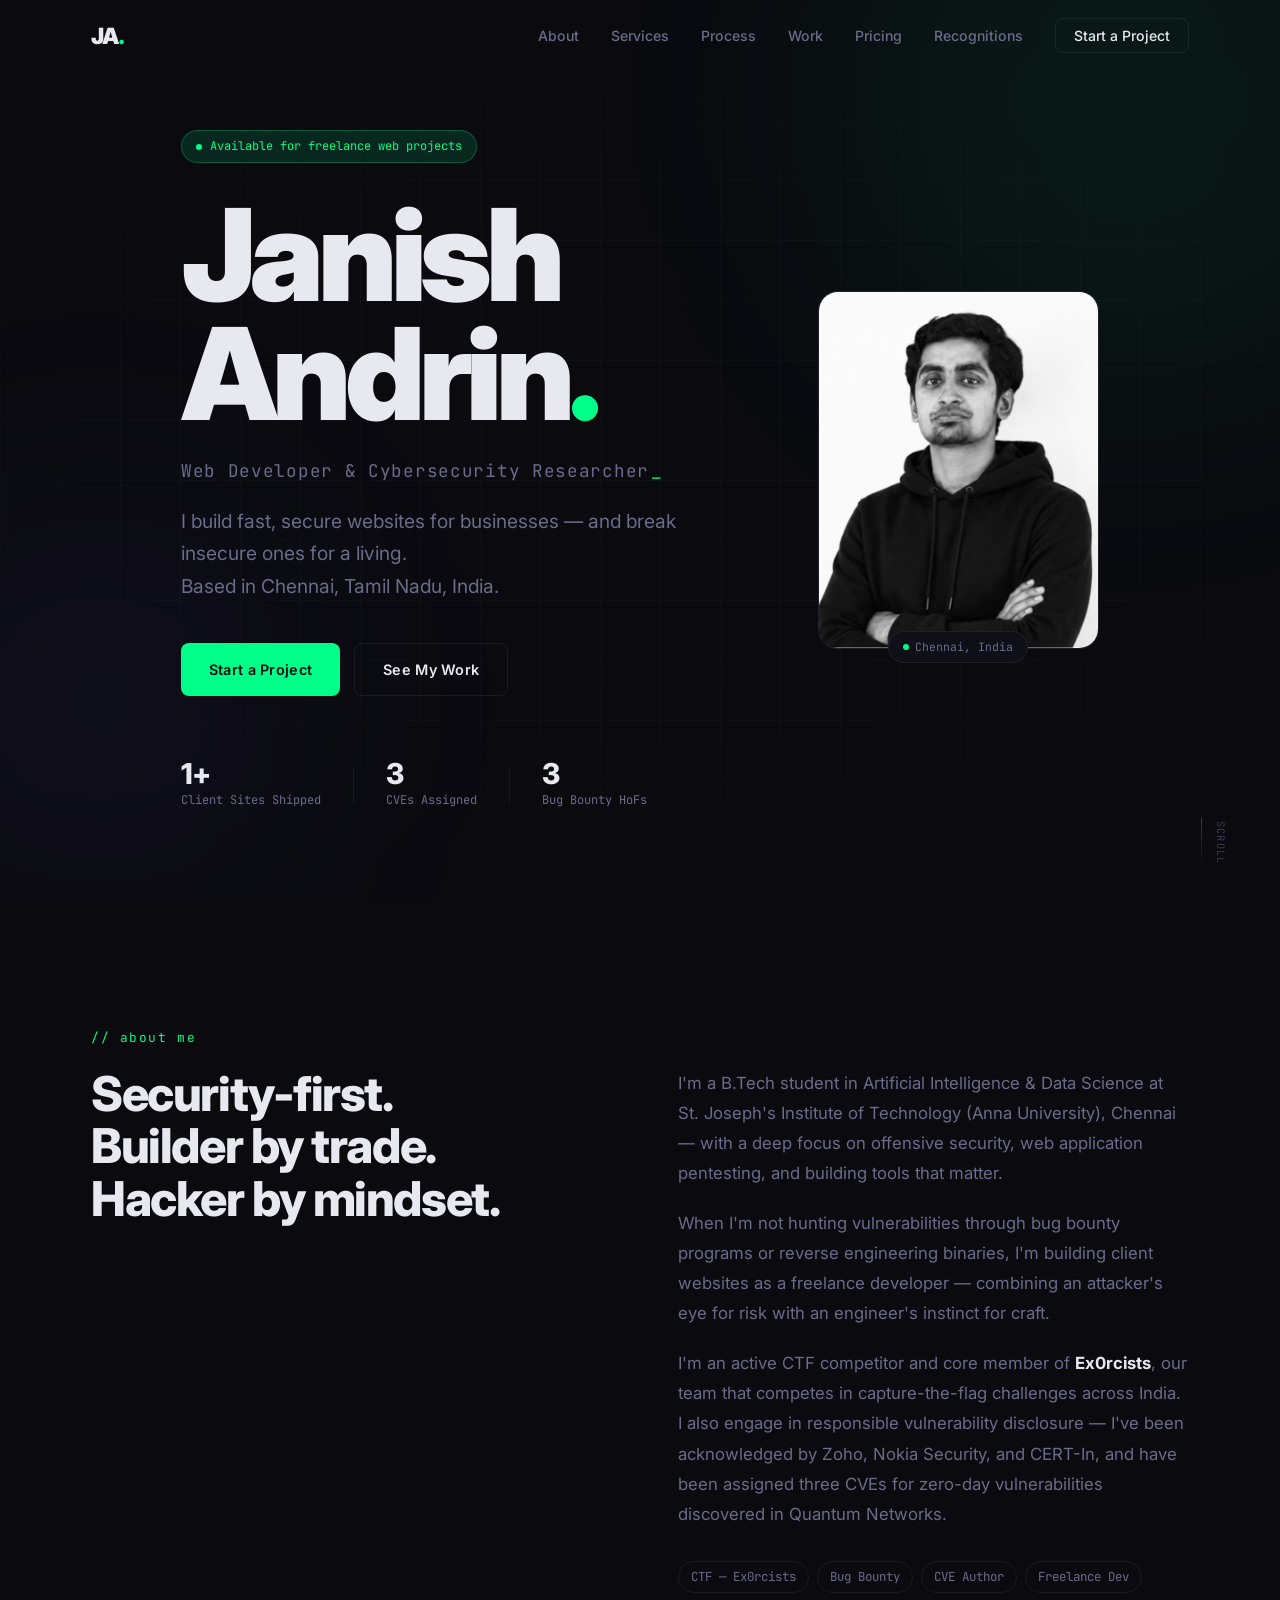
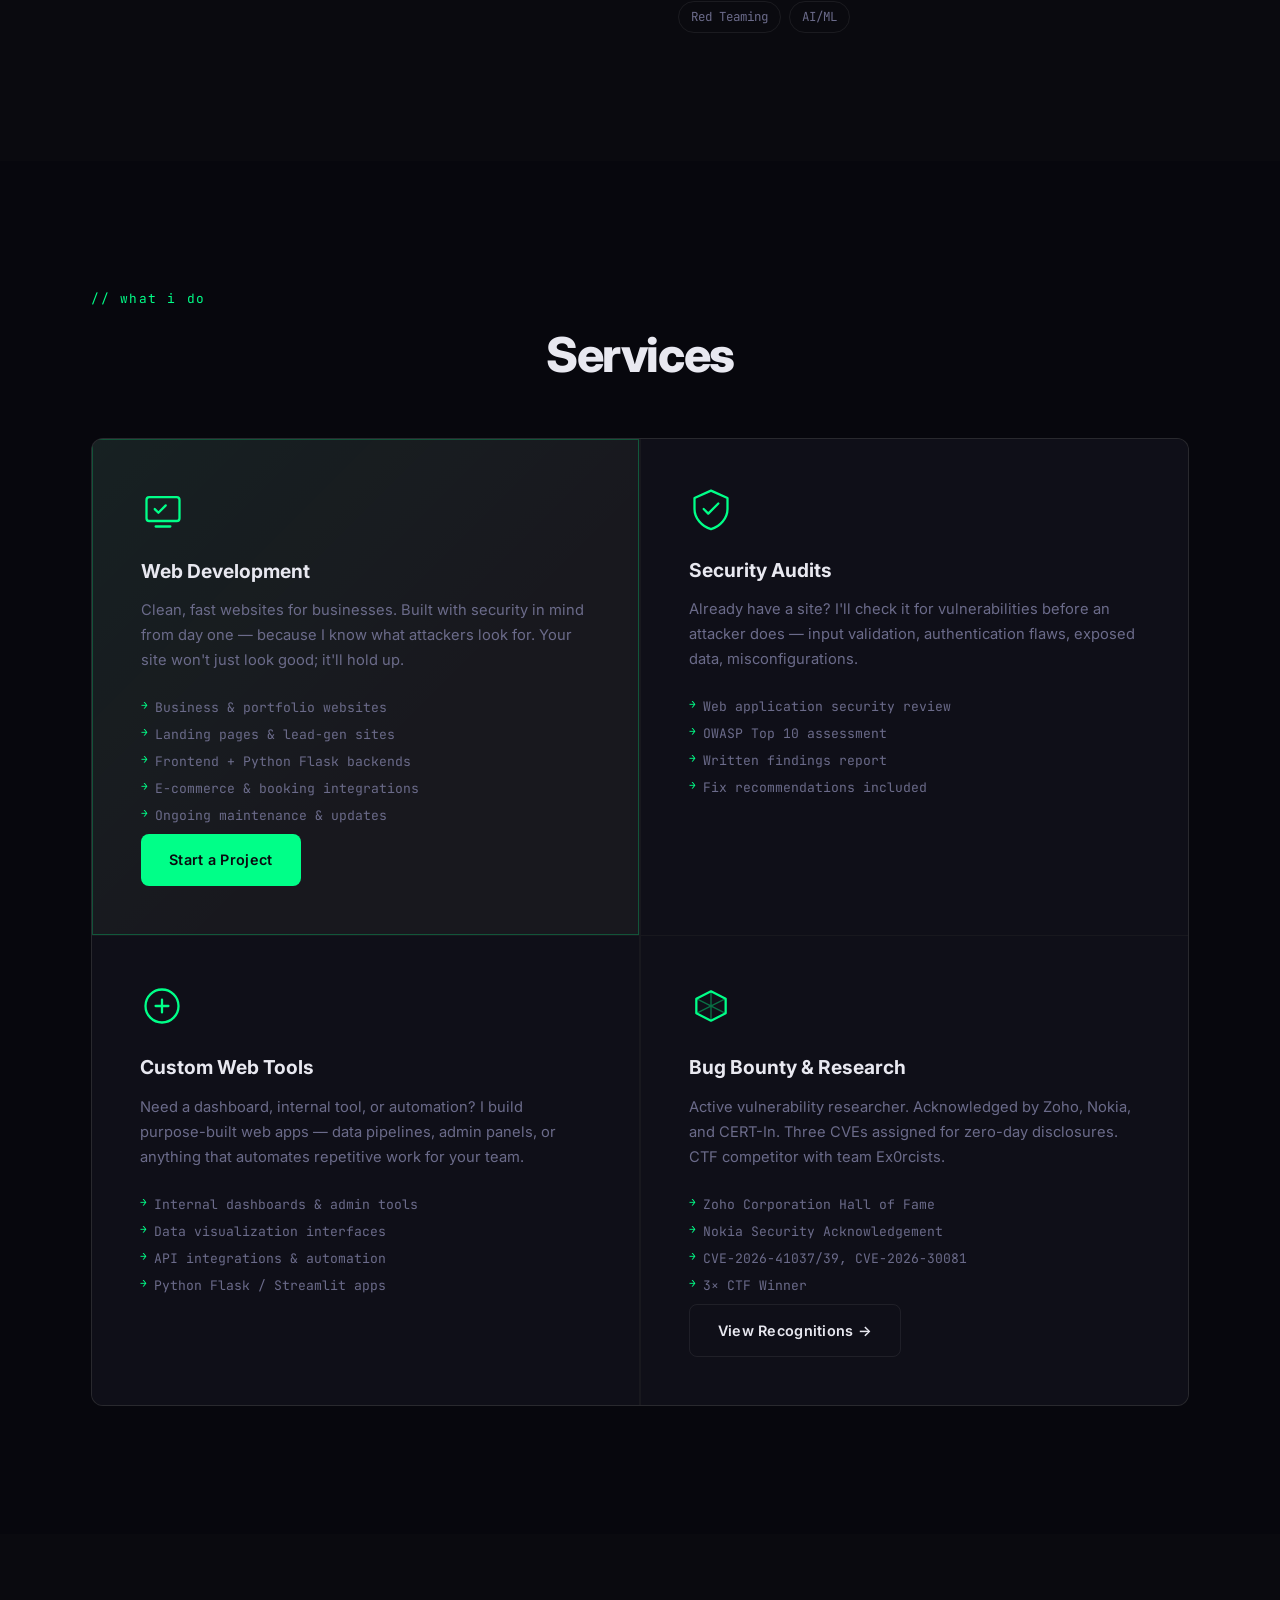
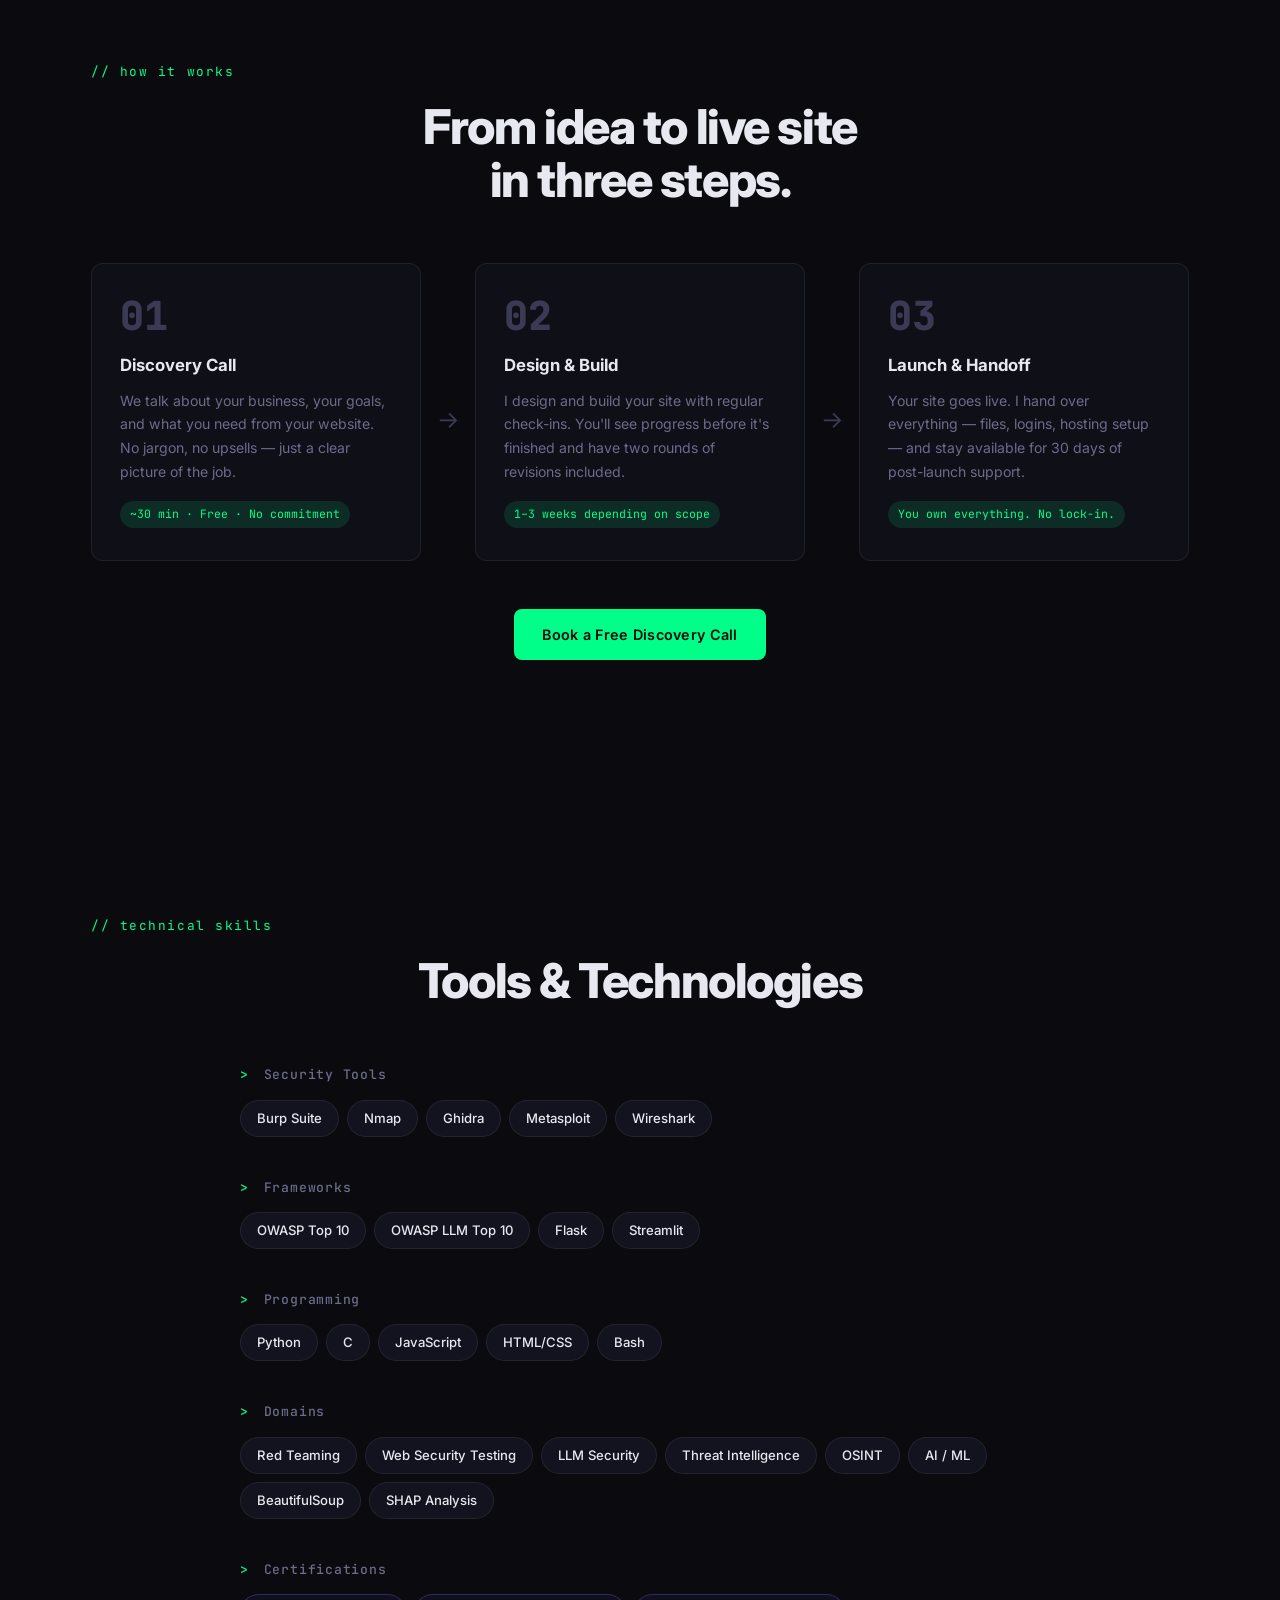
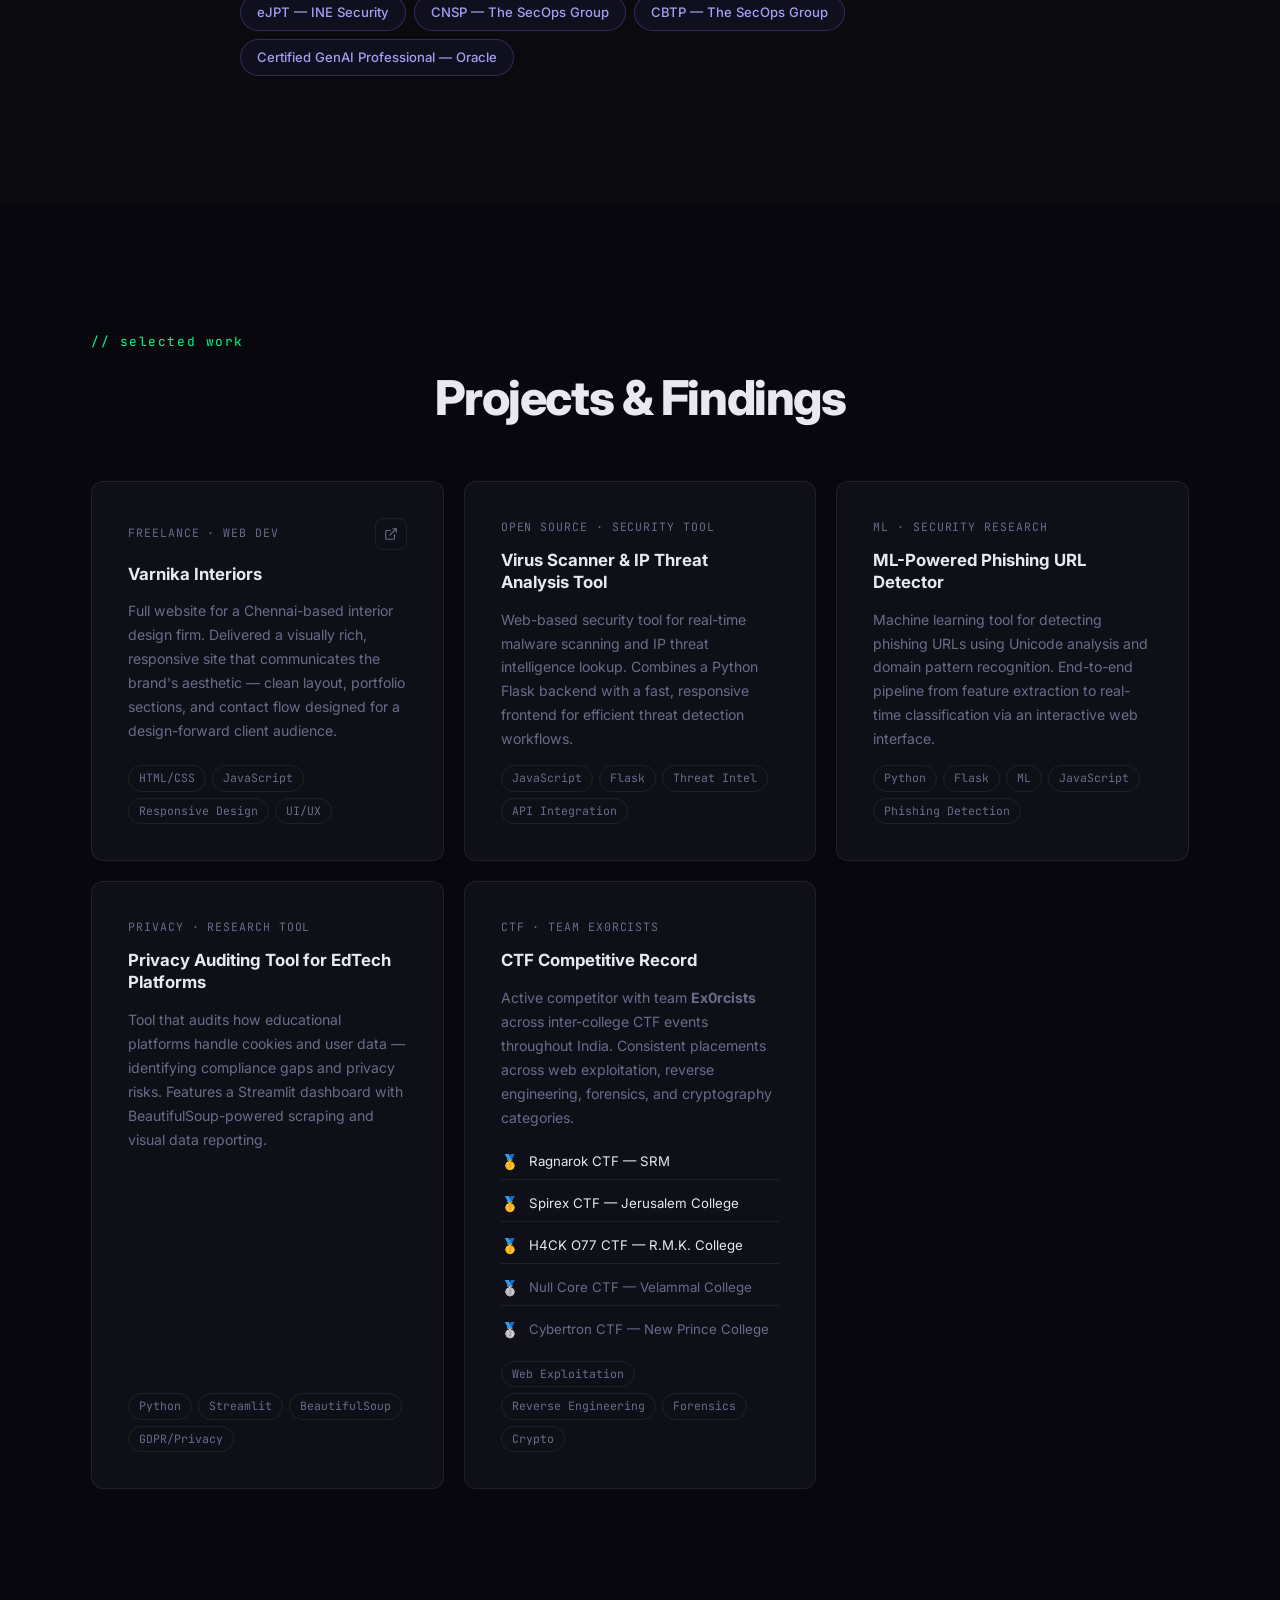
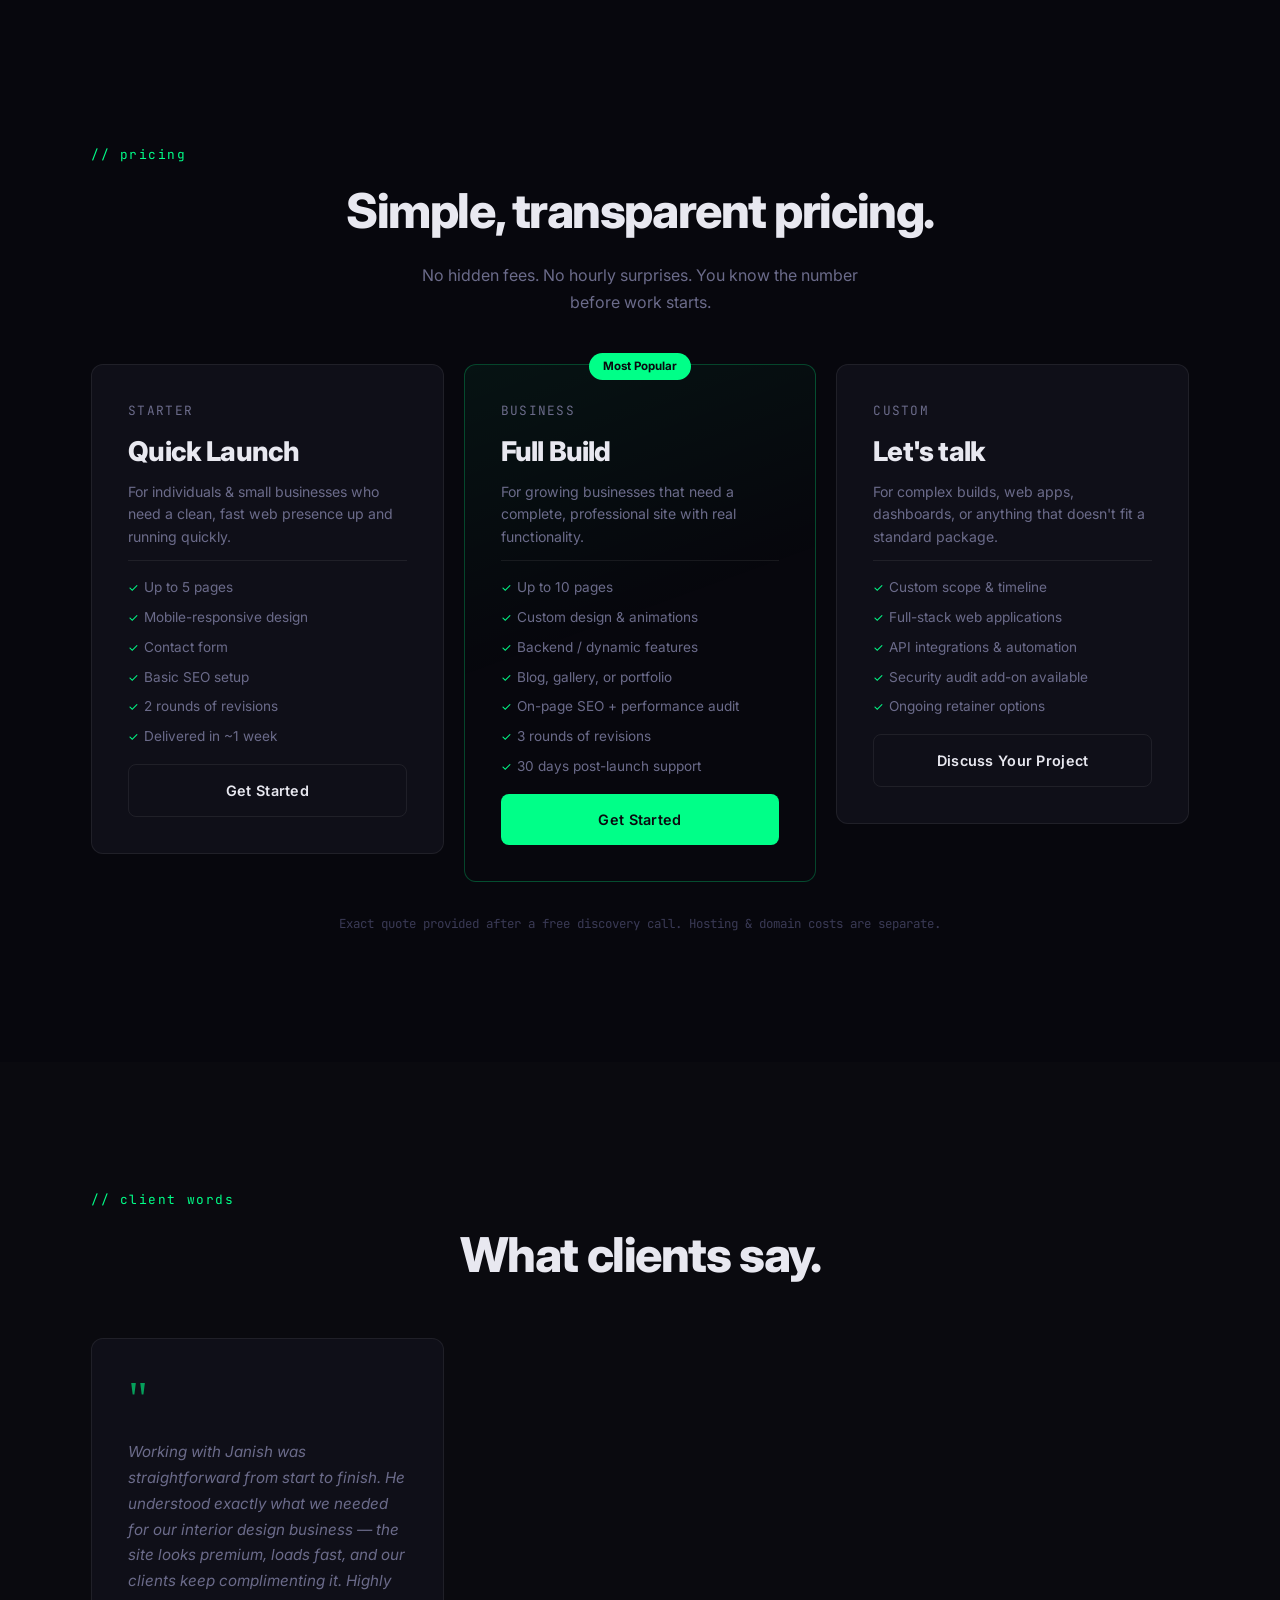
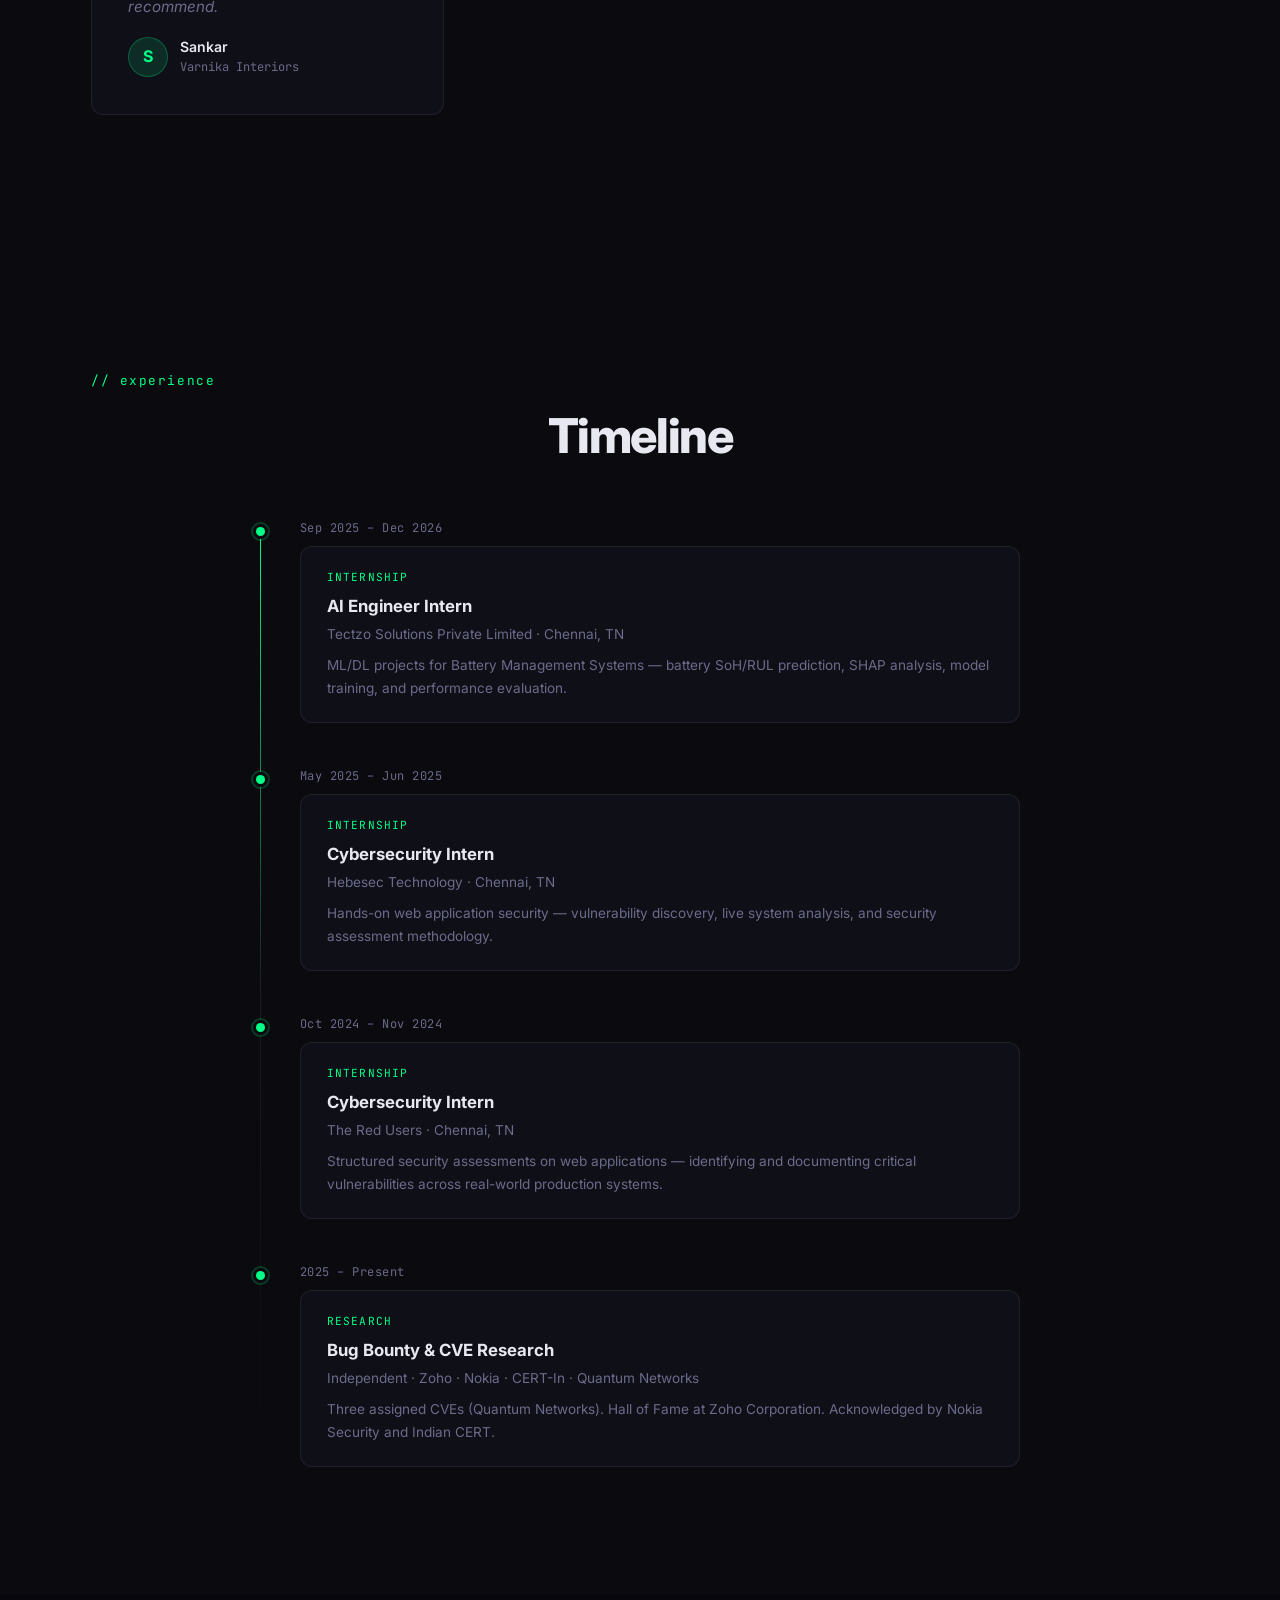
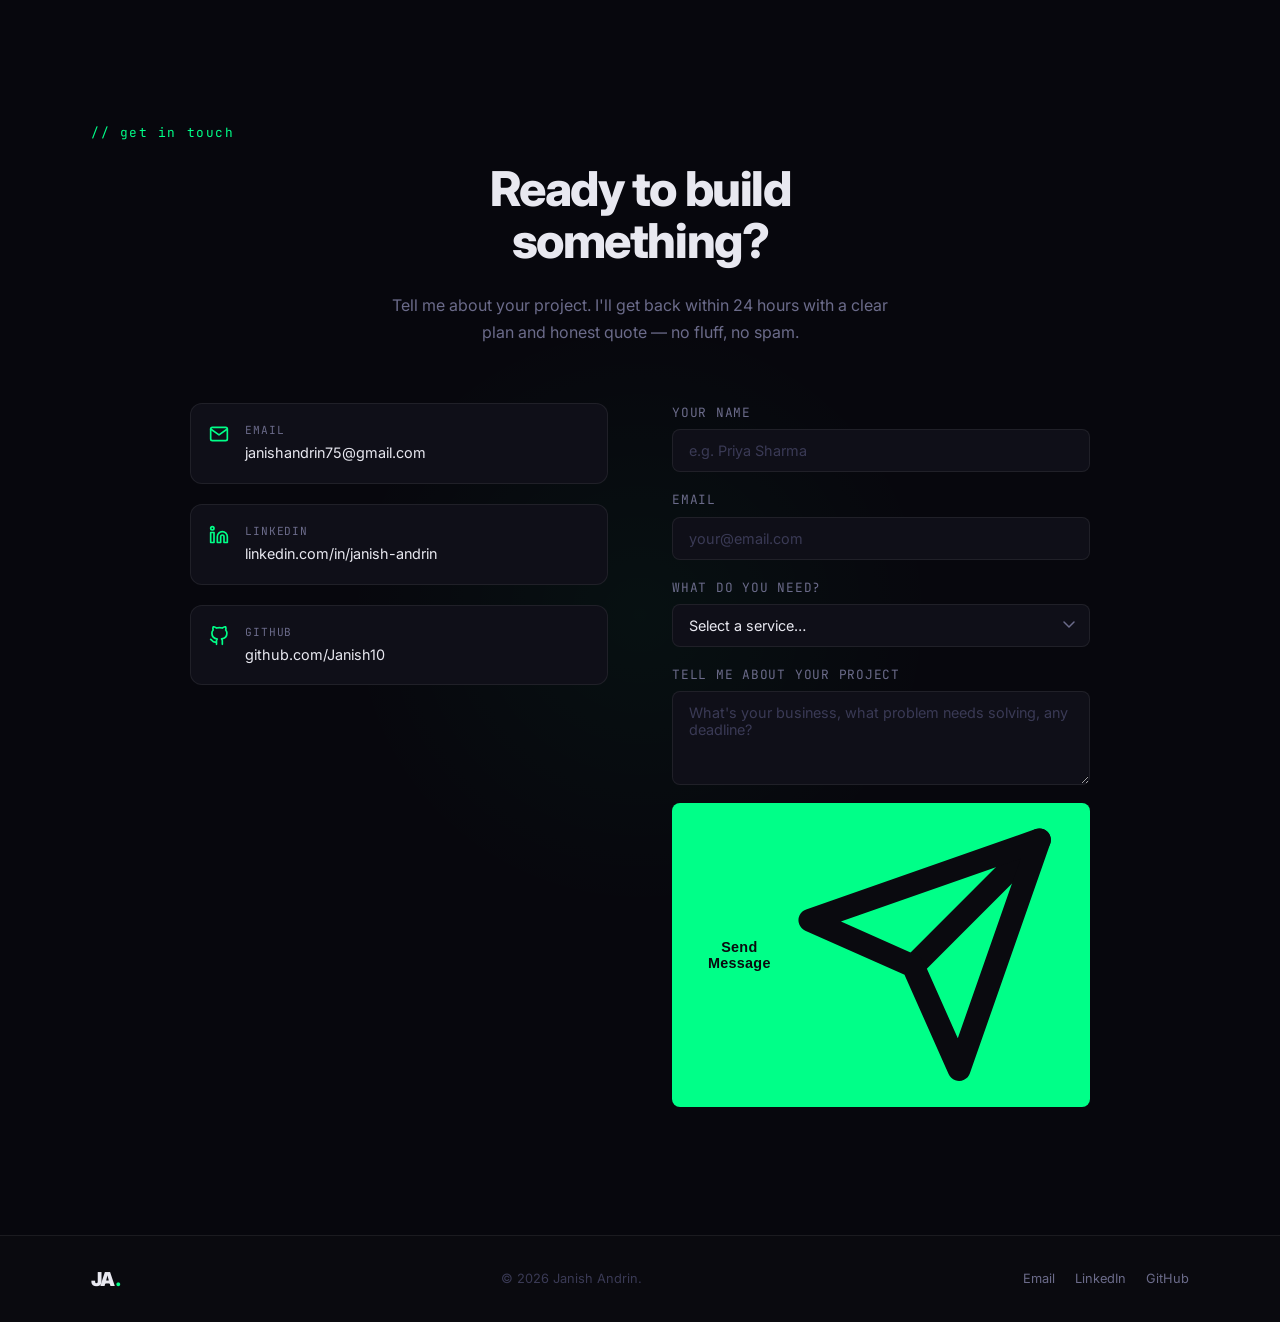
==== index.html @ f320b566 "Initial commit: portfolio website" ====
<!DOCTYPE html>
<html lang="en">
<head>
  <meta charset="UTF-8" />
  <meta name="viewport" content="width=device-width, initial-scale=1.0" />
  <title>Janish Andrin — Web Developer & Cybersecurity Researcher</title>
  <link rel="icon" href="data:image/svg+xml,<svg xmlns='http://www.w3.org/2000/svg' viewBox='0 0 100 100'><rect width='100' height='100' rx='12' fill='%230a0a0f'/><text y='72' x='50' text-anchor='middle' font-size='52' font-weight='900' font-family='system-ui,sans-serif' fill='%2300ff88'>JA</text></svg>" />
  <link rel="preconnect" href="https://fonts.googleapis.com" />
  <link rel="preconnect" href="https://fonts.gstatic.com" crossorigin />
  <link href="https://fonts.googleapis.com/css2?family=Inter:wght@300;400;500;600;700;800;900&family=JetBrains+Mono:wght@400;500;700&display=swap" rel="stylesheet" />
  <link rel="stylesheet" href="style.css" />
</head>
<body>

  <!-- NAV -->
  <nav id="navbar">
    <div class="nav-inner">
      <a href="#hero" class="nav-logo">JA<span class="logo-dot">.</span></a>
      <ul class="nav-links">
        <li><a href="#about">About</a></li>
        <li><a href="#services">Services</a></li>
        <li><a href="#process">Process</a></li>
        <li><a href="#projects">Work</a></li>
        <li><a href="#pricing">Pricing</a></li>
        <li><a href="recognitions.html">Recognitions</a></li>
        <li><a href="#contact" class="nav-cta">Start a Project</a></li>
      </ul>
      <button class="hamburger" id="hamburger" aria-label="Toggle menu">
        <span></span><span></span><span></span>
      </button>
    </div>
    <div class="mobile-menu" id="mobile-menu">
      <a href="#about">About</a>
      <a href="#services">Services</a>
      <a href="#process">Process</a>
      <a href="#projects">Work</a>
      <a href="#pricing">Pricing</a>
      <a href="recognitions.html">Recognitions</a>
      <a href="#contact">Start a Project</a>
    </div>
  </nav>

  <!-- HERO -->
  <section id="hero">
    <div class="hero-bg">
      <div class="grid-overlay"></div>
      <div class="glow glow-1"></div>
      <div class="glow glow-2"></div>
    </div>
    <div class="hero-content">
      <div class="hero-layout">
        <div class="hero-text">
          <div class="hero-badge reveal">
            <span class="badge-dot"></span>
            Available for freelance web projects
          </div>
          <h1 class="hero-name reveal">
            Janish<br />Andrin<span class="accent">.</span>
          </h1>
          <p class="hero-title reveal">
            <span class="typed-text">Web Developer &amp; Cybersecurity Researcher</span>
          </p>
          <p class="hero-sub reveal">
            I build fast, secure websites for businesses — and break insecure ones for a living.<br />
            Based in Chennai, Tamil Nadu, India.
          </p>
          <div class="hero-cta reveal">
            <a href="#contact" class="btn btn-primary">Start a Project</a>
            <a href="#projects" class="btn btn-ghost">See My Work</a>
          </div>
          <div class="hero-stats reveal">
            <div class="stat">
              <span class="stat-num">1+</span>
              <span class="stat-label">Client Sites Shipped</span>
            </div>
            <div class="stat-divider"></div>
            <div class="stat">
              <span class="stat-num">3</span>
              <span class="stat-label">CVEs Assigned</span>
            </div>
            <div class="stat-divider"></div>
            <div class="stat">
              <span class="stat-num">3</span>
              <span class="stat-label">Bug Bounty HoFs</span>
            </div>
          </div>
        </div>
        <div class="hero-photo reveal">
          <div class="photo-frame">
            <div class="photo-placeholder" id="photo-placeholder" style="display:none">
              <svg viewBox="0 0 80 80" fill="none" xmlns="http://www.w3.org/2000/svg">
                <circle cx="40" cy="30" r="16" stroke="currentColor" stroke-width="2"/>
                <path d="M10 72c0-16.569 13.431-30 30-30s30 13.431 30 30" stroke="currentColor" stroke-width="2" stroke-linecap="round"/>
              </svg>
              <span>Add your photo</span>
            </div>
            <img src="photo.jpg" alt="Janish Andrin" class="hero-img" id="hero-img" onerror="this.style.display='none';document.getElementById('photo-placeholder').style.display='flex'" />
          </div>
          <div class="photo-badge">
            <span class="badge-dot"></span>
            Chennai, India
          </div>
        </div>
      </div>
    </div>
    <div class="hero-scroll-hint">
      <span>scroll</span>
      <div class="scroll-line"></div>
    </div>
  </section>

  <!-- ABOUT -->
  <section id="about" class="section">
    <div class="container">
      <div class="section-label reveal">// about me</div>
      <div class="about-grid">
        <div class="about-left reveal">
          <h2 class="section-heading">Security-first.<br />Builder by trade.<br />Hacker by mindset.</h2>
        </div>
        <div class="about-right reveal">
          <p>
            I'm a B.Tech student in Artificial Intelligence &amp; Data Science at St. Joseph's Institute of Technology (Anna University), Chennai — with a deep focus on offensive security, web application pentesting, and building tools that matter.
          </p>
          <p>
            When I'm not hunting vulnerabilities through bug bounty programs or reverse engineering binaries, I'm building client websites as a freelance developer — combining an attacker's eye for risk with an engineer's instinct for craft.
          </p>
          <p>
            I'm an active CTF competitor and core member of <strong class="accent-text">Ex0rcists</strong>, our team that competes in capture-the-flag challenges across India. I also engage in responsible vulnerability disclosure — I've been acknowledged by Zoho, Nokia Security, and CERT-In, and have been assigned three CVEs for zero-day vulnerabilities discovered in Quantum Networks.
          </p>
          <div class="about-tags">
            <span class="tag">CTF — Ex0rcists</span>
            <span class="tag">Bug Bounty</span>
            <span class="tag">CVE Author</span>
            <span class="tag">Freelance Dev</span>
            <span class="tag">Red Teaming</span>
            <span class="tag">AI/ML</span>
          </div>
        </div>
      </div>
    </div>
  </section>

  <!-- SERVICES -->
  <section id="services" class="section section-dark">
    <div class="container">
      <div class="section-label reveal">// what i do</div>
      <h2 class="section-heading centered reveal">Services</h2>
      <div class="services-grid">

        <div class="service-card service-card--featured reveal">
          <div class="service-icon">
            <svg viewBox="0 0 48 48" fill="none" xmlns="http://www.w3.org/2000/svg">
              <rect x="6" y="10" width="36" height="26" rx="3" stroke="currentColor" stroke-width="2.5"/>
              <path d="M16 42H32" stroke="currentColor" stroke-width="2.5" stroke-linecap="round"/>
              <path d="M15 23l4 4 8-8" stroke="currentColor" stroke-width="2.5" stroke-linecap="round" stroke-linejoin="round"/>
            </svg>
          </div>
          <h3>Web Development</h3>
          <p>Clean, fast websites for businesses. Built with security in mind from day one — because I know what attackers look for. Your site won't just look good; it'll hold up.</p>
          <ul class="service-list">
            <li>Business &amp; portfolio websites</li>
            <li>Landing pages &amp; lead-gen sites</li>
            <li>Frontend + Python Flask backends</li>
            <li>E-commerce &amp; booking integrations</li>
            <li>Ongoing maintenance &amp; updates</li>
          </ul>
          <a href="#contact" class="btn btn-primary service-btn">Start a Project</a>
        </div>

        <div class="service-card reveal">
          <div class="service-icon">
            <svg viewBox="0 0 48 48" fill="none" xmlns="http://www.w3.org/2000/svg">
              <path d="M24 4L6 12V24C6 33.94 13.96 43.26 24 46C34.04 43.26 42 33.94 42 24V12L24 4Z" stroke="currentColor" stroke-width="2.5" stroke-linejoin="round"/>
              <path d="M16 24L21 29L32 18" stroke="currentColor" stroke-width="2.5" stroke-linecap="round" stroke-linejoin="round"/>
            </svg>
          </div>
          <h3>Security Audits</h3>
          <p>Already have a site? I'll check it for vulnerabilities before an attacker does — input validation, authentication flaws, exposed data, misconfigurations.</p>
          <ul class="service-list">
            <li>Web application security review</li>
            <li>OWASP Top 10 assessment</li>
            <li>Written findings report</li>
            <li>Fix recommendations included</li>
          </ul>
        </div>

        <div class="service-card reveal">
          <div class="service-icon">
            <svg viewBox="0 0 48 48" fill="none" xmlns="http://www.w3.org/2000/svg">
              <circle cx="24" cy="24" r="18" stroke="currentColor" stroke-width="2.5"/>
              <path d="M17 24h14M24 17v14" stroke="currentColor" stroke-width="2.5" stroke-linecap="round"/>
            </svg>
          </div>
          <h3>Custom Web Tools</h3>
          <p>Need a dashboard, internal tool, or automation? I build purpose-built web apps — data pipelines, admin panels, or anything that automates repetitive work for your team.</p>
          <ul class="service-list">
            <li>Internal dashboards &amp; admin tools</li>
            <li>Data visualization interfaces</li>
            <li>API integrations &amp; automation</li>
            <li>Python Flask / Streamlit apps</li>
          </ul>
        </div>

        <div class="service-card reveal">
          <div class="service-icon">
            <svg viewBox="0 0 48 48" fill="none" xmlns="http://www.w3.org/2000/svg">
              <path d="M8 16L24 8L40 16V32L24 40L8 32V16Z" stroke="currentColor" stroke-width="2.5" stroke-linejoin="round"/>
              <path d="M24 8V40M8 16L40 32M40 16L8 32" stroke="currentColor" stroke-width="1.5" stroke-opacity="0.4"/>
            </svg>
          </div>
          <h3>Bug Bounty &amp; Research</h3>
          <p>Active vulnerability researcher. Acknowledged by Zoho, Nokia, and CERT-In. Three CVEs assigned for zero-day disclosures. CTF competitor with team Ex0rcists.</p>
          <ul class="service-list">
            <li>Zoho Corporation Hall of Fame</li>
            <li>Nokia Security Acknowledgement</li>
            <li>CVE-2026-41037/39, CVE-2026-30081</li>
            <li>3× CTF Winner</li>
          </ul>
          <a href="recognitions.html" class="btn btn-ghost service-btn" style="margin-top:0.5rem">View Recognitions →</a>
        </div>

      </div>
    </div>
  </section>

  <!-- HOW I WORK -->
  <section id="process" class="section">
    <div class="container">
      <div class="section-label reveal">// how it works</div>
      <h2 class="section-heading centered reveal">From idea to live site<br />in three steps.</h2>
      <div class="process-grid">

        <div class="process-card reveal">
          <div class="process-num">01</div>
          <h3>Discovery Call</h3>
          <p>We talk about your business, your goals, and what you need from your website. No jargon, no upsells — just a clear picture of the job.</p>
          <div class="process-detail">~30 min · Free · No commitment</div>
        </div>

        <div class="process-arrow reveal">→</div>

        <div class="process-card reveal">
          <div class="process-num">02</div>
          <h3>Design &amp; Build</h3>
          <p>I design and build your site with regular check-ins. You'll see progress before it's finished and have two rounds of revisions included.</p>
          <div class="process-detail">1–3 weeks depending on scope</div>
        </div>

        <div class="process-arrow reveal">→</div>

        <div class="process-card reveal">
          <div class="process-num">03</div>
          <h3>Launch &amp; Handoff</h3>
          <p>Your site goes live. I hand over everything — files, logins, hosting setup — and stay available for 30 days of post-launch support.</p>
          <div class="process-detail">You own everything. No lock-in.</div>
        </div>

      </div>
      <div class="process-cta reveal">
        <a href="#contact" class="btn btn-primary">Book a Free Discovery Call</a>
      </div>
    </div>
  </section>

  <!-- SKILLS -->
  <section id="skills" class="section">
    <div class="container">
      <div class="section-label reveal">// technical skills</div>
      <h2 class="section-heading centered reveal">Tools &amp; Technologies</h2>
      <div class="skills-wrapper">

        <div class="skill-group reveal">
          <h4 class="skill-group-title"><span class="mono">&gt;</span> Security Tools</h4>
          <div class="skill-pills">
            <span class="pill">Burp Suite</span>
            <span class="pill">Nmap</span>
            <span class="pill">Ghidra</span>
            <span class="pill">Metasploit</span>
            <span class="pill">Wireshark</span>
          </div>
        </div>

        <div class="skill-group reveal">
          <h4 class="skill-group-title"><span class="mono">&gt;</span> Frameworks</h4>
          <div class="skill-pills">
            <span class="pill">OWASP Top 10</span>
            <span class="pill">OWASP LLM Top 10</span>
            <span class="pill">Flask</span>
            <span class="pill">Streamlit</span>
          </div>
        </div>

        <div class="skill-group reveal">
          <h4 class="skill-group-title"><span class="mono">&gt;</span> Programming</h4>
          <div class="skill-pills">
            <span class="pill">Python</span>
            <span class="pill">C</span>
            <span class="pill">JavaScript</span>
            <span class="pill">HTML/CSS</span>
            <span class="pill">Bash</span>
          </div>
        </div>

        <div class="skill-group reveal">
          <h4 class="skill-group-title"><span class="mono">&gt;</span> Domains</h4>
          <div class="skill-pills">
            <span class="pill">Red Teaming</span>
            <span class="pill">Web Security Testing</span>
            <span class="pill">LLM Security</span>
            <span class="pill">Threat Intelligence</span>
            <span class="pill">OSINT</span>
            <span class="pill">AI / ML</span>
            <span class="pill">BeautifulSoup</span>
            <span class="pill">SHAP Analysis</span>
          </div>
        </div>

        <div class="skill-group reveal">
          <h4 class="skill-group-title"><span class="mono">&gt;</span> Certifications</h4>
          <div class="skill-pills">
            <span class="pill pill-cert">eJPT — INE Security</span>
            <span class="pill pill-cert">CNSP — The SecOps Group</span>
            <span class="pill pill-cert">CBTP — The SecOps Group</span>
            <span class="pill pill-cert">Certified GenAI Professional — Oracle</span>
          </div>
        </div>

      </div>
    </div>
  </section>

  <!-- PROJECTS -->
  <section id="projects" class="section section-dark">
    <div class="container">
      <div class="section-label reveal">// selected work</div>
      <h2 class="section-heading centered reveal">Projects &amp; Findings</h2>
      <div class="projects-grid">

        <!-- Varnika Interiors -->
        <div class="project-card reveal">
          <div class="project-meta">
            <span class="project-type">Freelance · Web Dev</span>
            <a href="https://varnikainteriors.in" target="_blank" rel="noopener" class="project-link" aria-label="Visit Varnika Interiors">
              <svg viewBox="0 0 24 24" fill="none" stroke="currentColor" stroke-width="2" stroke-linecap="round" stroke-linejoin="round"><path d="M18 13v6a2 2 0 0 1-2 2H5a2 2 0 0 1-2-2V8a2 2 0 0 1 2-2h6"/><polyline points="15 3 21 3 21 9"/><line x1="10" y1="14" x2="21" y2="3"/></svg>
            </a>
          </div>
          <h3 class="project-title">Varnika Interiors</h3>
          <p class="project-desc">
            Full website for a Chennai-based interior design firm. Delivered a visually rich, responsive site that communicates the brand's aesthetic — clean layout, portfolio sections, and contact flow designed for a design-forward client audience.
          </p>
          <div class="project-tags">
            <span>HTML/CSS</span><span>JavaScript</span><span>Responsive Design</span><span>UI/UX</span>
          </div>
        </div>


        <!-- Security Tool Project -->
        <div class="project-card reveal">
          <div class="project-meta">
            <span class="project-type">Open Source · Security Tool</span>
          </div>
          <h3 class="project-title">Virus Scanner &amp; IP Threat Analysis Tool</h3>
          <p class="project-desc">
            Web-based security tool for real-time malware scanning and IP threat intelligence lookup. Combines a Python Flask backend with a fast, responsive frontend for efficient threat detection workflows.
          </p>
          <div class="project-tags">
            <span>JavaScript</span><span>Flask</span><span>Threat Intel</span><span>API Integration</span>
          </div>
        </div>

        <!-- Phishing Detection -->
        <div class="project-card reveal">
          <div class="project-meta">
            <span class="project-type">ML · Security Research</span>
          </div>
          <h3 class="project-title">ML-Powered Phishing URL Detector</h3>
          <p class="project-desc">
            Machine learning tool for detecting phishing URLs using Unicode analysis and domain pattern recognition. End-to-end pipeline from feature extraction to real-time classification via an interactive web interface.
          </p>
          <div class="project-tags">
            <span>Python</span><span>Flask</span><span>ML</span><span>JavaScript</span><span>Phishing Detection</span>
          </div>
        </div>

        <!-- Privacy Audit Tool -->
        <div class="project-card reveal">
          <div class="project-meta">
            <span class="project-type">Privacy · Research Tool</span>
          </div>
          <h3 class="project-title">Privacy Auditing Tool for EdTech Platforms</h3>
          <p class="project-desc">
            Tool that audits how educational platforms handle cookies and user data — identifying compliance gaps and privacy risks. Features a Streamlit dashboard with BeautifulSoup-powered scraping and visual data reporting.
          </p>
          <div class="project-tags">
            <span>Python</span><span>Streamlit</span><span>BeautifulSoup</span><span>GDPR/Privacy</span>
          </div>
        </div>

        <!-- CTF Highlights -->
        <div class="project-card reveal">
          <div class="project-meta">
            <span class="project-type">CTF · Team Ex0rcists</span>
          </div>
          <h3 class="project-title">CTF Competitive Record</h3>
          <p class="project-desc">
            Active competitor with team <strong>Ex0rcists</strong> across inter-college CTF events throughout India. Consistent placements across web exploitation, reverse engineering, forensics, and cryptography categories.
          </p>
          <div class="ctf-results">
            <div class="ctf-row win"><span class="ctf-place">🥇</span><span>Ragnarok CTF — SRM</span></div>
            <div class="ctf-row win"><span class="ctf-place">🥇</span><span>Spirex CTF — Jerusalem College</span></div>
            <div class="ctf-row win"><span class="ctf-place">🥇</span><span>H4CK O77 CTF — R.M.K. College</span></div>
            <div class="ctf-row runner"><span class="ctf-place">🥈</span><span>Null Core CTF — Velammal College</span></div>
            <div class="ctf-row runner"><span class="ctf-place">🥈</span><span>Cybertron CTF — New Prince College</span></div>
          </div>
          <div class="project-tags">
            <span>Web Exploitation</span><span>Reverse Engineering</span><span>Forensics</span><span>Crypto</span>
          </div>
        </div>

      </div>
    </div>
  </section>

  <!-- PRICING -->
  <section id="pricing" class="section section-dark">
    <div class="container">
      <div class="section-label reveal">// pricing</div>
      <h2 class="section-heading centered reveal">Simple, transparent pricing.</h2>
      <p class="pricing-sub reveal">No hidden fees. No hourly surprises. You know the number before work starts.</p>
      <div class="pricing-grid">

        <div class="pricing-card reveal">
          <div class="pricing-tier">Starter</div>
          <div class="pricing-price">Quick Launch</div>
          <div class="pricing-desc">For individuals &amp; small businesses who need a clean, fast web presence up and running quickly.</div>
          <ul class="pricing-list">
            <li>Up to 5 pages</li>
            <li>Mobile-responsive design</li>
            <li>Contact form</li>
            <li>Basic SEO setup</li>
            <li>2 rounds of revisions</li>
            <li>Delivered in ~1 week</li>
          </ul>
          <a href="#contact" class="btn btn-ghost pricing-btn">Get Started</a>
        </div>

        <div class="pricing-card pricing-card--featured reveal">
          <div class="pricing-badge">Most Popular</div>
          <div class="pricing-tier">Business</div>
          <div class="pricing-price">Full Build</div>
          <div class="pricing-desc">For growing businesses that need a complete, professional site with real functionality.</div>
          <ul class="pricing-list">
            <li>Up to 10 pages</li>
            <li>Custom design &amp; animations</li>
            <li>Backend / dynamic features</li>
            <li>Blog, gallery, or portfolio</li>
            <li>On-page SEO + performance audit</li>
            <li>3 rounds of revisions</li>
            <li>30 days post-launch support</li>
          </ul>
          <a href="#contact" class="btn btn-primary pricing-btn">Get Started</a>
        </div>

        <div class="pricing-card reveal">
          <div class="pricing-tier">Custom</div>
          <div class="pricing-price">Let's talk</div>
          <div class="pricing-desc">For complex builds, web apps, dashboards, or anything that doesn't fit a standard package.</div>
          <ul class="pricing-list">
            <li>Custom scope &amp; timeline</li>
            <li>Full-stack web applications</li>
            <li>API integrations &amp; automation</li>
            <li>Security audit add-on available</li>
            <li>Ongoing retainer options</li>
          </ul>
          <a href="#contact" class="btn btn-ghost pricing-btn">Discuss Your Project</a>
        </div>

      </div>
      <p class="pricing-note reveal">Exact quote provided after a free discovery call. Hosting &amp; domain costs are separate.</p>
    </div>
  </section>

  <!-- TESTIMONIAL -->
  <section id="testimonial" class="section">
    <div class="container">
      <div class="section-label reveal">// client words</div>
      <h2 class="section-heading centered reveal">What clients say.</h2>
      <div class="testimonials-grid">

        <div class="testimonial-card reveal">
          <div class="testimonial-quote">"</div>
          <p class="testimonial-text">
            Working with Janish was straightforward from start to finish. He understood exactly what we needed for our interior design business — the site looks premium, loads fast, and our clients keep complimenting it. Highly recommend.
          </p>
          <div class="testimonial-author">
            <div class="testimonial-avatar testimonial-avatar--initial">S</div>
            <div>
              <span class="testimonial-name">Sankar</span>
              <span class="testimonial-role">Varnika Interiors</span>
            </div>
          </div>
        </div>


      </div>
    </div>
  </section>

  <!-- TIMELINE -->
  <section id="timeline" class="section">
    <div class="container">
      <div class="section-label reveal">// experience</div>
      <h2 class="section-heading centered reveal">Timeline</h2>
      <div class="timeline">


        <div class="timeline-item reveal">
          <div class="timeline-dot"></div>
          <div class="timeline-date">Sep 2025 – Dec 2026</div>
          <div class="timeline-card">
            <span class="tl-type">Internship</span>
            <h3>AI Engineer Intern</h3>
            <p class="tl-org">Tectzo Solutions Private Limited · Chennai, TN</p>
            <p class="tl-detail">ML/DL projects for Battery Management Systems — battery SoH/RUL prediction, SHAP analysis, model training, and performance evaluation.</p>
          </div>
        </div>

        <div class="timeline-item reveal">
          <div class="timeline-dot"></div>
          <div class="timeline-date">May 2025 – Jun 2025</div>
          <div class="timeline-card">
            <span class="tl-type">Internship</span>
            <h3>Cybersecurity Intern</h3>
            <p class="tl-org">Hebesec Technology · Chennai, TN</p>
            <p class="tl-detail">Hands-on web application security — vulnerability discovery, live system analysis, and security assessment methodology.</p>
          </div>
        </div>

        <div class="timeline-item reveal">
          <div class="timeline-dot"></div>
          <div class="timeline-date">Oct 2024 – Nov 2024</div>
          <div class="timeline-card">
            <span class="tl-type">Internship</span>
            <h3>Cybersecurity Intern</h3>
            <p class="tl-org">The Red Users · Chennai, TN</p>
            <p class="tl-detail">Structured security assessments on web applications — identifying and documenting critical vulnerabilities across real-world production systems.</p>
          </div>
        </div>


        <div class="timeline-item reveal">
          <div class="timeline-dot"></div>
          <div class="timeline-date">2025 – Present</div>
          <div class="timeline-card">
            <span class="tl-type">Research</span>
            <h3>Bug Bounty &amp; CVE Research</h3>
            <p class="tl-org">Independent · Zoho · Nokia · CERT-In · Quantum Networks</p>
            <p class="tl-detail">Three assigned CVEs (Quantum Networks). Hall of Fame at Zoho Corporation. Acknowledged by Nokia Security and Indian CERT.</p>
          </div>
        </div>

      </div>
    </div>
  </section>

  <!-- CONTACT -->
  <section id="contact" class="section section-dark section-contact">
    <div class="container">
      <div class="section-label reveal">// get in touch</div>
      <h2 class="section-heading centered reveal">Ready to build<br />something?</h2>
      <p class="contact-sub reveal">Tell me about your project. I'll get back within 24 hours with a clear plan and honest quote — no fluff, no spam.</p>

      <div class="contact-grid">
        <div class="contact-info reveal">
          <a href="mailto:janishandrin75@gmail.com" class="contact-item">
            <div class="contact-icon">
              <svg viewBox="0 0 24 24" fill="none" stroke="currentColor" stroke-width="2" stroke-linecap="round" stroke-linejoin="round"><path d="M4 4h16c1.1 0 2 .9 2 2v12c0 1.1-.9 2-2 2H4c-1.1 0-2-.9-2-2V6c0-1.1.9-2 2-2z"/><polyline points="22,6 12,13 2,6"/></svg>
            </div>
            <div>
              <span class="contact-label">Email</span>
              <span class="contact-value">janishandrin75@gmail.com</span>
            </div>
          </a>

          <a href="https://www.linkedin.com/in/janish-andrin/" target="_blank" rel="noopener" class="contact-item">
            <div class="contact-icon">
              <svg viewBox="0 0 24 24" fill="none" stroke="currentColor" stroke-width="2" stroke-linecap="round" stroke-linejoin="round"><path d="M16 8a6 6 0 0 1 6 6v7h-4v-7a2 2 0 0 0-2-2 2 2 0 0 0-2 2v7h-4v-7a6 6 0 0 1 6-6z"/><rect x="2" y="9" width="4" height="12"/><circle cx="4" cy="4" r="2"/></svg>
            </div>
            <div>
              <span class="contact-label">LinkedIn</span>
              <span class="contact-value">linkedin.com/in/janish-andrin</span>
            </div>
          </a>
          <a href="https://github.com/Janish10" target="_blank" rel="noopener" class="contact-item">
            <div class="contact-icon">
              <svg viewBox="0 0 24 24" fill="none" stroke="currentColor" stroke-width="2" stroke-linecap="round" stroke-linejoin="round"><path d="M9 19c-5 1.5-5-2.5-7-3m14 6v-3.87a3.37 3.37 0 0 0-.94-2.61c3.14-.35 6.44-1.54 6.44-7A5.44 5.44 0 0 0 20 4.77 5.07 5.07 0 0 0 19.91 1S18.73.65 16 2.48a13.38 13.38 0 0 0-7 0C6.27.65 5.09 1 5.09 1A5.07 5.07 0 0 0 5 4.77a5.44 5.44 0 0 0-1.5 3.78c0 5.42 3.3 6.61 6.44 7A3.37 3.37 0 0 0 9 18.13V22"/></svg>
            </div>
            <div>
              <span class="contact-label">GitHub</span>
              <span class="contact-value">github.com/Janish10</span>
            </div>
          </a>
        </div>

        <form class="contact-form reveal" id="contact-form">
          <input type="hidden" name="access_key" value="c2e647f1-0492-4370-8fb4-1e1ebce3faf1" />
          <div class="form-group">
            <label for="name">Your Name</label>
            <input type="text" id="name" name="name" placeholder="e.g. Priya Sharma" required />
          </div>
          <div class="form-group">
            <label for="email">Email</label>
            <input type="email" id="email" name="email" placeholder="your@email.com" required />
          </div>
          <div class="form-group">
            <label for="project-type">What do you need?</label>
            <select id="project-type" name="project-type">
              <option value="" disabled selected>Select a service…</option>
              <option value="Business Website">Business Website</option>
              <option value="Landing Page">Landing Page</option>
              <option value="Custom Web App / Tool">Custom Web App / Tool</option>
              <option value="Security Audit">Security Audit for Existing Site</option>
              <option value="Other">Other / Not Sure Yet</option>
            </select>
          </div>
          <div class="form-group">
            <label for="message">Tell me about your project</label>
            <textarea id="message" name="message" rows="4" placeholder="What's your business, what problem needs solving, any deadline?" required></textarea>
          </div>
          <button type="submit" class="btn btn-primary btn-full">
            Send Message
            <svg viewBox="0 0 24 24" fill="none" stroke="currentColor" stroke-width="2" stroke-linecap="round" stroke-linejoin="round"><line x1="22" y1="2" x2="11" y2="13"/><polygon points="22 2 15 22 11 13 2 9 22 2"/></svg>
          </button>
        </form>
      </div>
    </div>
  </section>

  <!-- FOOTER -->
  <footer class="footer">
    <div class="container footer-inner">
      <span class="footer-logo">JA<span class="accent">.</span></span>
      <span class="footer-copy">© 2026 Janish Andrin.</span>
      <div class="footer-links">
        <a href="mailto:janishandrin75@gmail.com">Email</a>
        <a href="https://www.linkedin.com/in/janish-andrin/" target="_blank" rel="noopener">LinkedIn</a>
        <a href="https://github.com/Janish10" target="_blank" rel="noopener">GitHub</a>
      </div>
    </div>
  </footer>

  <script src="script.js"></script>
</body>
</html>
---- style.css ----
/* ============================================================
   JANISH ANDRIN — Portfolio CSS
   Dark, hacker-adjacent, clean. Inspired by Webflow creative
   template rhythm but fully original.
   ============================================================ */

/* ── Reset & Base ── */
*, *::before, *::after { box-sizing: border-box; margin: 0; padding: 0; }

:root {
  --bg:         #0a0a0f;
  --bg-card:    #0f0f18;
  --bg-dark:    #07070d;
  --surface:    #13131f;
  --border:     rgba(255,255,255,0.07);
  --border-hi:  rgba(0,255,136,0.25);

  --accent:     #00ff88;
  --accent-dim: rgba(0,255,136,0.12);
  --accent-2:   #7c6af5;

  --text:       #e8e8f0;
  --text-muted: #6b6b8a;
  --text-dim:   #3a3a55;

  --font-sans:  'Inter', system-ui, sans-serif;
  --font-mono:  'JetBrains Mono', 'Fira Code', monospace;

  --radius:     12px;
  --radius-sm:  8px;
  --transition: 0.3s cubic-bezier(0.4, 0, 0.2, 1);

  --section-pad: clamp(80px, 10vw, 140px);
  --container:   1200px;
}

html { scroll-behavior: smooth; font-size: 16px; }

body {
  background: var(--bg);
  color: var(--text);
  font-family: var(--font-sans);
  line-height: 1.6;
  -webkit-font-smoothing: antialiased;
  overflow-x: hidden;
}

::selection { background: var(--accent); color: var(--bg); }

a { color: inherit; text-decoration: none; }

img { max-width: 100%; display: block; }

/* ── Scrollbar ── */
::-webkit-scrollbar { width: 5px; }
::-webkit-scrollbar-track { background: var(--bg); }
::-webkit-scrollbar-thumb { background: var(--text-dim); border-radius: 3px; }

/* ── Container ── */
.container {
  width: 100%;
  max-width: var(--container);
  margin: 0 auto;
  padding: 0 clamp(20px, 4vw, 60px);
}

/* ── Sections ── */
.section { padding: var(--section-pad) 0; }
.section-dark { background: var(--bg-dark); }
.section-label {
  font-family: var(--font-mono);
  font-size: 0.8rem;
  color: var(--accent);
  letter-spacing: 0.12em;
  text-transform: lowercase;
  margin-bottom: 1.2rem;
}
.section-heading {
  font-size: clamp(2rem, 4vw, 3rem);
  font-weight: 800;
  line-height: 1.1;
  letter-spacing: -0.03em;
  color: var(--text);
  margin-bottom: 3.5rem;
}
.section-heading.centered { text-align: center; }

/* ── Scroll Reveal ── */
.reveal {
  opacity: 0;
  transform: translateY(32px);
  transition: opacity 0.65s ease, transform 0.65s ease;
}
.reveal.in-view {
  opacity: 1;
  transform: translateY(0);
}

/* ── Buttons ── */
.btn {
  display: inline-flex;
  align-items: center;
  gap: 8px;
  padding: 14px 28px;
  border-radius: var(--radius-sm);
  font-size: 0.9rem;
  font-weight: 600;
  cursor: pointer;
  transition: var(--transition);
  border: none;
  letter-spacing: 0.02em;
}
.btn-primary {
  background: var(--accent);
  color: var(--bg);
}
.btn-primary:hover {
  background: #fff;
  transform: translateY(-2px);
  box-shadow: 0 12px 40px rgba(0,255,136,0.25);
}
.btn-ghost {
  background: transparent;
  color: var(--text);
  border: 1px solid var(--border);
}
.btn-ghost:hover {
  border-color: var(--accent);
  color: var(--accent);
  background: var(--accent-dim);
}
.btn-full { width: 100%; justify-content: center; }

/* ── Accent ── */
.accent { color: var(--accent); }
.accent-text { color: var(--accent); }
.mono { font-family: var(--font-mono); }

/* ============================================================
   NAVBAR
   ============================================================ */
#navbar {
  position: fixed;
  top: 0;
  left: 0;
  right: 0;
  z-index: 1000;
  transition: background 0.4s, backdrop-filter 0.4s, box-shadow 0.4s;
}
#navbar.scrolled {
  background: rgba(10, 10, 15, 0.9);
  backdrop-filter: blur(16px);
  -webkit-backdrop-filter: blur(16px);
  box-shadow: 0 1px 0 var(--border);
}
.nav-inner {
  display: flex;
  align-items: center;
  justify-content: space-between;
  max-width: var(--container);
  margin: 0 auto;
  padding: 18px clamp(20px, 4vw, 60px);
}
.nav-logo {
  font-size: 1.4rem;
  font-weight: 900;
  color: var(--text);
  letter-spacing: -0.04em;
}
.logo-dot { color: var(--accent); }
.nav-links {
  display: flex;
  align-items: center;
  gap: 32px;
  list-style: none;
}
.nav-links a {
  font-size: 0.88rem;
  font-weight: 500;
  color: var(--text-muted);
  transition: color var(--transition);
}
.nav-links a:hover { color: var(--text); }
.nav-cta {
  padding: 8px 18px;
  border: 1px solid var(--border);
  border-radius: var(--radius-sm);
  color: var(--text) !important;
  transition: border-color var(--transition), color var(--transition), background var(--transition) !important;
}
.nav-cta:hover {
  border-color: var(--accent) !important;
  color: var(--accent) !important;
  background: var(--accent-dim);
}
.hamburger {
  display: none;
  flex-direction: column;
  gap: 5px;
  background: none;
  border: none;
  cursor: pointer;
  padding: 4px;
}
.hamburger span {
  display: block;
  width: 24px;
  height: 2px;
  background: var(--text);
  border-radius: 2px;
  transition: var(--transition);
}
.mobile-menu {
  display: none;
  flex-direction: column;
  background: rgba(10, 10, 15, 0.97);
  backdrop-filter: blur(16px);
  padding: 12px clamp(20px, 4vw, 60px) 24px;
  gap: 4px;
  border-bottom: 1px solid var(--border);
}
.mobile-menu.open { display: flex; }
.mobile-menu a {
  padding: 12px 0;
  font-size: 1rem;
  font-weight: 500;
  color: var(--text-muted);
  border-bottom: 1px solid var(--border);
  transition: color var(--transition);
}
.mobile-menu a:hover { color: var(--accent); }

/* ============================================================
   HERO
   ============================================================ */
#hero {
  position: relative;
  min-height: 100vh;
  display: flex;
  align-items: center;
  overflow: hidden;
  padding: 120px 0 80px;
}
.hero-bg {
  position: absolute;
  inset: 0;
  pointer-events: none;
}
.grid-overlay {
  position: absolute;
  inset: 0;
  background-image:
    linear-gradient(rgba(255,255,255,0.025) 1px, transparent 1px),
    linear-gradient(90deg, rgba(255,255,255,0.025) 1px, transparent 1px);
  background-size: 60px 60px;
  mask-image: radial-gradient(ellipse 80% 60% at 50% 50%, black 40%, transparent 100%);
}
.glow {
  position: absolute;
  border-radius: 50%;
  filter: blur(120px);
  pointer-events: none;
}
.glow-1 {
  width: 600px;
  height: 600px;
  background: rgba(0, 255, 136, 0.06);
  top: -200px;
  right: -150px;
}
.glow-2 {
  width: 400px;
  height: 400px;
  background: rgba(124, 106, 245, 0.06);
  bottom: 0;
  left: -100px;
}
.hero-content {
  position: relative;
  z-index: 1;
  max-width: var(--container);
  margin: 0 auto;
  padding: 0 clamp(20px, 4vw, 60px);
}
.hero-badge {
  display: inline-flex;
  align-items: center;
  gap: 8px;
  padding: 6px 14px;
  border: 1px solid var(--border-hi);
  border-radius: 100px;
  font-family: var(--font-mono);
  font-size: 0.75rem;
  color: var(--accent);
  background: var(--accent-dim);
  margin-bottom: 2rem;
}
.badge-dot {
  width: 6px;
  height: 6px;
  background: var(--accent);
  border-radius: 50%;
  animation: pulse 2s infinite;
}
@keyframes pulse {
  0%, 100% { opacity: 1; transform: scale(1); }
  50% { opacity: 0.5; transform: scale(0.8); }
}
.hero-name {
  font-size: clamp(4rem, 10vw, 9rem);
  font-weight: 900;
  line-height: 0.93;
  letter-spacing: -0.05em;
  color: var(--text);
  margin-bottom: 1.5rem;
}
.hero-title {
  font-family: var(--font-mono);
  font-size: clamp(0.9rem, 1.8vw, 1.1rem);
  color: var(--text-muted);
  margin-bottom: 1.2rem;
  letter-spacing: 0.04em;
}
.hero-sub {
  font-size: clamp(1rem, 1.6vw, 1.2rem);
  color: var(--text-muted);
  max-width: 560px;
  line-height: 1.7;
  margin-bottom: 2.5rem;
}
.hero-cta {
  display: flex;
  gap: 14px;
  flex-wrap: wrap;
  margin-bottom: 4rem;
}
.hero-stats {
  display: flex;
  align-items: center;
  gap: 32px;
  flex-wrap: wrap;
}
.stat { display: flex; flex-direction: column; gap: 2px; }
.stat-num {
  font-size: 1.8rem;
  font-weight: 800;
  color: var(--text);
  letter-spacing: -0.04em;
  line-height: 1;
}
.stat-label {
  font-size: 0.75rem;
  color: var(--text-muted);
  font-family: var(--font-mono);
}
.stat-divider {
  width: 1px;
  height: 36px;
  background: var(--border);
}
.hero-scroll-hint {
  position: absolute;
  bottom: 32px;
  right: clamp(20px, 4vw, 60px);
  display: flex;
  flex-direction: column;
  align-items: center;
  gap: 10px;
  font-family: var(--font-mono);
  font-size: 0.65rem;
  color: var(--text-dim);
  letter-spacing: 0.12em;
  text-transform: uppercase;
  writing-mode: vertical-rl;
}
.scroll-line {
  width: 1px;
  height: 50px;
  background: linear-gradient(to bottom, var(--text-dim), transparent);
}

/* ============================================================
   ABOUT
   ============================================================ */
.about-grid {
  display: grid;
  grid-template-columns: 1fr 1fr;
  gap: clamp(40px, 6vw, 100px);
  align-items: start;
}
.about-left .section-heading { margin-bottom: 0; }
.about-right p {
  color: var(--text-muted);
  font-size: 1.05rem;
  line-height: 1.8;
  margin-bottom: 1.2rem;
}
.about-right strong { color: var(--text); }
.about-tags {
  display: flex;
  flex-wrap: wrap;
  gap: 8px;
  margin-top: 2rem;
}
.tag {
  padding: 5px 12px;
  border: 1px solid var(--border);
  border-radius: 100px;
  font-size: 0.78rem;
  font-family: var(--font-mono);
  color: var(--text-muted);
  transition: border-color var(--transition), color var(--transition);
}
.tag:hover { border-color: var(--accent); color: var(--accent); }

/* ============================================================
   SERVICES
   ============================================================ */
.services-grid {
  display: grid;
  grid-template-columns: repeat(2, 1fr);
  gap: 1.5px;
  border: 1.5px solid var(--border);
  border-radius: var(--radius);
  overflow: hidden;
  background: var(--border);
}
.service-card {
  background: var(--bg-card);
  padding: clamp(28px, 4vw, 48px);
  transition: background var(--transition);
}
.service-card:hover { background: var(--surface); }
.service-icon {
  width: 44px;
  height: 44px;
  color: var(--accent);
  margin-bottom: 1.5rem;
}
.service-icon svg { width: 100%; height: 100%; }
.service-card h3 {
  font-size: 1.2rem;
  font-weight: 700;
  margin-bottom: 0.75rem;
  color: var(--text);
}
.service-card p {
  font-size: 0.92rem;
  color: var(--text-muted);
  line-height: 1.7;
  margin-bottom: 1.5rem;
}
.service-list {
  list-style: none;
  display: flex;
  flex-direction: column;
  gap: 6px;
}
.service-list li {
  font-size: 0.82rem;
  font-family: var(--font-mono);
  color: var(--text-muted);
  padding-left: 14px;
  position: relative;
}
.service-list li::before {
  content: '→';
  position: absolute;
  left: 0;
  color: var(--accent);
  font-size: 0.7rem;
}

/* ============================================================
   SKILLS
   ============================================================ */
.skills-wrapper {
  display: flex;
  flex-direction: column;
  gap: 2.5rem;
  max-width: 800px;
  margin: 0 auto;
}
.skill-group-title {
  font-family: var(--font-mono);
  font-size: 0.82rem;
  color: var(--text-muted);
  font-weight: 500;
  margin-bottom: 0.9rem;
  letter-spacing: 0.06em;
}
.skill-group-title .mono { color: var(--accent); margin-right: 6px; }
.skill-pills {
  display: flex;
  flex-wrap: wrap;
  gap: 8px;
}
.pill {
  padding: 7px 16px;
  border-radius: 100px;
  border: 1px solid var(--border);
  font-size: 0.82rem;
  font-weight: 500;
  color: var(--text);
  background: var(--surface);
  transition: border-color var(--transition), color var(--transition), background var(--transition), transform var(--transition);
  cursor: default;
}
.pill:hover {
  border-color: var(--accent);
  color: var(--accent);
  background: var(--accent-dim);
  transform: translateY(-2px);
}
.pill-cert {
  border-color: rgba(124, 106, 245, 0.3);
  background: rgba(124, 106, 245, 0.06);
  color: #a89df5;
}
.pill-cert:hover {
  border-color: var(--accent-2);
  color: var(--accent-2);
  background: rgba(124, 106, 245, 0.12);
}

/* ============================================================
   PROJECTS
   ============================================================ */
.projects-grid {
  display: grid;
  grid-template-columns: repeat(3, 1fr);
  gap: 20px;
}
.project-card {
  background: var(--bg-card);
  border: 1px solid var(--border);
  border-radius: var(--radius);
  padding: clamp(24px, 3vw, 36px);
  display: flex;
  flex-direction: column;
  gap: 14px;
  transition: border-color var(--transition), transform var(--transition), background var(--transition);
}
.project-card:hover {
  border-color: var(--border-hi);
  transform: translateY(-4px);
  background: var(--surface);
}
.project-card--security {
  border-color: rgba(255, 80, 80, 0.2);
}
.project-card--security:hover {
  border-color: rgba(255, 80, 80, 0.5);
}
.project-card--cve {
  border-color: rgba(124, 106, 245, 0.2);
}
.project-card--cve:hover {
  border-color: rgba(124, 106, 245, 0.5);
}
.project-meta {
  display: flex;
  align-items: center;
  justify-content: space-between;
}
.project-type {
  font-family: var(--font-mono);
  font-size: 0.72rem;
  color: var(--text-muted);
  text-transform: uppercase;
  letter-spacing: 0.08em;
}
.project-type--vuln {
  color: #ff6b6b;
}
.cvss-badge {
  padding: 3px 10px;
  background: rgba(255, 80, 80, 0.12);
  border: 1px solid rgba(255, 80, 80, 0.3);
  border-radius: 100px;
  font-family: var(--font-mono);
  font-size: 0.72rem;
  font-weight: 700;
  color: #ff6b6b;
}
.project-link {
  width: 32px;
  height: 32px;
  display: flex;
  align-items: center;
  justify-content: center;
  border: 1px solid var(--border);
  border-radius: var(--radius-sm);
  color: var(--text-muted);
  transition: var(--transition);
}
.project-link svg { width: 14px; height: 14px; }
.project-link:hover { border-color: var(--accent); color: var(--accent); background: var(--accent-dim); }
.project-title {
  font-size: 1.05rem;
  font-weight: 700;
  color: var(--text);
  line-height: 1.3;
}
.project-desc {
  font-size: 0.88rem;
  color: var(--text-muted);
  line-height: 1.7;
  flex-grow: 1;
}
.project-tags {
  display: flex;
  flex-wrap: wrap;
  gap: 6px;
  margin-top: auto;
}
.project-tags span {
  padding: 3px 10px;
  border: 1px solid var(--border);
  border-radius: 100px;
  font-size: 0.72rem;
  font-family: var(--font-mono);
  color: var(--text-muted);
}
/* Finding details */
.finding-detail {
  background: rgba(255, 80, 80, 0.04);
  border: 1px solid rgba(255, 80, 80, 0.1);
  border-radius: var(--radius-sm);
  padding: 14px;
  display: flex;
  flex-direction: column;
  gap: 8px;
}
.finding-row { display: flex; flex-direction: column; gap: 2px; }
.finding-label {
  font-family: var(--font-mono);
  font-size: 0.7rem;
  color: #ff6b6b;
  text-transform: uppercase;
  letter-spacing: 0.08em;
}
.finding-value {
  font-size: 0.82rem;
  color: var(--text-muted);
}
/* CVE list */
.cve-list {
  display: flex;
  flex-wrap: wrap;
  gap: 8px;
}
.cve-tag {
  padding: 5px 12px;
  background: rgba(124, 106, 245, 0.1);
  border: 1px solid rgba(124, 106, 245, 0.3);
  border-radius: 100px;
  font-family: var(--font-mono);
  font-size: 0.75rem;
  font-weight: 600;
  color: #a89df5;
}
/* CTF results */
.ctf-results {
  display: flex;
  flex-direction: column;
  gap: 6px;
}
.ctf-row {
  display: flex;
  align-items: center;
  gap: 10px;
  font-size: 0.83rem;
  color: var(--text-muted);
  padding: 6px 0;
  border-bottom: 1px solid var(--border);
}
.ctf-row:last-child { border-bottom: none; }
.ctf-place { font-size: 0.9rem; }
.ctf-row.win { color: var(--text); }
/* Placeholder cards */
.project-card--placeholder {
  border-style: dashed;
  border-color: var(--text-dim);
  background: transparent;
}
.project-card--placeholder:hover { border-color: var(--accent); }
.placeholder-inner {
  display: flex;
  flex-direction: column;
  align-items: center;
  justify-content: center;
  gap: 8px;
  min-height: 160px;
  text-align: center;
}
.placeholder-icon {
  width: 40px;
  height: 40px;
  border: 1.5px dashed var(--text-dim);
  border-radius: 50%;
  display: flex;
  align-items: center;
  justify-content: center;
  font-size: 1.3rem;
  color: var(--text-dim);
}
.placeholder-inner p {
  font-family: var(--font-mono);
  font-size: 0.85rem;
  color: var(--text-dim);
  font-weight: 600;
}
.placeholder-inner span {
  font-size: 0.75rem;
  color: var(--text-dim);
}

/* ============================================================
   TIMELINE
   ============================================================ */
.timeline {
  position: relative;
  max-width: 760px;
  margin: 0 auto;
}
.timeline::before {
  content: '';
  position: absolute;
  left: 0;
  top: 8px;
  bottom: 8px;
  width: 1px;
  background: linear-gradient(to bottom, var(--accent), var(--border), transparent);
}
.timeline-item {
  position: relative;
  padding-left: 40px;
  padding-bottom: 44px;
}
.timeline-item:last-child { padding-bottom: 0; }
.timeline-dot {
  position: absolute;
  left: -4px;
  top: 8px;
  width: 9px;
  height: 9px;
  background: var(--accent);
  border-radius: 50%;
  box-shadow: 0 0 0 3px var(--bg), 0 0 0 5px rgba(0,255,136,0.2);
}
.timeline-date {
  font-family: var(--font-mono);
  font-size: 0.75rem;
  color: var(--text-muted);
  margin-bottom: 8px;
  letter-spacing: 0.04em;
}
.timeline-card {
  background: var(--bg-card);
  border: 1px solid var(--border);
  border-radius: var(--radius);
  padding: 22px 26px;
  transition: border-color var(--transition);
}
.timeline-card:hover { border-color: var(--border-hi); }
.tl-type {
  font-family: var(--font-mono);
  font-size: 0.7rem;
  color: var(--accent);
  text-transform: uppercase;
  letter-spacing: 0.1em;
  display: block;
  margin-bottom: 6px;
}
.timeline-card h3 {
  font-size: 1.05rem;
  font-weight: 700;
  color: var(--text);
  margin-bottom: 4px;
}
.tl-org {
  font-size: 0.85rem;
  color: var(--text-muted);
  margin-bottom: 8px;
}
.tl-detail {
  font-size: 0.85rem;
  color: var(--text-muted);
  line-height: 1.7;
}

/* ============================================================
   CONTACT
   ============================================================ */
.section-contact { position: relative; overflow: hidden; }
.section-contact::before {
  content: '';
  position: absolute;
  top: 50%;
  left: 50%;
  transform: translate(-50%, -50%);
  width: 600px;
  height: 600px;
  background: radial-gradient(circle, rgba(0,255,136,0.04) 0%, transparent 70%);
  pointer-events: none;
}
.contact-sub {
  text-align: center;
  color: var(--text-muted);
  font-size: 1rem;
  max-width: 520px;
  margin: -2rem auto 3.5rem;
  line-height: 1.7;
}
.contact-grid {
  display: grid;
  grid-template-columns: 1fr 1fr;
  gap: clamp(32px, 5vw, 80px);
  align-items: start;
  max-width: 900px;
  margin: 0 auto;
}
.contact-info {
  display: flex;
  flex-direction: column;
  gap: 20px;
}
.contact-item {
  display: flex;
  align-items: flex-start;
  gap: 16px;
  padding: 18px;
  border: 1px solid var(--border);
  border-radius: var(--radius);
  transition: var(--transition);
  background: var(--bg-card);
}
.contact-item:hover {
  border-color: var(--border-hi);
  background: var(--surface);
}
.contact-icon {
  width: 20px;
  height: 20px;
  color: var(--accent);
  flex-shrink: 0;
  margin-top: 2px;
}
.contact-icon svg { width: 100%; height: 100%; }
.contact-label {
  display: block;
  font-family: var(--font-mono);
  font-size: 0.7rem;
  color: var(--text-muted);
  text-transform: uppercase;
  letter-spacing: 0.08em;
  margin-bottom: 2px;
}
.contact-value {
  display: block;
  font-size: 0.9rem;
  color: var(--text);
  word-break: break-all;
}
/* Form */
.contact-form {
  display: flex;
  flex-direction: column;
  gap: 18px;
}
.form-group {
  display: flex;
  flex-direction: column;
  gap: 6px;
}
.form-group label {
  font-size: 0.8rem;
  font-family: var(--font-mono);
  color: var(--text-muted);
  text-transform: uppercase;
  letter-spacing: 0.06em;
}
.form-group input,
.form-group textarea {
  background: var(--bg-card);
  border: 1px solid var(--border);
  border-radius: var(--radius-sm);
  padding: 12px 16px;
  color: var(--text);
  font-family: var(--font-sans);
  font-size: 0.9rem;
  outline: none;
  transition: border-color var(--transition), background var(--transition);
  resize: vertical;
  width: 100%;
}
.form-group input::placeholder,
.form-group textarea::placeholder { color: var(--text-dim); }
.form-group input:focus,
.form-group textarea:focus {
  border-color: var(--accent);
  background: var(--surface);
}
.form-note {
  font-size: 0.72rem;
  color: var(--text-dim);
  line-height: 1.6;
  margin-top: -6px;
}
.form-note code {
  font-family: var(--font-mono);
  background: var(--surface);
  padding: 1px 5px;
  border-radius: 3px;
  color: var(--accent);
}

/* ============================================================
   FOOTER
   ============================================================ */
.footer {
  border-top: 1px solid var(--border);
  padding: 28px 0;
}
.footer-inner {
  display: flex;
  align-items: center;
  justify-content: space-between;
  flex-wrap: wrap;
  gap: 12px;
}
.footer-logo {
  font-size: 1.2rem;
  font-weight: 900;
  letter-spacing: -0.04em;
  color: var(--text);
}
.footer-copy {
  font-size: 0.8rem;
  color: var(--text-dim);
}
.footer-links {
  display: flex;
  gap: 20px;
}
.footer-links a {
  font-size: 0.8rem;
  color: var(--text-muted);
  transition: color var(--transition);
}
.footer-links a:hover { color: var(--accent); }

/* ============================================================
   HERO LAYOUT (photo + text)
   ============================================================ */
.hero-layout {
  display: grid;
  grid-template-columns: 1fr auto;
  gap: clamp(40px, 6vw, 100px);
  align-items: center;
}
.hero-text { min-width: 0; }
.hero-photo {
  position: relative;
  flex-shrink: 0;
}
.photo-frame {
  width: clamp(220px, 22vw, 320px);
  height: clamp(280px, 28vw, 400px);
  border-radius: 20px;
  overflow: hidden;
  border: 1px solid var(--border);
  background: var(--bg-card);
  position: relative;
}
.photo-placeholder {
  display: flex;
  flex-direction: column;
  align-items: center;
  justify-content: center;
  gap: 10px;
  width: 100%;
  height: 100%;
  color: var(--text-dim);
  font-size: 0.78rem;
  text-align: center;
  padding: 20px;
}
.photo-placeholder svg { width: 56px; height: 56px; }
.photo-placeholder span { font-family: var(--font-mono); }
.photo-placeholder code {
  font-family: var(--font-mono);
  font-size: 0.7rem;
  color: var(--accent);
  background: var(--accent-dim);
  padding: 3px 8px;
  border-radius: 4px;
}
.hero-img {
  width: 100%;
  height: 100%;
  object-fit: cover;
  object-position: center top;
}
.photo-badge {
  position: absolute;
  bottom: -14px;
  left: 50%;
  transform: translateX(-50%);
  display: inline-flex;
  align-items: center;
  gap: 6px;
  padding: 6px 14px;
  background: var(--bg-card);
  border: 1px solid var(--border);
  border-radius: 100px;
  font-family: var(--font-mono);
  font-size: 0.72rem;
  color: var(--text-muted);
  white-space: nowrap;
}

/* ============================================================
   SERVICES — featured card
   ============================================================ */
.service-card--featured {
  border: 1px solid var(--border-hi);
  background: linear-gradient(135deg, rgba(0,255,136,0.04) 0%, transparent 60%);
  position: relative;
}
.service-featured-label {
  display: inline-block;
  font-family: var(--font-mono);
  font-size: 0.68rem;
  font-weight: 600;
  text-transform: uppercase;
  letter-spacing: 0.1em;
  color: var(--accent);
  background: var(--accent-dim);
  border: 1px solid var(--border-hi);
  padding: 3px 10px;
  border-radius: 100px;
  margin-bottom: 0.5rem;
}
.service-btn {
  margin-top: 0.5rem;
  align-self: flex-start;
}

/* ============================================================
   PROCESS / HOW I WORK
   ============================================================ */
.process-grid {
  display: grid;
  grid-template-columns: 1fr auto 1fr auto 1fr;
  gap: 16px;
  align-items: start;
  margin-bottom: 3rem;
}
.process-card {
  background: var(--bg-card);
  border: 1px solid var(--border);
  border-radius: var(--radius);
  padding: 32px 28px;
  transition: border-color var(--transition), transform var(--transition);
}
.process-card:hover {
  border-color: var(--border-hi);
  transform: translateY(-4px);
}
.process-num {
  font-family: var(--font-mono);
  font-size: 2.5rem;
  font-weight: 900;
  color: var(--text-dim);
  line-height: 1;
  margin-bottom: 1rem;
}
.process-card h3 {
  font-size: 1.05rem;
  font-weight: 700;
  color: var(--text);
  margin-bottom: 0.6rem;
}
.process-card p {
  font-size: 0.88rem;
  color: var(--text-muted);
  line-height: 1.7;
  margin-bottom: 1rem;
}
.process-detail {
  font-family: var(--font-mono);
  font-size: 0.72rem;
  color: var(--accent);
  padding: 4px 10px;
  background: var(--accent-dim);
  border-radius: 100px;
  display: inline-block;
}
.process-arrow {
  font-size: 1.5rem;
  color: var(--text-dim);
  align-self: center;
  padding-top: 16px;
  text-align: center;
}
.process-cta { text-align: center; }

/* ============================================================
   PRICING
   ============================================================ */
.pricing-sub {
  text-align: center;
  color: var(--text-muted);
  font-size: 1rem;
  max-width: 480px;
  margin: -2rem auto 3rem;
  line-height: 1.7;
}
.pricing-grid {
  display: grid;
  grid-template-columns: repeat(3, 1fr);
  gap: 20px;
  align-items: start;
}
.pricing-card {
  background: var(--bg-card);
  border: 1px solid var(--border);
  border-radius: var(--radius);
  padding: clamp(24px, 3vw, 36px);
  display: flex;
  flex-direction: column;
  gap: 16px;
  transition: border-color var(--transition), transform var(--transition);
  position: relative;
}
.pricing-card:hover {
  border-color: var(--border-hi);
  transform: translateY(-4px);
}
.pricing-card--featured {
  border-color: var(--border-hi);
  background: linear-gradient(160deg, rgba(0,255,136,0.05) 0%, transparent 50%);
  transform: scale(1.03);
}
.pricing-card--featured:hover { transform: scale(1.03) translateY(-4px); }
.pricing-badge {
  position: absolute;
  top: -12px;
  left: 50%;
  transform: translateX(-50%);
  background: var(--accent);
  color: var(--bg);
  font-size: 0.72rem;
  font-weight: 700;
  padding: 4px 14px;
  border-radius: 100px;
  white-space: nowrap;
}
.pricing-tier {
  font-family: var(--font-mono);
  font-size: 0.8rem;
  color: var(--text-muted);
  text-transform: uppercase;
  letter-spacing: 0.1em;
}
.pricing-price {
  font-size: 1.7rem;
  font-weight: 800;
  color: var(--text);
  letter-spacing: -0.03em;
  line-height: 1;
}
.pricing-price span {
  font-size: 1rem;
  font-weight: 500;
  color: var(--text-muted);
}
.pricing-desc {
  font-size: 0.88rem;
  color: var(--text-muted);
  line-height: 1.6;
  padding-bottom: 12px;
  border-bottom: 1px solid var(--border);
}
.pricing-list {
  list-style: none;
  display: flex;
  flex-direction: column;
  gap: 8px;
  flex-grow: 1;
}
.pricing-list li {
  font-size: 0.85rem;
  color: var(--text-muted);
  padding-left: 16px;
  position: relative;
}
.pricing-list li::before {
  content: '✓';
  position: absolute;
  left: 0;
  color: var(--accent);
  font-size: 0.75rem;
  top: 1px;
}
.pricing-btn { width: 100%; justify-content: center; }
.pricing-note {
  text-align: center;
  font-size: 0.78rem;
  color: var(--text-dim);
  margin-top: 2rem;
  font-family: var(--font-mono);
}

/* ============================================================
   TESTIMONIALS
   ============================================================ */
.testimonials-grid {
  display: grid;
  grid-template-columns: repeat(3, 1fr);
  gap: 20px;
}
.testimonial-card {
  background: var(--bg-card);
  border: 1px solid var(--border);
  border-radius: var(--radius);
  padding: clamp(24px, 3vw, 36px);
  display: flex;
  flex-direction: column;
  gap: 16px;
  transition: border-color var(--transition);
}
.testimonial-card:hover { border-color: var(--border-hi); }
.testimonial-card--placeholder {
  border-style: dashed;
  border-color: var(--text-dim);
  background: transparent;
}
.testimonial-quote {
  font-size: 3rem;
  line-height: 1;
  color: var(--accent);
  font-family: Georgia, serif;
  opacity: 0.6;
}
.testimonial-text {
  font-size: 0.95rem;
  color: var(--text-muted);
  line-height: 1.7;
  flex-grow: 1;
  font-style: italic;
}
.testimonial-author {
  display: flex;
  align-items: center;
  gap: 12px;
}
.testimonial-avatar {
  width: 40px;
  height: 40px;
  border-radius: 50%;
  background: var(--surface);
  border: 1px solid var(--border);
  display: flex;
  align-items: center;
  justify-content: center;
  font-size: 0.65rem;
  color: var(--text-dim);
  flex-shrink: 0;
  overflow: hidden;
}
.testimonial-avatar--initial {
  background: var(--accent-dim);
  border-color: var(--border-hi);
  color: var(--accent);
  font-size: 1rem;
  font-weight: 700;
  font-family: var(--font-sans);
}
.testimonial-name {
  display: block;
  font-size: 0.88rem;
  font-weight: 600;
  color: var(--text);
}
.testimonial-role {
  display: block;
  font-size: 0.75rem;
  color: var(--text-muted);
  font-family: var(--font-mono);
}

/* ── Form select ── */
.form-group select {
  background: var(--bg-card);
  border: 1px solid var(--border);
  border-radius: var(--radius-sm);
  padding: 12px 16px;
  color: var(--text);
  font-family: var(--font-sans);
  font-size: 0.9rem;
  outline: none;
  transition: border-color var(--transition), background var(--transition);
  width: 100%;
  cursor: pointer;
  appearance: none;
  background-image: url("data:image/svg+xml,%3Csvg xmlns='http://www.w3.org/2000/svg' width='12' height='8' viewBox='0 0 12 8' fill='none'%3E%3Cpath d='M1 1l5 5 5-5' stroke='%236b6b8a' stroke-width='1.5' stroke-linecap='round'/%3E%3C/svg%3E");
  background-repeat: no-repeat;
  background-position: right 14px center;
}
.form-group select:focus {
  border-color: var(--accent);
  background-color: var(--surface);
}
.form-group select option { background: var(--bg-card); }

/* ============================================================
   RESPONSIVE
   ============================================================ */
@media (max-width: 1100px) {
  .hero-layout { grid-template-columns: 1fr; }
  .hero-photo { display: none; }
  .pricing-card--featured { transform: none; }
  .pricing-card--featured:hover { transform: translateY(-4px); }
}

@media (max-width: 1024px) {
  .projects-grid { grid-template-columns: repeat(2, 1fr); }
  .about-grid { grid-template-columns: 1fr; gap: 40px; }
  .pricing-grid { grid-template-columns: 1fr; max-width: 480px; margin: 0 auto; }
  .testimonials-grid { grid-template-columns: 1fr; max-width: 520px; margin: 0 auto; }
  .process-grid {
    grid-template-columns: 1fr;
  }
  .process-arrow { display: none; }
}

@media (max-width: 768px) {
  .nav-links { display: none; }
  .hamburger { display: flex; }

  .hero-name { font-size: clamp(3.5rem, 14vw, 5.5rem); }

  .services-grid { grid-template-columns: 1fr; }

  .projects-grid { grid-template-columns: 1fr; }

  .contact-grid { grid-template-columns: 1fr; }

  .timeline::before { display: none; }
  .timeline-item { padding-left: 0; }
  .timeline-dot { display: none; }

  .footer-inner { flex-direction: column; align-items: flex-start; gap: 8px; }

  .hero-scroll-hint { display: none; }
  .hero-stats { gap: 20px; }
  .stat-divider { height: 28px; }
}

@media (max-width: 480px) {
  .hero-cta { flex-direction: column; }
  .btn { width: 100%; justify-content: center; }
}
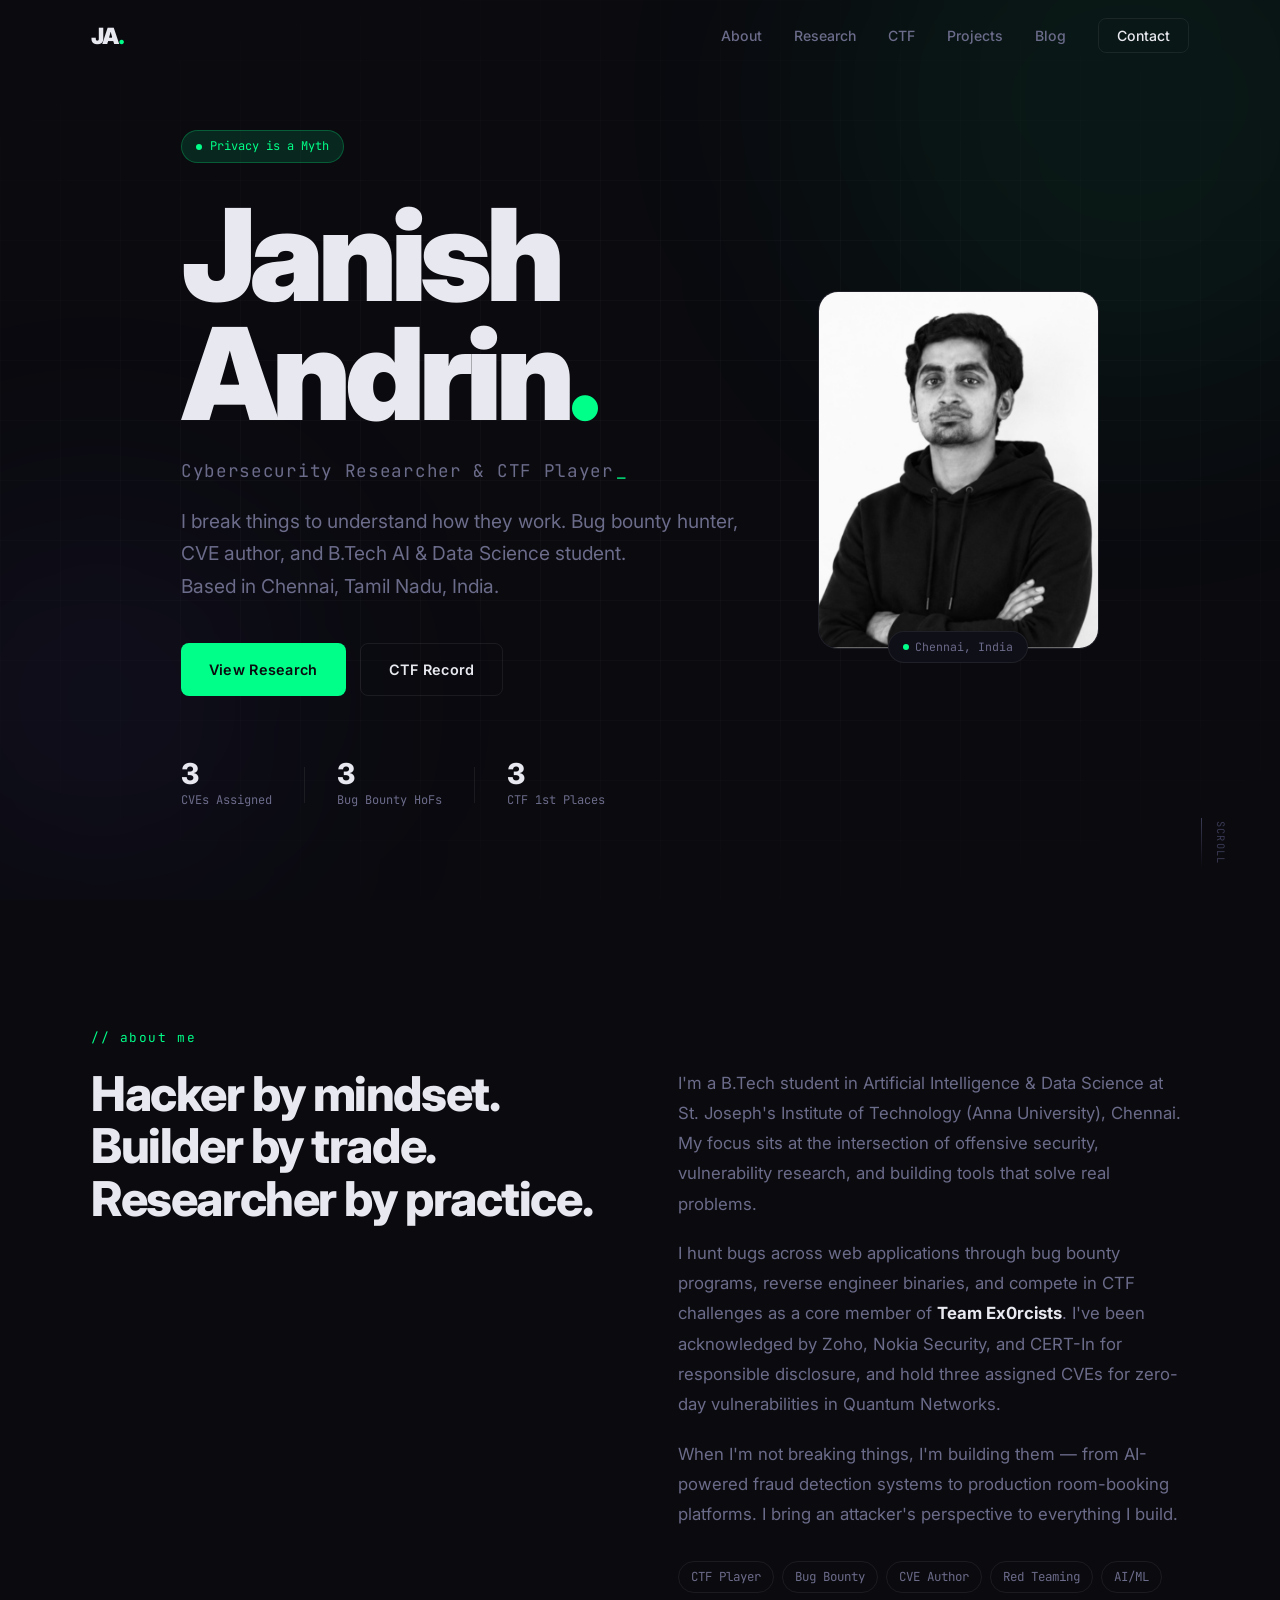
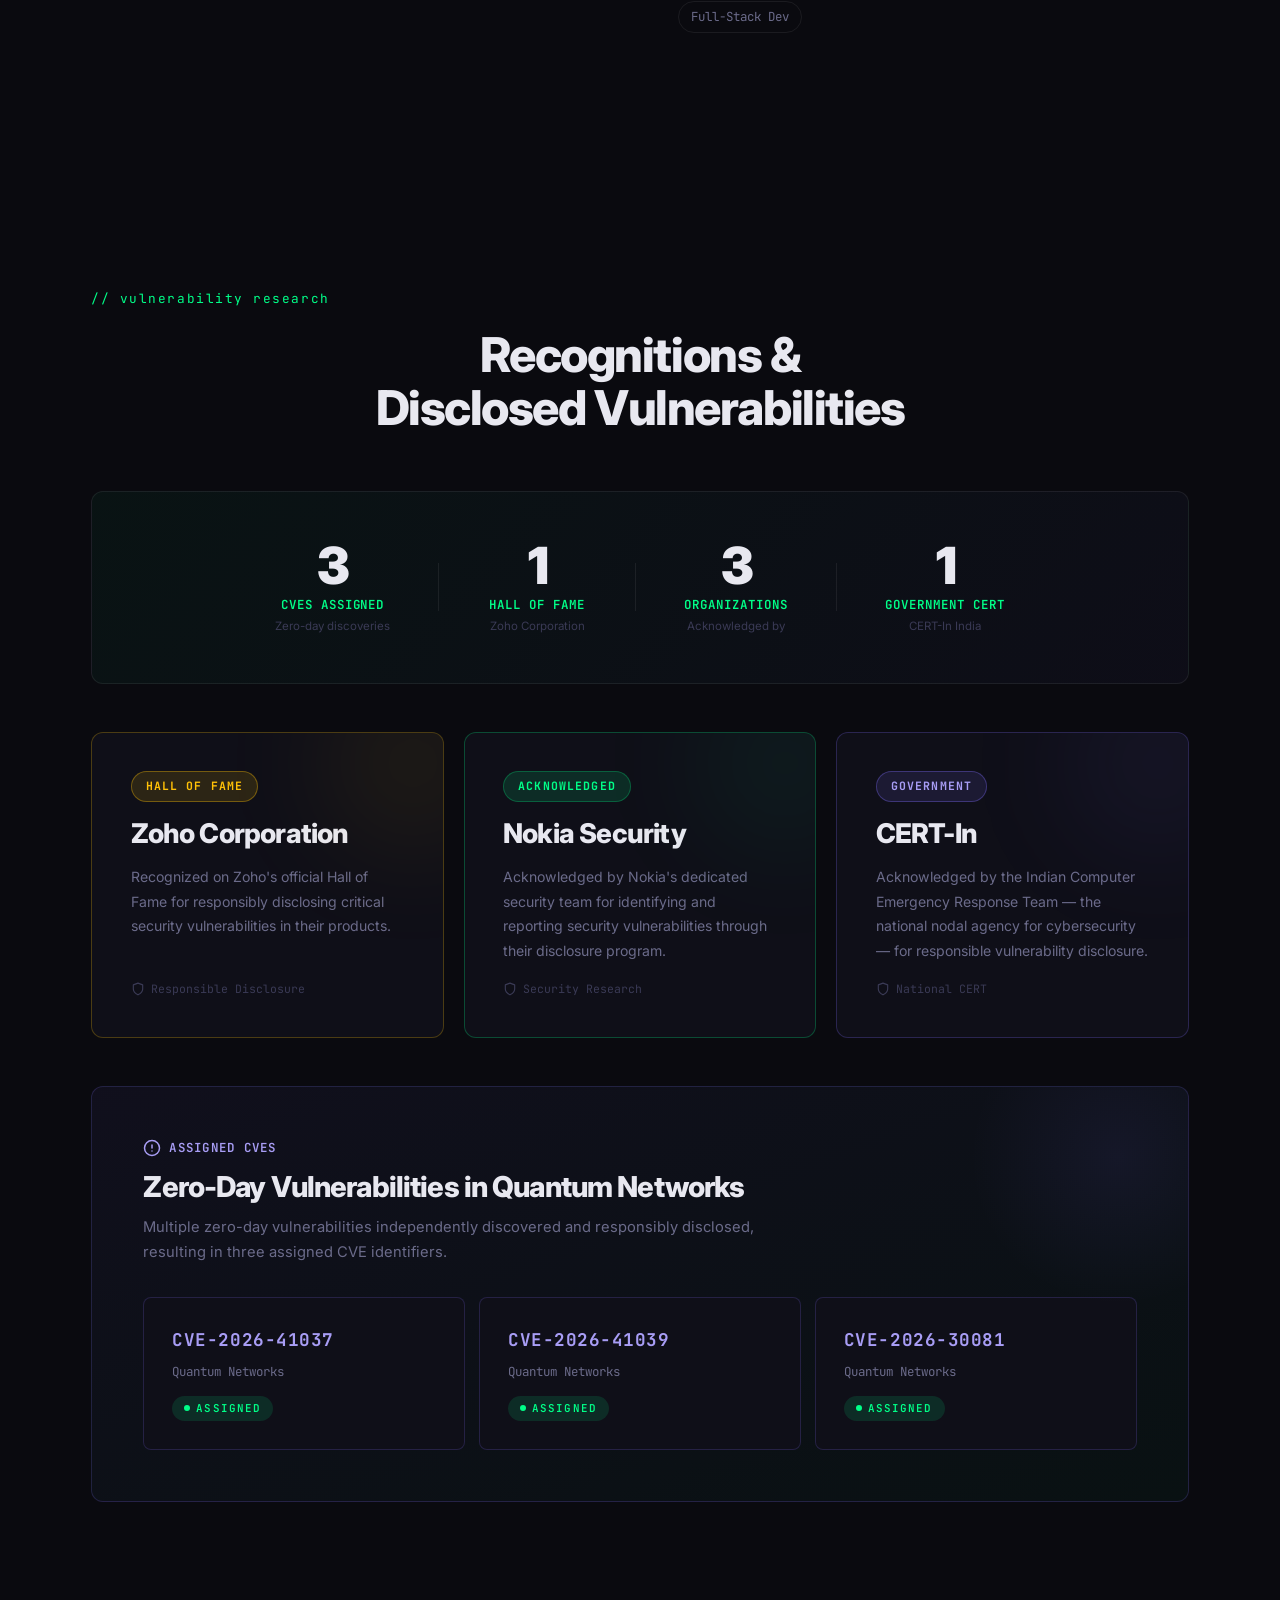
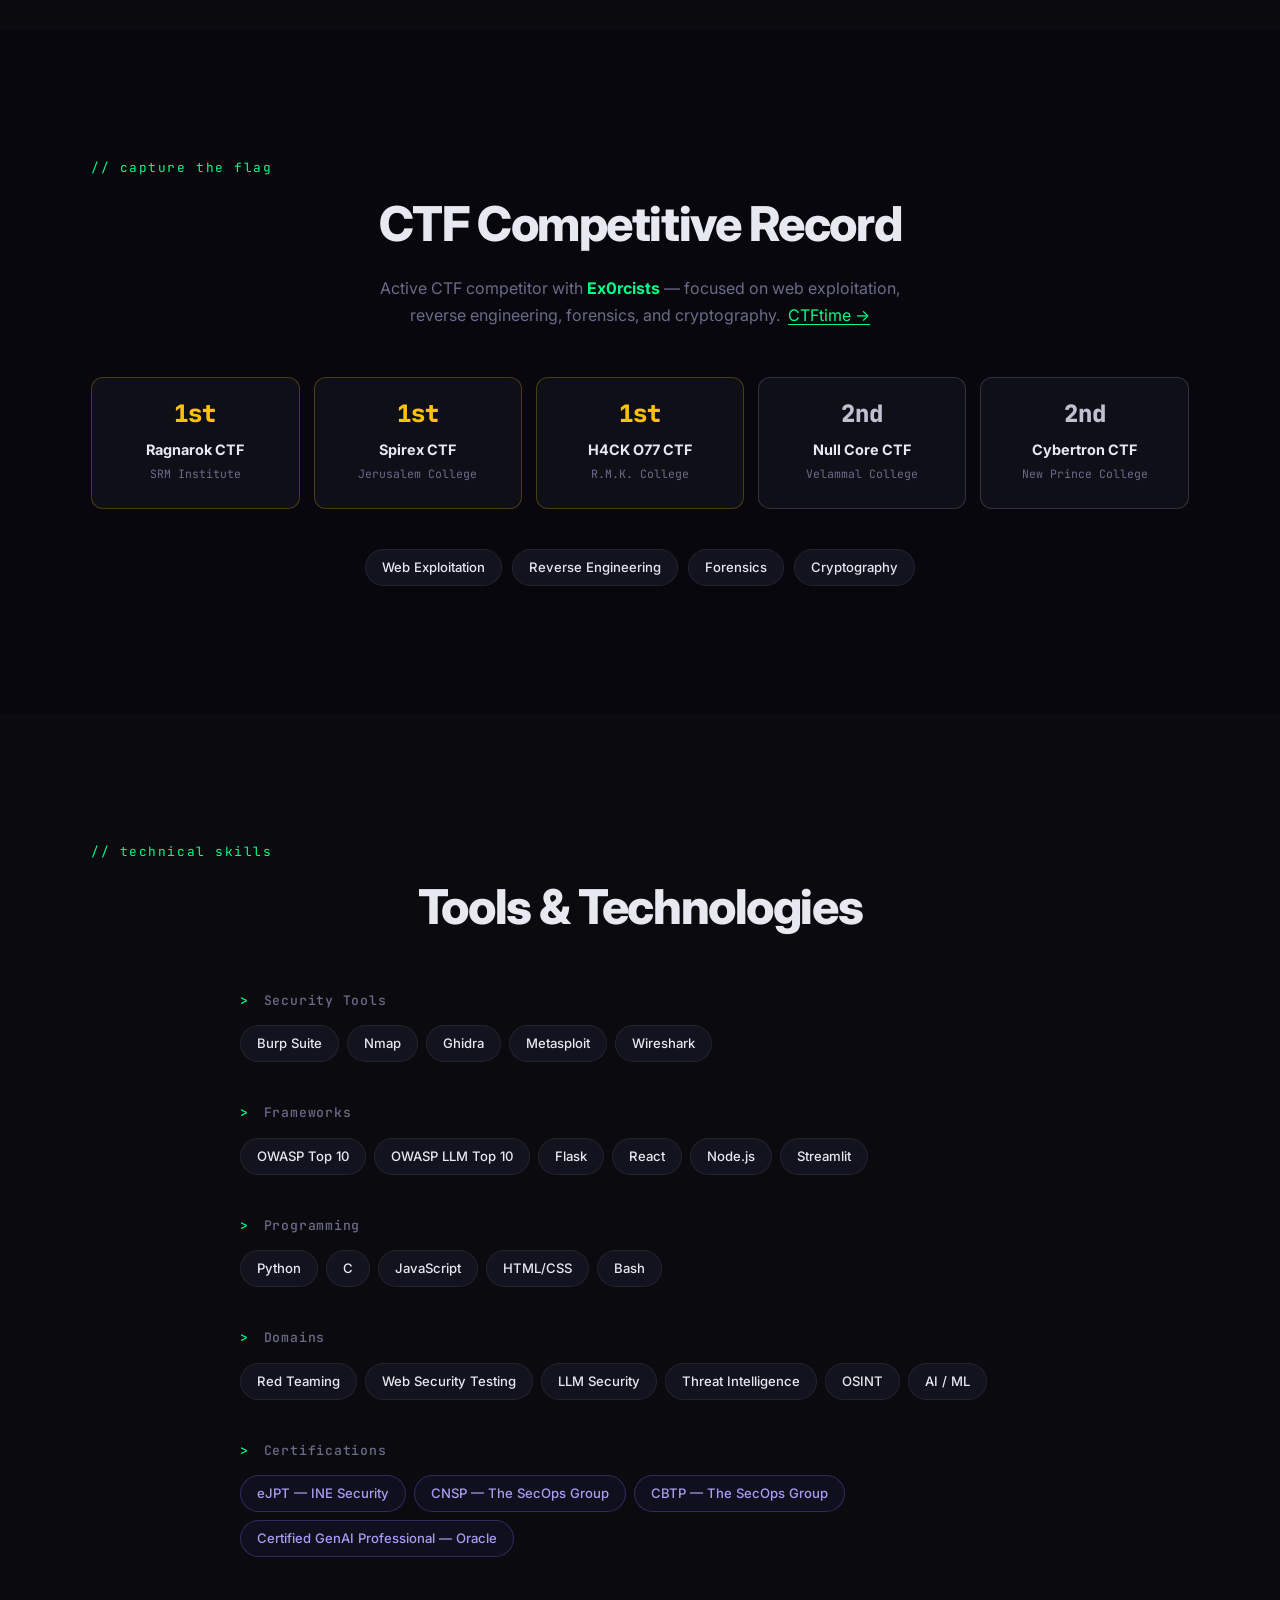
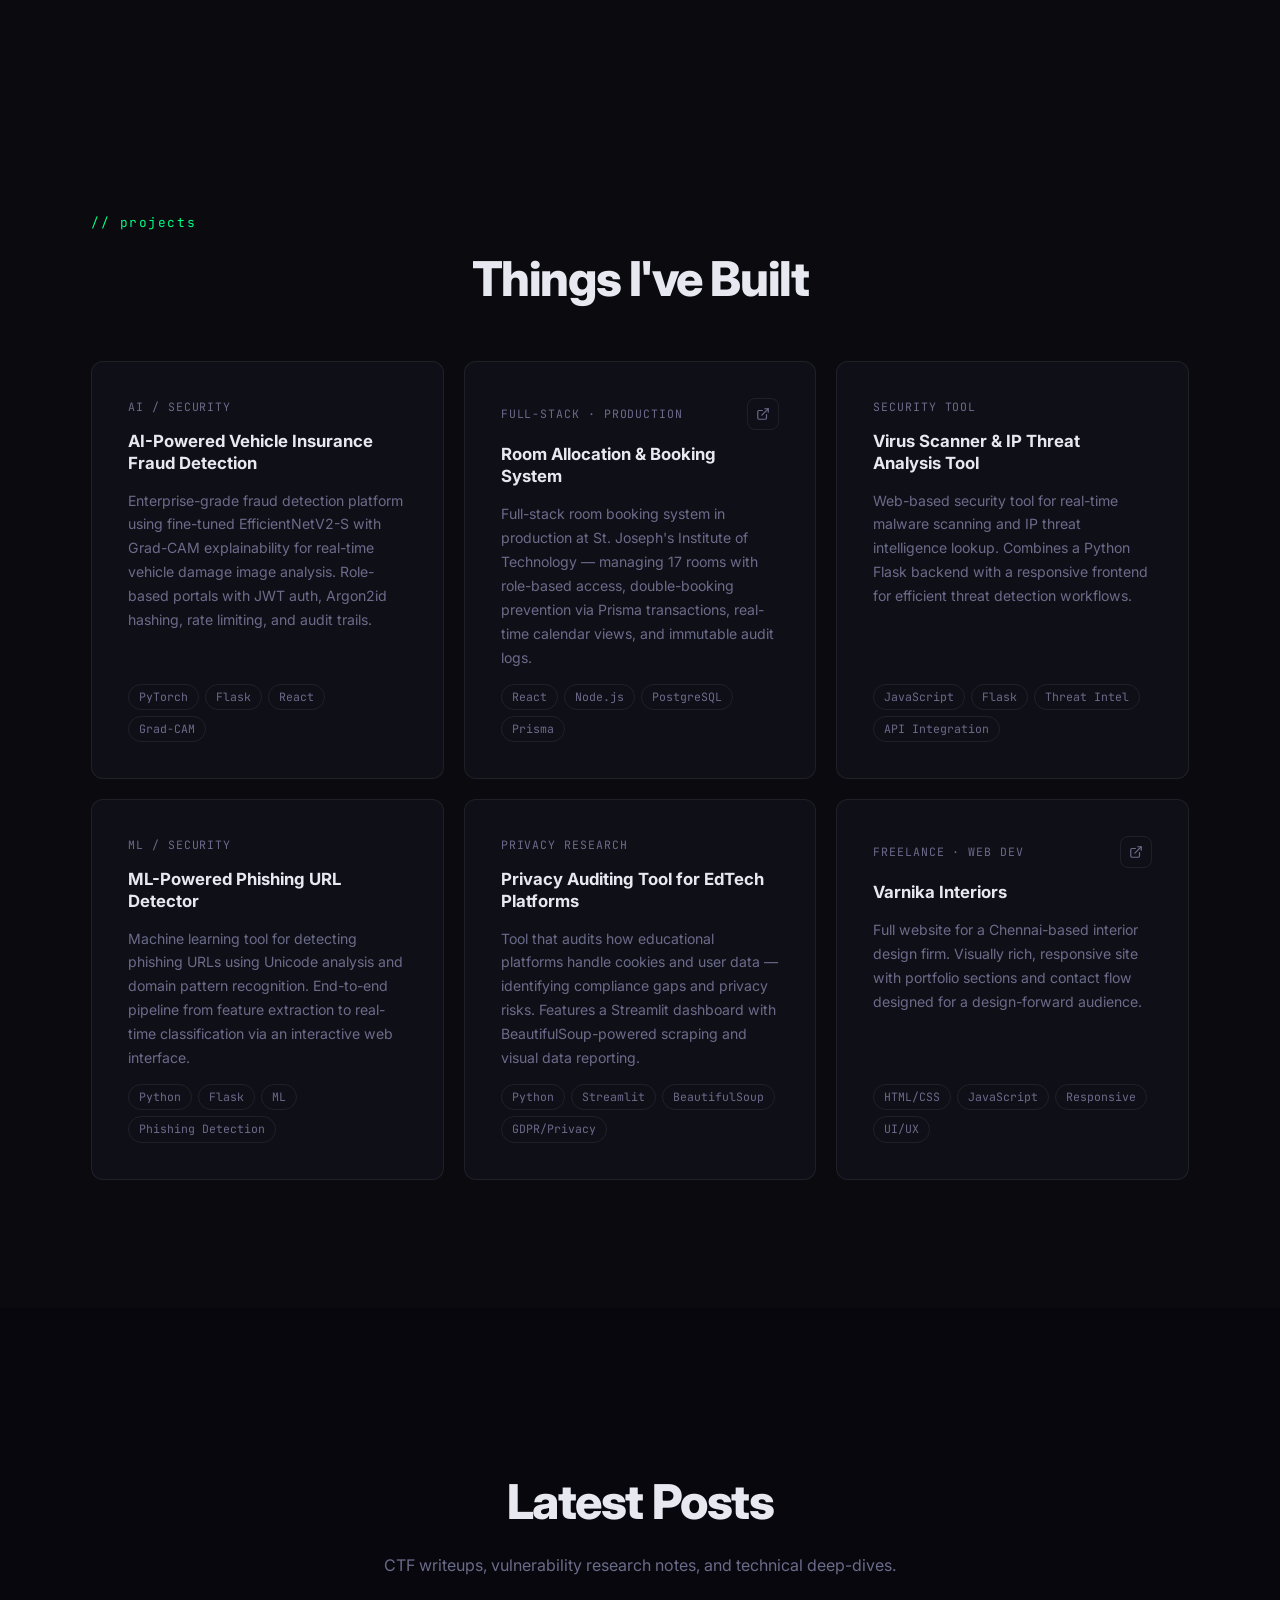
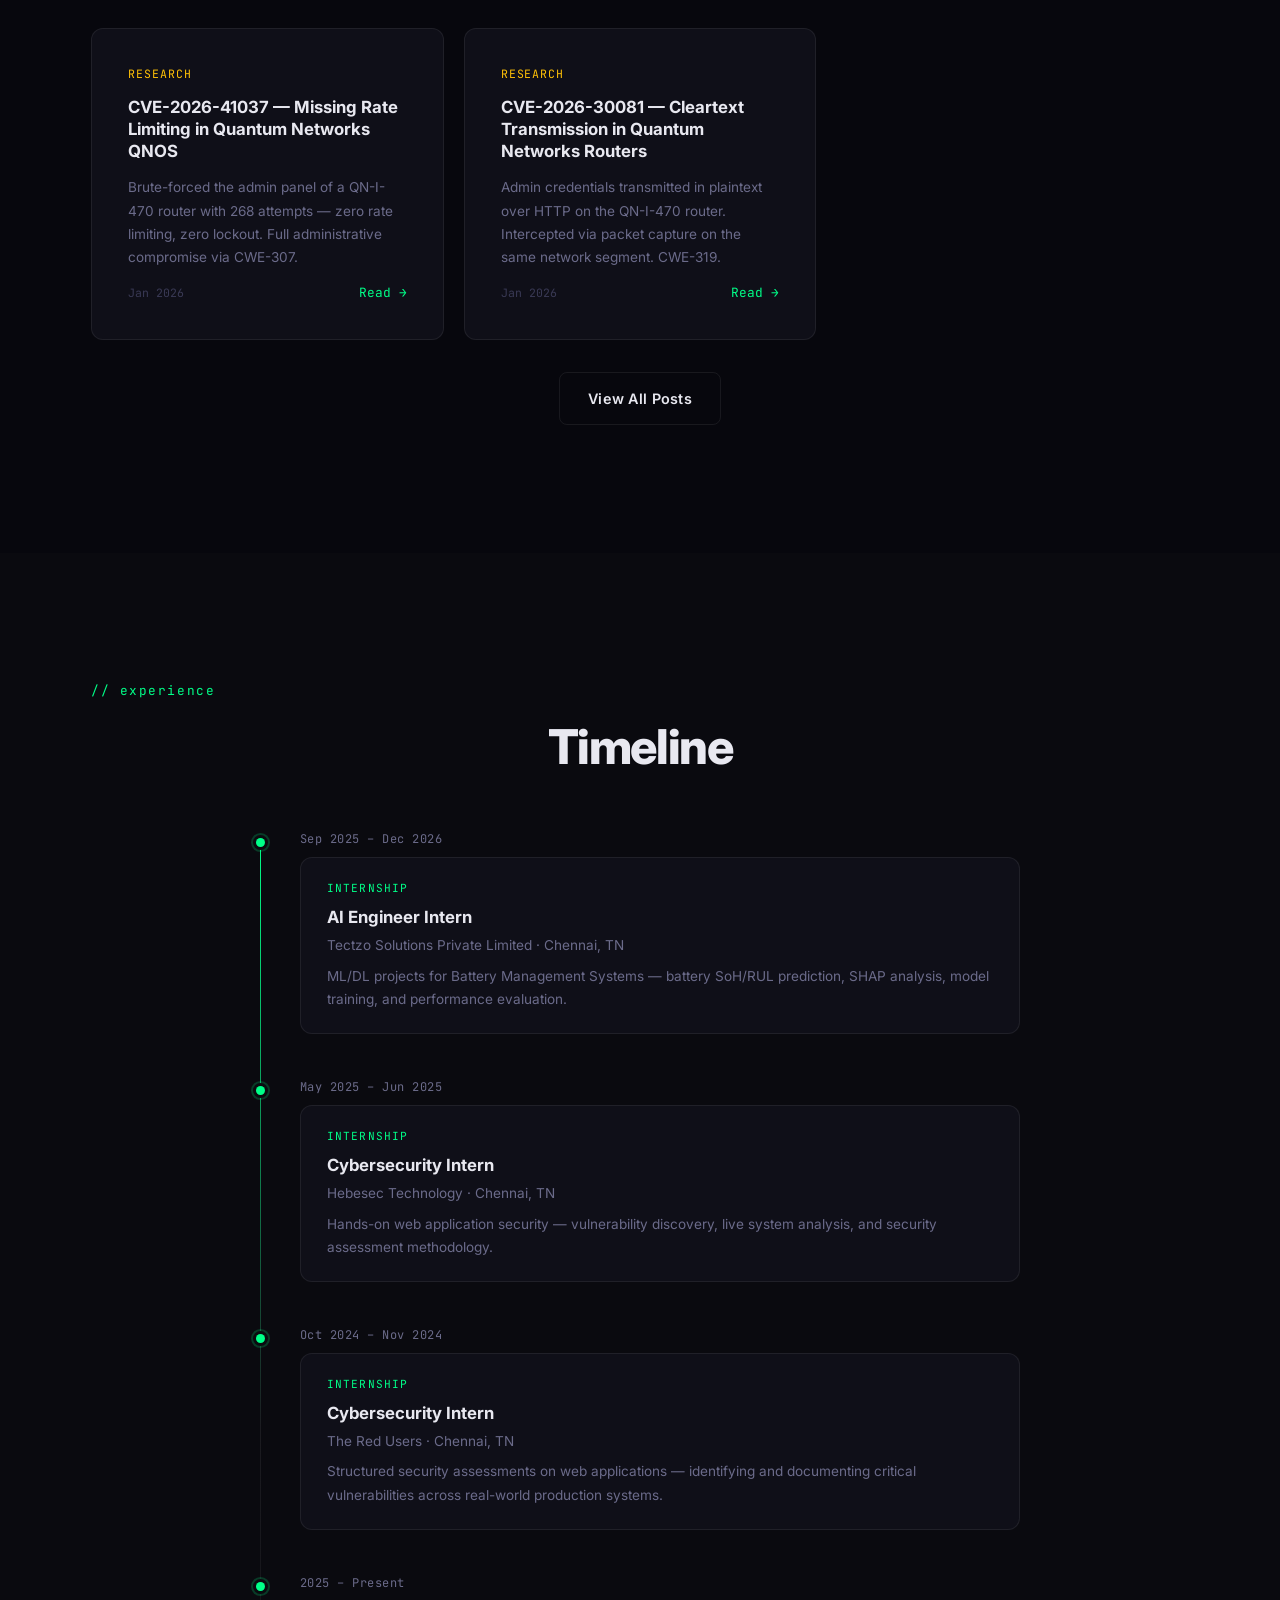
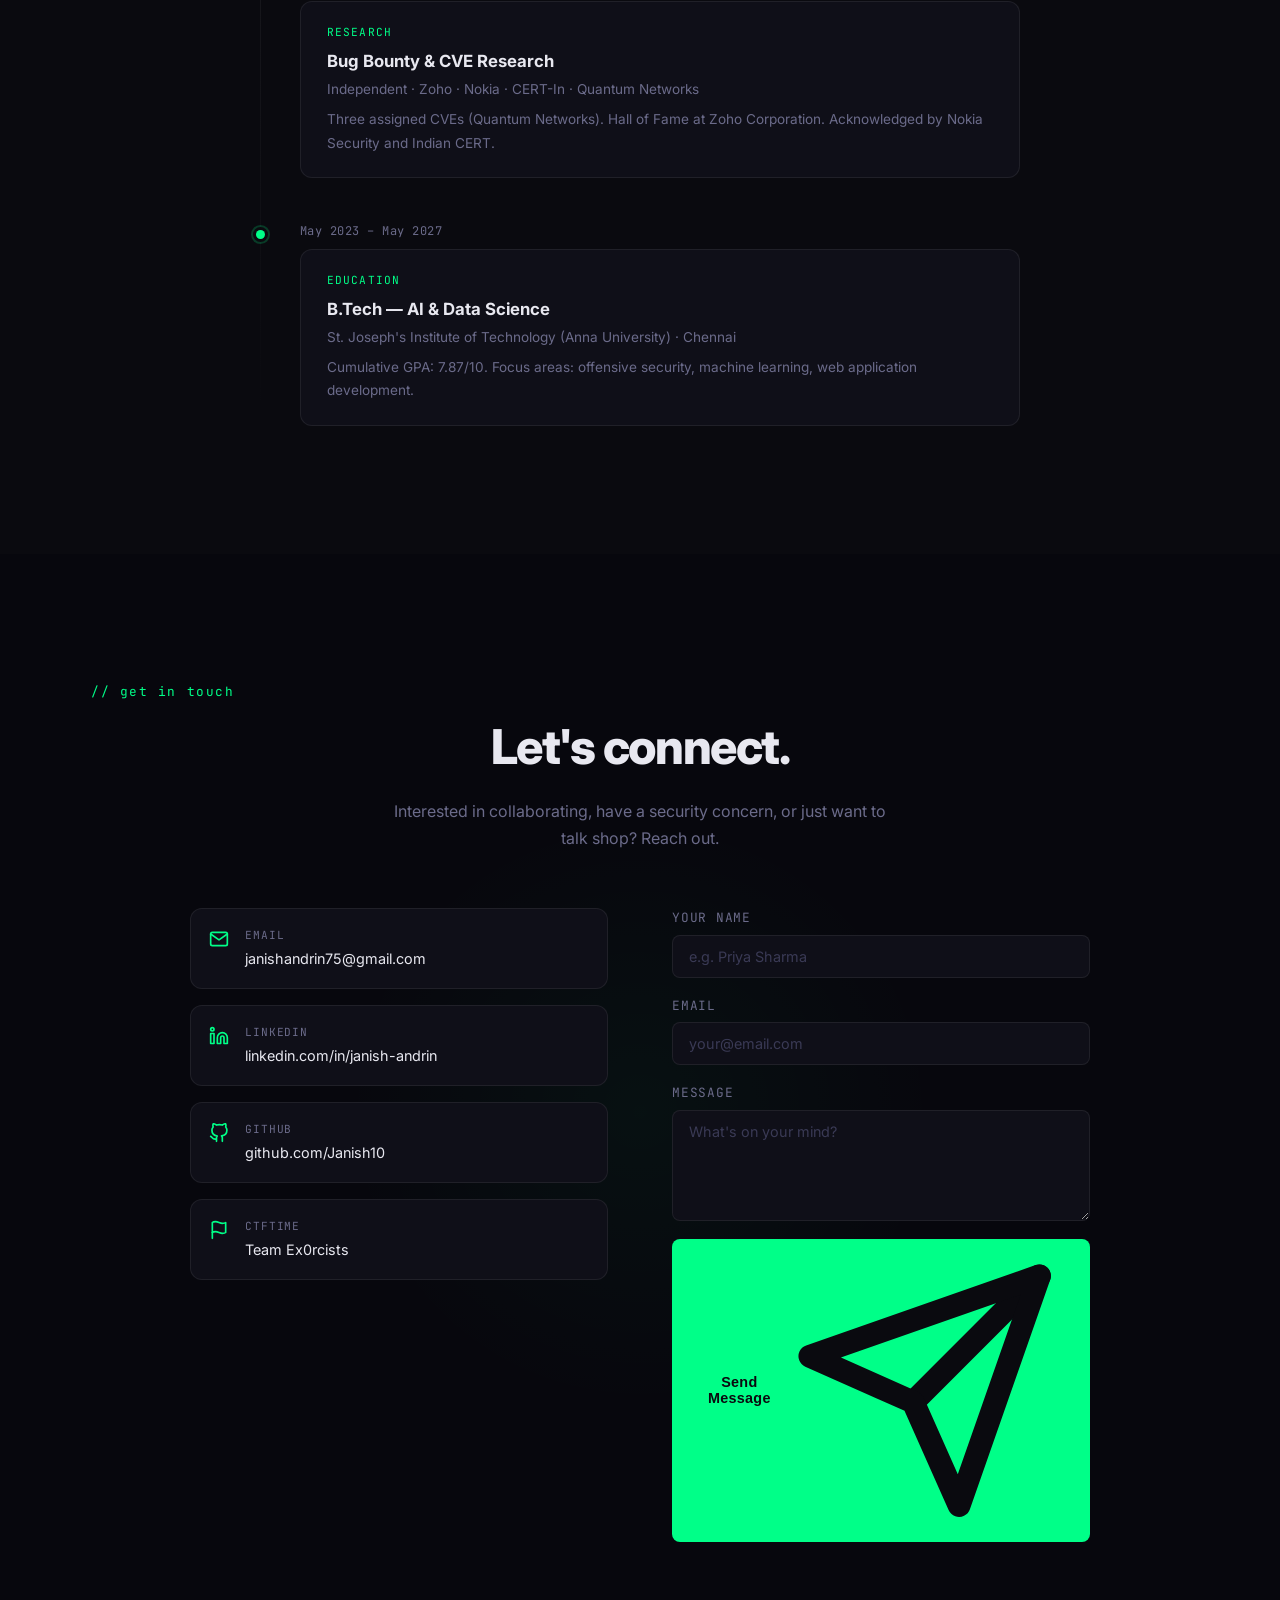
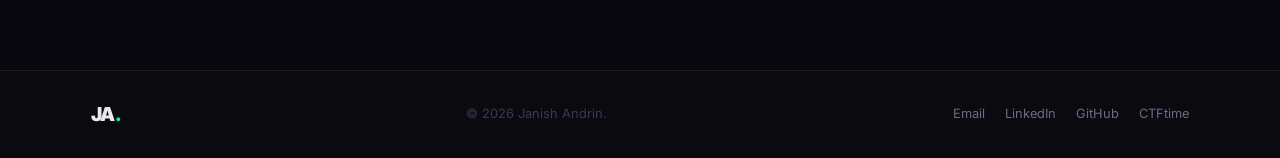
==== commit 19c50b74: "Rebuild portfolio: security researcher & CTF focused Removed client-focused sections (services, pric" ====
--- a/index.html
+++ b/index.html
@@ -3,7 +3,8 @@
 <head>
   <meta charset="UTF-8" />
   <meta name="viewport" content="width=device-width, initial-scale=1.0" />
-  <title>Janish Andrin — Web Developer & Cybersecurity Researcher</title>
+  <title>Janish Andrin — Security Researcher & CTF Player</title>
+  <meta name="description" content="Security researcher, CTF player (Team Ex0rcists), CVE author, and AI/DS student. Bug bounty hunter recognized by Zoho, Nokia, and CERT-In." />
   <link rel="icon" href="data:image/svg+xml,<svg xmlns='http://www.w3.org/2000/svg' viewBox='0 0 100 100'><rect width='100' height='100' rx='12' fill='%230a0a0f'/><text y='72' x='50' text-anchor='middle' font-size='52' font-weight='900' font-family='system-ui,sans-serif' fill='%2300ff88'>JA</text></svg>" />
   <link rel="preconnect" href="https://fonts.googleapis.com" />
   <link rel="preconnect" href="https://fonts.gstatic.com" crossorigin />
@@ -18,12 +19,11 @@
       <a href="#hero" class="nav-logo">JA<span class="logo-dot">.</span></a>
       <ul class="nav-links">
         <li><a href="#about">About</a></li>
-        <li><a href="#services">Services</a></li>
-        <li><a href="#process">Process</a></li>
-        <li><a href="#projects">Work</a></li>
-        <li><a href="#pricing">Pricing</a></li>
-        <li><a href="recognitions.html">Recognitions</a></li>
-        <li><a href="#contact" class="nav-cta">Start a Project</a></li>
+        <li><a href="#research">Research</a></li>
+        <li><a href="#ctf">CTF</a></li>
+        <li><a href="#projects">Projects</a></li>
+        <li><a href="#blog">Blog</a></li>
+        <li><a href="#contact" class="nav-cta">Contact</a></li>
       </ul>
       <button class="hamburger" id="hamburger" aria-label="Toggle menu">
         <span></span><span></span><span></span>
@@ -31,12 +31,11 @@
     </div>
     <div class="mobile-menu" id="mobile-menu">
       <a href="#about">About</a>
-      <a href="#services">Services</a>
-      <a href="#process">Process</a>
-      <a href="#projects">Work</a>
-      <a href="#pricing">Pricing</a>
-      <a href="recognitions.html">Recognitions</a>
-      <a href="#contact">Start a Project</a>
+      <a href="#research">Research</a>
+      <a href="#ctf">CTF</a>
+      <a href="#projects">Projects</a>
+      <a href="#blog">Blog</a>
+      <a href="#contact">Contact</a>
     </div>
   </nav>
 
@@ -52,28 +51,23 @@
         <div class="hero-text">
           <div class="hero-badge reveal">
             <span class="badge-dot"></span>
-            Available for freelance web projects
+            Privacy is a Myth
           </div>
           <h1 class="hero-name reveal">
             Janish<br />Andrin<span class="accent">.</span>
           </h1>
           <p class="hero-title reveal">
-            <span class="typed-text">Web Developer &amp; Cybersecurity Researcher</span>
+            <span class="typed-text">Cybersecurity Researcher &amp; CTF Player</span>
           </p>
           <p class="hero-sub reveal">
-            I build fast, secure websites for businesses — and break insecure ones for a living.<br />
+            I break things to understand how they work. Bug bounty hunter, CVE author, and B.Tech AI &amp; Data Science student.<br />
             Based in Chennai, Tamil Nadu, India.
           </p>
           <div class="hero-cta reveal">
-            <a href="#contact" class="btn btn-primary">Start a Project</a>
-            <a href="#projects" class="btn btn-ghost">See My Work</a>
+            <a href="#research" class="btn btn-primary">View Research</a>
+            <a href="#ctf" class="btn btn-ghost">CTF Record</a>
           </div>
           <div class="hero-stats reveal">
-            <div class="stat">
-              <span class="stat-num">1+</span>
-              <span class="stat-label">Client Sites Shipped</span>
-            </div>
-            <div class="stat-divider"></div>
             <div class="stat">
               <span class="stat-num">3</span>
               <span class="stat-label">CVEs Assigned</span>
@@ -82,6 +76,11 @@
             <div class="stat">
               <span class="stat-num">3</span>
               <span class="stat-label">Bug Bounty HoFs</span>
+            </div>
+            <div class="stat-divider"></div>
+            <div class="stat">
+              <span class="stat-num">3</span>
+              <span class="stat-label">CTF 1st Places</span>
             </div>
           </div>
         </div>
@@ -115,149 +114,184 @@
       <div class="section-label reveal">// about me</div>
       <div class="about-grid">
         <div class="about-left reveal">
-          <h2 class="section-heading">Security-first.<br />Builder by trade.<br />Hacker by mindset.</h2>
+          <h2 class="section-heading">Hacker by mindset.<br />Builder by trade.<br />Researcher by practice.</h2>
         </div>
         <div class="about-right reveal">
           <p>
-            I'm a B.Tech student in Artificial Intelligence &amp; Data Science at St. Joseph's Institute of Technology (Anna University), Chennai — with a deep focus on offensive security, web application pentesting, and building tools that matter.
+            I'm a B.Tech student in Artificial Intelligence &amp; Data Science at St. Joseph's Institute of Technology (Anna University), Chennai. My focus sits at the intersection of offensive security, vulnerability research, and building tools that solve real problems.
           </p>
           <p>
-            When I'm not hunting vulnerabilities through bug bounty programs or reverse engineering binaries, I'm building client websites as a freelance developer — combining an attacker's eye for risk with an engineer's instinct for craft.
+            I hunt bugs across web applications through bug bounty programs, reverse engineer binaries, and compete in CTF challenges as a core member of <strong class="accent-text">Team Ex0rcists</strong>. I've been acknowledged by Zoho, Nokia Security, and CERT-In for responsible disclosure, and hold three assigned CVEs for zero-day vulnerabilities in Quantum Networks.
           </p>
           <p>
-            I'm an active CTF competitor and core member of <strong class="accent-text">Ex0rcists</strong>, our team that competes in capture-the-flag challenges across India. I also engage in responsible vulnerability disclosure — I've been acknowledged by Zoho, Nokia Security, and CERT-In, and have been assigned three CVEs for zero-day vulnerabilities discovered in Quantum Networks.
+            When I'm not breaking things, I'm building them — from AI-powered fraud detection systems to production room-booking platforms. I bring an attacker's perspective to everything I build.
           </p>
           <div class="about-tags">
-            <span class="tag">CTF — Ex0rcists</span>
+            <span class="tag">CTF Player</span>
             <span class="tag">Bug Bounty</span>
             <span class="tag">CVE Author</span>
-            <span class="tag">Freelance Dev</span>
             <span class="tag">Red Teaming</span>
             <span class="tag">AI/ML</span>
-          </div>
-        </div>
-      </div>
-    </div>
-  </section>
-
-  <!-- SERVICES -->
-  <section id="services" class="section section-dark">
-    <div class="container">
-      <div class="section-label reveal">// what i do</div>
-      <h2 class="section-heading centered reveal">Services</h2>
-      <div class="services-grid">
-
-        <div class="service-card service-card--featured reveal">
-          <div class="service-icon">
-            <svg viewBox="0 0 48 48" fill="none" xmlns="http://www.w3.org/2000/svg">
-              <rect x="6" y="10" width="36" height="26" rx="3" stroke="currentColor" stroke-width="2.5"/>
-              <path d="M16 42H32" stroke="currentColor" stroke-width="2.5" stroke-linecap="round"/>
-              <path d="M15 23l4 4 8-8" stroke="currentColor" stroke-width="2.5" stroke-linecap="round" stroke-linejoin="round"/>
-            </svg>
-          </div>
-          <h3>Web Development</h3>
-          <p>Clean, fast websites for businesses. Built with security in mind from day one — because I know what attackers look for. Your site won't just look good; it'll hold up.</p>
-          <ul class="service-list">
-            <li>Business &amp; portfolio websites</li>
-            <li>Landing pages &amp; lead-gen sites</li>
-            <li>Frontend + Python Flask backends</li>
-            <li>E-commerce &amp; booking integrations</li>
-            <li>Ongoing maintenance &amp; updates</li>
-          </ul>
-          <a href="#contact" class="btn btn-primary service-btn">Start a Project</a>
-        </div>
-
-        <div class="service-card reveal">
-          <div class="service-icon">
-            <svg viewBox="0 0 48 48" fill="none" xmlns="http://www.w3.org/2000/svg">
-              <path d="M24 4L6 12V24C6 33.94 13.96 43.26 24 46C34.04 43.26 42 33.94 42 24V12L24 4Z" stroke="currentColor" stroke-width="2.5" stroke-linejoin="round"/>
-              <path d="M16 24L21 29L32 18" stroke="currentColor" stroke-width="2.5" stroke-linecap="round" stroke-linejoin="round"/>
-            </svg>
-          </div>
-          <h3>Security Audits</h3>
-          <p>Already have a site? I'll check it for vulnerabilities before an attacker does — input validation, authentication flaws, exposed data, misconfigurations.</p>
-          <ul class="service-list">
-            <li>Web application security review</li>
-            <li>OWASP Top 10 assessment</li>
-            <li>Written findings report</li>
-            <li>Fix recommendations included</li>
-          </ul>
-        </div>
-
-        <div class="service-card reveal">
-          <div class="service-icon">
-            <svg viewBox="0 0 48 48" fill="none" xmlns="http://www.w3.org/2000/svg">
-              <circle cx="24" cy="24" r="18" stroke="currentColor" stroke-width="2.5"/>
-              <path d="M17 24h14M24 17v14" stroke="currentColor" stroke-width="2.5" stroke-linecap="round"/>
-            </svg>
-          </div>
-          <h3>Custom Web Tools</h3>
-          <p>Need a dashboard, internal tool, or automation? I build purpose-built web apps — data pipelines, admin panels, or anything that automates repetitive work for your team.</p>
-          <ul class="service-list">
-            <li>Internal dashboards &amp; admin tools</li>
-            <li>Data visualization interfaces</li>
-            <li>API integrations &amp; automation</li>
-            <li>Python Flask / Streamlit apps</li>
-          </ul>
-        </div>
-
-        <div class="service-card reveal">
-          <div class="service-icon">
-            <svg viewBox="0 0 48 48" fill="none" xmlns="http://www.w3.org/2000/svg">
-              <path d="M8 16L24 8L40 16V32L24 40L8 32V16Z" stroke="currentColor" stroke-width="2.5" stroke-linejoin="round"/>
-              <path d="M24 8V40M8 16L40 32M40 16L8 32" stroke="currentColor" stroke-width="1.5" stroke-opacity="0.4"/>
-            </svg>
-          </div>
-          <h3>Bug Bounty &amp; Research</h3>
-          <p>Active vulnerability researcher. Acknowledged by Zoho, Nokia, and CERT-In. Three CVEs assigned for zero-day disclosures. CTF competitor with team Ex0rcists.</p>
-          <ul class="service-list">
-            <li>Zoho Corporation Hall of Fame</li>
-            <li>Nokia Security Acknowledgement</li>
-            <li>CVE-2026-41037/39, CVE-2026-30081</li>
-            <li>3× CTF Winner</li>
-          </ul>
-          <a href="recognitions.html" class="btn btn-ghost service-btn" style="margin-top:0.5rem">View Recognitions →</a>
-        </div>
-
-      </div>
-    </div>
-  </section>
-
-  <!-- HOW I WORK -->
-  <section id="process" class="section">
-    <div class="container">
-      <div class="section-label reveal">// how it works</div>
-      <h2 class="section-heading centered reveal">From idea to live site<br />in three steps.</h2>
-      <div class="process-grid">
-
-        <div class="process-card reveal">
-          <div class="process-num">01</div>
-          <h3>Discovery Call</h3>
-          <p>We talk about your business, your goals, and what you need from your website. No jargon, no upsells — just a clear picture of the job.</p>
-          <div class="process-detail">~30 min · Free · No commitment</div>
-        </div>
-
-        <div class="process-arrow reveal">→</div>
-
-        <div class="process-card reveal">
-          <div class="process-num">02</div>
-          <h3>Design &amp; Build</h3>
-          <p>I design and build your site with regular check-ins. You'll see progress before it's finished and have two rounds of revisions included.</p>
-          <div class="process-detail">1–3 weeks depending on scope</div>
-        </div>
-
-        <div class="process-arrow reveal">→</div>
-
-        <div class="process-card reveal">
-          <div class="process-num">03</div>
-          <h3>Launch &amp; Handoff</h3>
-          <p>Your site goes live. I hand over everything — files, logins, hosting setup — and stay available for 30 days of post-launch support.</p>
-          <div class="process-detail">You own everything. No lock-in.</div>
-        </div>
-
-      </div>
-      <div class="process-cta reveal">
-        <a href="#contact" class="btn btn-primary">Book a Free Discovery Call</a>
+            <span class="tag">Full-Stack Dev</span>
+          </div>
+        </div>
+      </div>
+    </div>
+  </section>
+
+  <!-- RESEARCH -->
+  <section id="research" class="section">
+    <div class="container">
+      <div class="section-label reveal">// vulnerability research</div>
+      <h2 class="section-heading centered reveal">Recognitions &amp;<br />Disclosed Vulnerabilities</h2>
+
+      <!-- Stats banner -->
+      <div class="research-stats reveal">
+        <div class="research-stat">
+          <div class="research-stat-num">3</div>
+          <div class="research-stat-label">CVEs Assigned</div>
+          <div class="research-stat-sub">Zero-day discoveries</div>
+        </div>
+        <div class="research-stat-divider"></div>
+        <div class="research-stat">
+          <div class="research-stat-num">1</div>
+          <div class="research-stat-label">Hall of Fame</div>
+          <div class="research-stat-sub">Zoho Corporation</div>
+        </div>
+        <div class="research-stat-divider"></div>
+        <div class="research-stat">
+          <div class="research-stat-num">3</div>
+          <div class="research-stat-label">Organizations</div>
+          <div class="research-stat-sub">Acknowledged by</div>
+        </div>
+        <div class="research-stat-divider"></div>
+        <div class="research-stat">
+          <div class="research-stat-num">1</div>
+          <div class="research-stat-label">Government CERT</div>
+          <div class="research-stat-sub">CERT-In India</div>
+        </div>
+      </div>
+
+      <!-- Bug Bounty Recognitions -->
+      <div class="bounty-showcase reveal">
+        <div class="bounty-hero-card bounty-hero-card--gold">
+          <div class="bounty-hero-glow"></div>
+          <div class="bounty-hero-badge">Hall of Fame</div>
+          <div class="bounty-hero-org">Zoho Corporation</div>
+          <p class="bounty-hero-desc">Recognized on Zoho's official Hall of Fame for responsibly disclosing critical security vulnerabilities in their products.</p>
+          <div class="bounty-hero-tag">
+            <svg viewBox="0 0 24 24" fill="none" stroke="currentColor" stroke-width="2" stroke-linecap="round" stroke-linejoin="round" width="14" height="14"><path d="M12 22s8-4 8-10V5l-8-3-8 3v7c0 6 8 10 8 10z"/></svg>
+            Responsible Disclosure
+          </div>
+        </div>
+        <div class="bounty-hero-card bounty-hero-card--green">
+          <div class="bounty-hero-glow"></div>
+          <div class="bounty-hero-badge">Acknowledged</div>
+          <div class="bounty-hero-org">Nokia Security</div>
+          <p class="bounty-hero-desc">Acknowledged by Nokia's dedicated security team for identifying and reporting security vulnerabilities through their disclosure program.</p>
+          <div class="bounty-hero-tag">
+            <svg viewBox="0 0 24 24" fill="none" stroke="currentColor" stroke-width="2" stroke-linecap="round" stroke-linejoin="round" width="14" height="14"><path d="M12 22s8-4 8-10V5l-8-3-8 3v7c0 6 8 10 8 10z"/></svg>
+            Security Research
+          </div>
+        </div>
+        <div class="bounty-hero-card bounty-hero-card--purple">
+          <div class="bounty-hero-glow"></div>
+          <div class="bounty-hero-badge">Government</div>
+          <div class="bounty-hero-org">CERT-In</div>
+          <p class="bounty-hero-desc">Acknowledged by the Indian Computer Emergency Response Team — the national nodal agency for cybersecurity — for responsible vulnerability disclosure.</p>
+          <div class="bounty-hero-tag">
+            <svg viewBox="0 0 24 24" fill="none" stroke="currentColor" stroke-width="2" stroke-linecap="round" stroke-linejoin="round" width="14" height="14"><path d="M12 22s8-4 8-10V5l-8-3-8 3v7c0 6 8 10 8 10z"/></svg>
+            National CERT
+          </div>
+        </div>
+      </div>
+
+      <!-- CVE Block -->
+      <div class="cve-showcase reveal">
+        <div class="cve-showcase-header">
+          <div>
+            <div class="cve-showcase-label">
+              <svg viewBox="0 0 24 24" fill="none" stroke="currentColor" stroke-width="2" stroke-linecap="round" stroke-linejoin="round" width="18" height="18"><circle cx="12" cy="12" r="10"/><line x1="12" y1="8" x2="12" y2="12"/><line x1="12" y1="16" x2="12.01" y2="16"/></svg>
+              Assigned CVEs
+            </div>
+            <h3 class="cve-showcase-title">Zero-Day Vulnerabilities in Quantum Networks</h3>
+            <p class="cve-showcase-sub">Multiple zero-day vulnerabilities independently discovered and responsibly disclosed, resulting in three assigned CVE identifiers.</p>
+          </div>
+        </div>
+        <div class="cve-showcase-grid">
+          <div class="cve-showcase-card">
+            <div class="cve-showcase-id">CVE-2026-41037</div>
+            <div class="cve-showcase-vendor">Quantum Networks</div>
+            <div class="cve-showcase-chip">
+              <span class="cve-showcase-dot"></span>
+              Assigned
+            </div>
+          </div>
+          <div class="cve-showcase-card">
+            <div class="cve-showcase-id">CVE-2026-41039</div>
+            <div class="cve-showcase-vendor">Quantum Networks</div>
+            <div class="cve-showcase-chip">
+              <span class="cve-showcase-dot"></span>
+              Assigned
+            </div>
+          </div>
+          <div class="cve-showcase-card">
+            <div class="cve-showcase-id">CVE-2026-30081</div>
+            <div class="cve-showcase-vendor">Quantum Networks</div>
+            <div class="cve-showcase-chip">
+              <span class="cve-showcase-dot"></span>
+              Assigned
+            </div>
+          </div>
+        </div>
+      </div>
+
+    </div>
+  </section>
+
+  <!-- CTF -->
+  <section id="ctf" class="section section-dark">
+    <div class="container">
+      <div class="section-label reveal">// capture the flag</div>
+      <h2 class="section-heading centered reveal">CTF Competitive Record</h2>
+      <p class="section-sub centered reveal">
+        Active CTF competitor with <strong class="accent-text">Ex0rcists</strong> — focused on web exploitation, reverse engineering, forensics, and cryptography.
+        <a href="https://ctftime.org/team/311156" target="_blank" rel="noopener" style="color:var(--accent);text-decoration:underline;text-underline-offset:3px;margin-left:4px">CTFtime &rarr;</a>
+      </p>
+
+      <div class="ctf-results-grid">
+        <div class="ctf-result-card ctf-gold reveal">
+          <div class="ctf-medal">1st</div>
+          <div class="ctf-event">Ragnarok CTF</div>
+          <div class="ctf-host">SRM Institute</div>
+        </div>
+        <div class="ctf-result-card ctf-gold reveal">
+          <div class="ctf-medal">1st</div>
+          <div class="ctf-event">Spirex CTF</div>
+          <div class="ctf-host">Jerusalem College</div>
+        </div>
+        <div class="ctf-result-card ctf-gold reveal">
+          <div class="ctf-medal">1st</div>
+          <div class="ctf-event">H4CK O77 CTF</div>
+          <div class="ctf-host">R.M.K. College</div>
+        </div>
+        <div class="ctf-result-card ctf-silver reveal">
+          <div class="ctf-medal">2nd</div>
+          <div class="ctf-event">Null Core CTF</div>
+          <div class="ctf-host">Velammal College</div>
+        </div>
+        <div class="ctf-result-card ctf-silver reveal">
+          <div class="ctf-medal">2nd</div>
+          <div class="ctf-event">Cybertron CTF</div>
+          <div class="ctf-host">New Prince College</div>
+        </div>
+      </div>
+
+      <div class="ctf-domains reveal">
+        <span class="pill">Web Exploitation</span>
+        <span class="pill">Reverse Engineering</span>
+        <span class="pill">Forensics</span>
+        <span class="pill">Cryptography</span>
       </div>
     </div>
   </section>
@@ -286,6 +320,8 @@
             <span class="pill">OWASP Top 10</span>
             <span class="pill">OWASP LLM Top 10</span>
             <span class="pill">Flask</span>
+            <span class="pill">React</span>
+            <span class="pill">Node.js</span>
             <span class="pill">Streamlit</span>
           </div>
         </div>
@@ -310,8 +346,6 @@
             <span class="pill">Threat Intelligence</span>
             <span class="pill">OSINT</span>
             <span class="pill">AI / ML</span>
-            <span class="pill">BeautifulSoup</span>
-            <span class="pill">SHAP Analysis</span>
           </div>
         </div>
 
@@ -330,13 +364,80 @@
   </section>
 
   <!-- PROJECTS -->
-  <section id="projects" class="section section-dark">
-    <div class="container">
-      <div class="section-label reveal">// selected work</div>
-      <h2 class="section-heading centered reveal">Projects &amp; Findings</h2>
+  <section id="projects" class="section">
+    <div class="container">
+      <div class="section-label reveal">// projects</div>
+      <h2 class="section-heading centered reveal">Things I've Built</h2>
       <div class="projects-grid">
 
-        <!-- Varnika Interiors -->
+        <div class="project-card reveal">
+          <div class="project-meta">
+            <span class="project-type">AI / Security</span>
+          </div>
+          <h3 class="project-title">AI-Powered Vehicle Insurance Fraud Detection</h3>
+          <p class="project-desc">
+            Enterprise-grade fraud detection platform using fine-tuned EfficientNetV2-S with Grad-CAM explainability for real-time vehicle damage image analysis. Role-based portals with JWT auth, Argon2id hashing, rate limiting, and audit trails.
+          </p>
+          <div class="project-tags">
+            <span>PyTorch</span><span>Flask</span><span>React</span><span>Grad-CAM</span>
+          </div>
+        </div>
+
+        <div class="project-card reveal">
+          <div class="project-meta">
+            <span class="project-type">Full-Stack · Production</span>
+            <a href="https://halls.stjosephsplacements.in/login" target="_blank" rel="noopener" class="project-link" aria-label="Visit Room Allocation System">
+              <svg viewBox="0 0 24 24" fill="none" stroke="currentColor" stroke-width="2" stroke-linecap="round" stroke-linejoin="round"><path d="M18 13v6a2 2 0 0 1-2 2H5a2 2 0 0 1-2-2V8a2 2 0 0 1 2-2h6"/><polyline points="15 3 21 3 21 9"/><line x1="10" y1="14" x2="21" y2="3"/></svg>
+            </a>
+          </div>
+          <h3 class="project-title">Room Allocation &amp; Booking System</h3>
+          <p class="project-desc">
+            Full-stack room booking system in production at St. Joseph's Institute of Technology — managing 17 rooms with role-based access, double-booking prevention via Prisma transactions, real-time calendar views, and immutable audit logs.
+          </p>
+          <div class="project-tags">
+            <span>React</span><span>Node.js</span><span>PostgreSQL</span><span>Prisma</span>
+          </div>
+        </div>
+
+        <div class="project-card reveal">
+          <div class="project-meta">
+            <span class="project-type">Security Tool</span>
+          </div>
+          <h3 class="project-title">Virus Scanner &amp; IP Threat Analysis Tool</h3>
+          <p class="project-desc">
+            Web-based security tool for real-time malware scanning and IP threat intelligence lookup. Combines a Python Flask backend with a responsive frontend for efficient threat detection workflows.
+          </p>
+          <div class="project-tags">
+            <span>JavaScript</span><span>Flask</span><span>Threat Intel</span><span>API Integration</span>
+          </div>
+        </div>
+
+        <div class="project-card reveal">
+          <div class="project-meta">
+            <span class="project-type">ML / Security</span>
+          </div>
+          <h3 class="project-title">ML-Powered Phishing URL Detector</h3>
+          <p class="project-desc">
+            Machine learning tool for detecting phishing URLs using Unicode analysis and domain pattern recognition. End-to-end pipeline from feature extraction to real-time classification via an interactive web interface.
+          </p>
+          <div class="project-tags">
+            <span>Python</span><span>Flask</span><span>ML</span><span>Phishing Detection</span>
+          </div>
+        </div>
+
+        <div class="project-card reveal">
+          <div class="project-meta">
+            <span class="project-type">Privacy Research</span>
+          </div>
+          <h3 class="project-title">Privacy Auditing Tool for EdTech Platforms</h3>
+          <p class="project-desc">
+            Tool that audits how educational platforms handle cookies and user data — identifying compliance gaps and privacy risks. Features a Streamlit dashboard with BeautifulSoup-powered scraping and visual data reporting.
+          </p>
+          <div class="project-tags">
+            <span>Python</span><span>Streamlit</span><span>BeautifulSoup</span><span>GDPR/Privacy</span>
+          </div>
+        </div>
+
         <div class="project-card reveal">
           <div class="project-meta">
             <span class="project-type">Freelance · Web Dev</span>
@@ -346,162 +447,36 @@
           </div>
           <h3 class="project-title">Varnika Interiors</h3>
           <p class="project-desc">
-            Full website for a Chennai-based interior design firm. Delivered a visually rich, responsive site that communicates the brand's aesthetic — clean layout, portfolio sections, and contact flow designed for a design-forward client audience.
+            Full website for a Chennai-based interior design firm. Visually rich, responsive site with portfolio sections and contact flow designed for a design-forward audience.
           </p>
           <div class="project-tags">
-            <span>HTML/CSS</span><span>JavaScript</span><span>Responsive Design</span><span>UI/UX</span>
-          </div>
-        </div>
-
-
-        <!-- Security Tool Project -->
-        <div class="project-card reveal">
-          <div class="project-meta">
-            <span class="project-type">Open Source · Security Tool</span>
-          </div>
-          <h3 class="project-title">Virus Scanner &amp; IP Threat Analysis Tool</h3>
-          <p class="project-desc">
-            Web-based security tool for real-time malware scanning and IP threat intelligence lookup. Combines a Python Flask backend with a fast, responsive frontend for efficient threat detection workflows.
-          </p>
-          <div class="project-tags">
-            <span>JavaScript</span><span>Flask</span><span>Threat Intel</span><span>API Integration</span>
-          </div>
-        </div>
-
-        <!-- Phishing Detection -->
-        <div class="project-card reveal">
-          <div class="project-meta">
-            <span class="project-type">ML · Security Research</span>
-          </div>
-          <h3 class="project-title">ML-Powered Phishing URL Detector</h3>
-          <p class="project-desc">
-            Machine learning tool for detecting phishing URLs using Unicode analysis and domain pattern recognition. End-to-end pipeline from feature extraction to real-time classification via an interactive web interface.
-          </p>
-          <div class="project-tags">
-            <span>Python</span><span>Flask</span><span>ML</span><span>JavaScript</span><span>Phishing Detection</span>
-          </div>
-        </div>
-
-        <!-- Privacy Audit Tool -->
-        <div class="project-card reveal">
-          <div class="project-meta">
-            <span class="project-type">Privacy · Research Tool</span>
-          </div>
-          <h3 class="project-title">Privacy Auditing Tool for EdTech Platforms</h3>
-          <p class="project-desc">
-            Tool that audits how educational platforms handle cookies and user data — identifying compliance gaps and privacy risks. Features a Streamlit dashboard with BeautifulSoup-powered scraping and visual data reporting.
-          </p>
-          <div class="project-tags">
-            <span>Python</span><span>Streamlit</span><span>BeautifulSoup</span><span>GDPR/Privacy</span>
-          </div>
-        </div>
-
-        <!-- CTF Highlights -->
-        <div class="project-card reveal">
-          <div class="project-meta">
-            <span class="project-type">CTF · Team Ex0rcists</span>
-          </div>
-          <h3 class="project-title">CTF Competitive Record</h3>
-          <p class="project-desc">
-            Active competitor with team <strong>Ex0rcists</strong> across inter-college CTF events throughout India. Consistent placements across web exploitation, reverse engineering, forensics, and cryptography categories.
-          </p>
-          <div class="ctf-results">
-            <div class="ctf-row win"><span class="ctf-place">🥇</span><span>Ragnarok CTF — SRM</span></div>
-            <div class="ctf-row win"><span class="ctf-place">🥇</span><span>Spirex CTF — Jerusalem College</span></div>
-            <div class="ctf-row win"><span class="ctf-place">🥇</span><span>H4CK O77 CTF — R.M.K. College</span></div>
-            <div class="ctf-row runner"><span class="ctf-place">🥈</span><span>Null Core CTF — Velammal College</span></div>
-            <div class="ctf-row runner"><span class="ctf-place">🥈</span><span>Cybertron CTF — New Prince College</span></div>
-          </div>
-          <div class="project-tags">
-            <span>Web Exploitation</span><span>Reverse Engineering</span><span>Forensics</span><span>Crypto</span>
-          </div>
-        </div>
-
-      </div>
-    </div>
-  </section>
-
-  <!-- PRICING -->
-  <section id="pricing" class="section section-dark">
-    <div class="container">
-      <div class="section-label reveal">// pricing</div>
-      <h2 class="section-heading centered reveal">Simple, transparent pricing.</h2>
-      <p class="pricing-sub reveal">No hidden fees. No hourly surprises. You know the number before work starts.</p>
-      <div class="pricing-grid">
-
-        <div class="pricing-card reveal">
-          <div class="pricing-tier">Starter</div>
-          <div class="pricing-price">Quick Launch</div>
-          <div class="pricing-desc">For individuals &amp; small businesses who need a clean, fast web presence up and running quickly.</div>
-          <ul class="pricing-list">
-            <li>Up to 5 pages</li>
-            <li>Mobile-responsive design</li>
-            <li>Contact form</li>
-            <li>Basic SEO setup</li>
-            <li>2 rounds of revisions</li>
-            <li>Delivered in ~1 week</li>
-          </ul>
-          <a href="#contact" class="btn btn-ghost pricing-btn">Get Started</a>
-        </div>
-
-        <div class="pricing-card pricing-card--featured reveal">
-          <div class="pricing-badge">Most Popular</div>
-          <div class="pricing-tier">Business</div>
-          <div class="pricing-price">Full Build</div>
-          <div class="pricing-desc">For growing businesses that need a complete, professional site with real functionality.</div>
-          <ul class="pricing-list">
-            <li>Up to 10 pages</li>
-            <li>Custom design &amp; animations</li>
-            <li>Backend / dynamic features</li>
-            <li>Blog, gallery, or portfolio</li>
-            <li>On-page SEO + performance audit</li>
-            <li>3 rounds of revisions</li>
-            <li>30 days post-launch support</li>
-          </ul>
-          <a href="#contact" class="btn btn-primary pricing-btn">Get Started</a>
-        </div>
-
-        <div class="pricing-card reveal">
-          <div class="pricing-tier">Custom</div>
-          <div class="pricing-price">Let's talk</div>
-          <div class="pricing-desc">For complex builds, web apps, dashboards, or anything that doesn't fit a standard package.</div>
-          <ul class="pricing-list">
-            <li>Custom scope &amp; timeline</li>
-            <li>Full-stack web applications</li>
-            <li>API integrations &amp; automation</li>
-            <li>Security audit add-on available</li>
-            <li>Ongoing retainer options</li>
-          </ul>
-          <a href="#contact" class="btn btn-ghost pricing-btn">Discuss Your Project</a>
-        </div>
-
-      </div>
-      <p class="pricing-note reveal">Exact quote provided after a free discovery call. Hosting &amp; domain costs are separate.</p>
-    </div>
-  </section>
-
-  <!-- TESTIMONIAL -->
-  <section id="testimonial" class="section">
-    <div class="container">
-      <div class="section-label reveal">// client words</div>
-      <h2 class="section-heading centered reveal">What clients say.</h2>
-      <div class="testimonials-grid">
-
-        <div class="testimonial-card reveal">
-          <div class="testimonial-quote">"</div>
-          <p class="testimonial-text">
-            Working with Janish was straightforward from start to finish. He understood exactly what we needed for our interior design business — the site looks premium, loads fast, and our clients keep complimenting it. Highly recommend.
-          </p>
-          <div class="testimonial-author">
-            <div class="testimonial-avatar testimonial-avatar--initial">S</div>
-            <div>
-              <span class="testimonial-name">Sankar</span>
-              <span class="testimonial-role">Varnika Interiors</span>
-            </div>
-          </div>
-        </div>
-
-
+            <span>HTML/CSS</span><span>JavaScript</span><span>Responsive</span><span>UI/UX</span>
+          </div>
+        </div>
+
+      </div>
+    </div>
+  </section>
+
+  <!-- BLOG / WRITEUPS -->
+  <section id="blog" class="section section-dark">
+    <div class="container">
+      <div class="section-label reveal">// blog &amp; writeups</div>
+      <h2 class="section-heading centered reveal">Latest Posts</h2>
+      <p class="section-sub centered reveal">CTF writeups, vulnerability research notes, and technical deep-dives.</p>
+
+      <div class="blog-grid" id="blog-grid">
+        <div class="blog-empty reveal">
+          <div class="blog-empty-icon">
+            <svg viewBox="0 0 24 24" fill="none" stroke="currentColor" stroke-width="1.5" stroke-linecap="round" stroke-linejoin="round"><path d="M12 20h9"/><path d="M16.5 3.5a2.121 2.121 0 0 1 3 3L7 19l-4 1 1-4L16.5 3.5z"/></svg>
+          </div>
+          <p>Posts coming soon.</p>
+          <span>CTF writeups and security research</span>
+        </div>
+      </div>
+
+      <div class="blog-cta reveal">
+        <a href="blog.html" class="btn btn-ghost">View All Posts</a>
       </div>
     </div>
   </section>
@@ -512,7 +487,6 @@
       <div class="section-label reveal">// experience</div>
       <h2 class="section-heading centered reveal">Timeline</h2>
       <div class="timeline">
-
 
         <div class="timeline-item reveal">
           <div class="timeline-dot"></div>
@@ -547,7 +521,6 @@
           </div>
         </div>
 
-
         <div class="timeline-item reveal">
           <div class="timeline-dot"></div>
           <div class="timeline-date">2025 – Present</div>
@@ -559,6 +532,17 @@
           </div>
         </div>
 
+        <div class="timeline-item reveal">
+          <div class="timeline-dot"></div>
+          <div class="timeline-date">May 2023 – May 2027</div>
+          <div class="timeline-card">
+            <span class="tl-type">Education</span>
+            <h3>B.Tech — AI &amp; Data Science</h3>
+            <p class="tl-org">St. Joseph's Institute of Technology (Anna University) · Chennai</p>
+            <p class="tl-detail">Cumulative GPA: 7.87/10. Focus areas: offensive security, machine learning, web application development.</p>
+          </div>
+        </div>
+
       </div>
     </div>
   </section>
@@ -567,8 +551,8 @@
   <section id="contact" class="section section-dark section-contact">
     <div class="container">
       <div class="section-label reveal">// get in touch</div>
-      <h2 class="section-heading centered reveal">Ready to build<br />something?</h2>
-      <p class="contact-sub reveal">Tell me about your project. I'll get back within 24 hours with a clear plan and honest quote — no fluff, no spam.</p>
+      <h2 class="section-heading centered reveal">Let's connect.</h2>
+      <p class="contact-sub reveal">Interested in collaborating, have a security concern, or just want to talk shop? Reach out.</p>
 
       <div class="contact-grid">
         <div class="contact-info reveal">
@@ -591,6 +575,7 @@
               <span class="contact-value">linkedin.com/in/janish-andrin</span>
             </div>
           </a>
+
           <a href="https://github.com/Janish10" target="_blank" rel="noopener" class="contact-item">
             <div class="contact-icon">
               <svg viewBox="0 0 24 24" fill="none" stroke="currentColor" stroke-width="2" stroke-linecap="round" stroke-linejoin="round"><path d="M9 19c-5 1.5-5-2.5-7-3m14 6v-3.87a3.37 3.37 0 0 0-.94-2.61c3.14-.35 6.44-1.54 6.44-7A5.44 5.44 0 0 0 20 4.77 5.07 5.07 0 0 0 19.91 1S18.73.65 16 2.48a13.38 13.38 0 0 0-7 0C6.27.65 5.09 1 5.09 1A5.07 5.07 0 0 0 5 4.77a5.44 5.44 0 0 0-1.5 3.78c0 5.42 3.3 6.61 6.44 7A3.37 3.37 0 0 0 9 18.13V22"/></svg>
@@ -598,6 +583,16 @@
             <div>
               <span class="contact-label">GitHub</span>
               <span class="contact-value">github.com/Janish10</span>
+            </div>
+          </a>
+
+          <a href="https://ctftime.org/team/311156" target="_blank" rel="noopener" class="contact-item">
+            <div class="contact-icon">
+              <svg viewBox="0 0 24 24" fill="none" stroke="currentColor" stroke-width="2" stroke-linecap="round" stroke-linejoin="round"><path d="M4 15s1-1 4-1 5 2 8 2 4-1 4-1V3s-1 1-4 1-5-2-8-2-4 1-4 1z"/><line x1="4" y1="22" x2="4" y2="15"/></svg>
+            </div>
+            <div>
+              <span class="contact-label">CTFtime</span>
+              <span class="contact-value">Team Ex0rcists</span>
             </div>
           </a>
         </div>
@@ -613,19 +608,8 @@
             <input type="email" id="email" name="email" placeholder="your@email.com" required />
           </div>
           <div class="form-group">
-            <label for="project-type">What do you need?</label>
-            <select id="project-type" name="project-type">
-              <option value="" disabled selected>Select a service…</option>
-              <option value="Business Website">Business Website</option>
-              <option value="Landing Page">Landing Page</option>
-              <option value="Custom Web App / Tool">Custom Web App / Tool</option>
-              <option value="Security Audit">Security Audit for Existing Site</option>
-              <option value="Other">Other / Not Sure Yet</option>
-            </select>
-          </div>
-          <div class="form-group">
-            <label for="message">Tell me about your project</label>
-            <textarea id="message" name="message" rows="4" placeholder="What's your business, what problem needs solving, any deadline?" required></textarea>
+            <label for="message">Message</label>
+            <textarea id="message" name="message" rows="5" placeholder="What's on your mind?" required></textarea>
           </div>
           <button type="submit" class="btn btn-primary btn-full">
             Send Message
@@ -640,11 +624,12 @@
   <footer class="footer">
     <div class="container footer-inner">
       <span class="footer-logo">JA<span class="accent">.</span></span>
-      <span class="footer-copy">© 2026 Janish Andrin.</span>
+      <span class="footer-copy">&copy; 2026 Janish Andrin.</span>
       <div class="footer-links">
         <a href="mailto:janishandrin75@gmail.com">Email</a>
         <a href="https://www.linkedin.com/in/janish-andrin/" target="_blank" rel="noopener">LinkedIn</a>
         <a href="https://github.com/Janish10" target="_blank" rel="noopener">GitHub</a>
+        <a href="https://ctftime.org/team/311156" target="_blank" rel="noopener">CTFtime</a>
       </div>
     </div>
   </footer>
--- a/style.css
+++ b/style.css
@@ -1,10 +1,9 @@
 /* ============================================================
    JANISH ANDRIN — Portfolio CSS
-   Dark, hacker-adjacent, clean. Inspired by Webflow creative
-   template rhythm but fully original.
-   ============================================================ */
-
-/* ── Reset & Base ── */
+   Dark, hacker-adjacent, clean.
+   ============================================================ */
+
+/* -- Reset & Base -- */
 *, *::before, *::after { box-sizing: border-box; margin: 0; padding: 0; }
 
 :root {
@@ -51,12 +50,12 @@
 
 img { max-width: 100%; display: block; }
 
-/* ── Scrollbar ── */
+/* -- Scrollbar -- */
 ::-webkit-scrollbar { width: 5px; }
 ::-webkit-scrollbar-track { background: var(--bg); }
 ::-webkit-scrollbar-thumb { background: var(--text-dim); border-radius: 3px; }
 
-/* ── Container ── */
+/* -- Container -- */
 .container {
   width: 100%;
   max-width: var(--container);
@@ -64,7 +63,7 @@
   padding: 0 clamp(20px, 4vw, 60px);
 }
 
-/* ── Sections ── */
+/* -- Sections -- */
 .section { padding: var(--section-pad) 0; }
 .section-dark { background: var(--bg-dark); }
 .section-label {
@@ -84,8 +83,18 @@
   margin-bottom: 3.5rem;
 }
 .section-heading.centered { text-align: center; }
-
-/* ── Scroll Reveal ── */
+.section-sub {
+  font-size: 1rem;
+  color: var(--text-muted);
+  max-width: 560px;
+  line-height: 1.7;
+}
+.section-sub.centered {
+  text-align: center;
+  margin: -2rem auto 3rem;
+}
+
+/* -- Scroll Reveal -- */
 .reveal {
   opacity: 0;
   transform: translateY(32px);
@@ -96,7 +105,7 @@
   transform: translateY(0);
 }
 
-/* ── Buttons ── */
+/* -- Buttons -- */
 .btn {
   display: inline-flex;
   align-items: center;
@@ -131,7 +140,7 @@
 }
 .btn-full { width: 100%; justify-content: center; }
 
-/* ── Accent ── */
+/* -- Accent -- */
 .accent { color: var(--accent); }
 .accent-text { color: var(--accent); }
 .mono { font-family: var(--font-mono); }
@@ -379,6 +388,66 @@
   background: linear-gradient(to bottom, var(--text-dim), transparent);
 }
 
+/* -- Hero layout (photo + text) -- */
+.hero-layout {
+  display: grid;
+  grid-template-columns: 1fr auto;
+  gap: clamp(40px, 6vw, 100px);
+  align-items: center;
+}
+.hero-text { min-width: 0; }
+.hero-photo {
+  position: relative;
+  flex-shrink: 0;
+}
+.photo-frame {
+  width: clamp(220px, 22vw, 320px);
+  height: clamp(280px, 28vw, 400px);
+  border-radius: 20px;
+  overflow: hidden;
+  border: 1px solid var(--border);
+  background: var(--bg-card);
+  position: relative;
+}
+.photo-placeholder {
+  display: flex;
+  flex-direction: column;
+  align-items: center;
+  justify-content: center;
+  gap: 10px;
+  width: 100%;
+  height: 100%;
+  color: var(--text-dim);
+  font-size: 0.78rem;
+  text-align: center;
+  padding: 20px;
+}
+.photo-placeholder svg { width: 56px; height: 56px; }
+.photo-placeholder span { font-family: var(--font-mono); }
+.hero-img {
+  width: 100%;
+  height: 100%;
+  object-fit: cover;
+  object-position: center top;
+}
+.photo-badge {
+  position: absolute;
+  bottom: -14px;
+  left: 50%;
+  transform: translateX(-50%);
+  display: inline-flex;
+  align-items: center;
+  gap: 6px;
+  padding: 6px 14px;
+  background: var(--bg-card);
+  border: 1px solid var(--border);
+  border-radius: 100px;
+  font-family: var(--font-mono);
+  font-size: 0.72rem;
+  color: var(--text-muted);
+  white-space: nowrap;
+}
+
 /* ============================================================
    ABOUT
    ============================================================ */
@@ -414,61 +483,379 @@
 .tag:hover { border-color: var(--accent); color: var(--accent); }
 
 /* ============================================================
-   SERVICES
-   ============================================================ */
-.services-grid {
+   CTF SECTION
+   ============================================================ */
+.ctf-team-card {
+  background: var(--bg-card);
+  border: 1px solid var(--border);
+  border-radius: var(--radius);
+  padding: clamp(24px, 4vw, 40px);
+  margin-bottom: 2rem;
+  transition: border-color var(--transition);
+}
+.ctf-team-card:hover { border-color: var(--border-hi); }
+.ctf-team-header {
+  display: flex;
+  align-items: center;
+  justify-content: space-between;
+  flex-wrap: wrap;
+  gap: 16px;
+}
+.ctf-team-info {
+  display: flex;
+  align-items: center;
+  gap: 24px;
+  flex-wrap: wrap;
+}
+.ctf-team-name {
+  display: flex;
+  align-items: center;
+  gap: 10px;
+  font-size: 1.4rem;
+  font-weight: 800;
+  color: var(--text);
+  letter-spacing: -0.03em;
+}
+.ctf-team-icon {
+  width: 24px;
+  height: 24px;
+  color: var(--accent);
+}
+.ctf-team-link {
+  display: inline-flex;
+  align-items: center;
+  gap: 6px;
+  font-family: var(--font-mono);
+  font-size: 0.8rem;
+  color: var(--accent);
+  padding: 6px 14px;
+  border: 1px solid var(--border-hi);
+  border-radius: 100px;
+  background: var(--accent-dim);
+  transition: var(--transition);
+}
+.ctf-team-link svg { width: 14px; height: 14px; }
+.ctf-team-link:hover {
+  background: var(--accent);
+  color: var(--bg);
+}
+.ctf-team-tags {
+  display: flex;
+  flex-wrap: wrap;
+  gap: 8px;
+}
+
+.ctf-results-grid {
   display: grid;
-  grid-template-columns: repeat(2, 1fr);
-  gap: 1.5px;
-  border: 1.5px solid var(--border);
+  grid-template-columns: repeat(5, 1fr);
+  gap: 14px;
+}
+.ctf-result-card {
+  background: var(--bg-card);
+  border: 1px solid var(--border);
   border-radius: var(--radius);
+  padding: 24px 20px;
+  text-align: center;
+  transition: border-color var(--transition), transform var(--transition);
+}
+.ctf-result-card:hover {
+  transform: translateY(-4px);
+}
+.ctf-gold { border-color: rgba(255, 193, 7, 0.25); }
+.ctf-gold:hover { border-color: rgba(255, 193, 7, 0.6); }
+.ctf-silver { border-color: rgba(192, 192, 210, 0.2); }
+.ctf-silver:hover { border-color: rgba(192, 192, 210, 0.5); }
+.ctf-medal {
+  font-family: var(--font-mono);
+  font-size: 1.5rem;
+  font-weight: 900;
+  line-height: 1;
+  margin-bottom: 12px;
+}
+.ctf-gold .ctf-medal { color: #ffc107; }
+.ctf-silver .ctf-medal { color: #c0c0d2; }
+.ctf-event {
+  font-size: 0.9rem;
+  font-weight: 700;
+  color: var(--text);
+  margin-bottom: 4px;
+}
+.ctf-host {
+  font-family: var(--font-mono);
+  font-size: 0.72rem;
+  color: var(--text-muted);
+}
+.ctf-domains {
+  display: flex;
+  justify-content: center;
+  flex-wrap: wrap;
+  gap: 10px;
+  margin-top: 2.5rem;
+}
+
+/* ============================================================
+   RESEARCH — Stats Banner
+   ============================================================ */
+.research-stats {
+  display: flex;
+  align-items: center;
+  justify-content: center;
+  gap: clamp(24px, 4vw, 48px);
+  padding: clamp(28px, 4vw, 48px) clamp(20px, 3vw, 40px);
+  background: linear-gradient(135deg, rgba(0,255,136,0.04) 0%, rgba(124,106,245,0.04) 100%);
+  border: 1px solid var(--border);
+  border-radius: var(--radius);
+  margin-bottom: 3rem;
+  flex-wrap: wrap;
+}
+.research-stat {
+  text-align: center;
+  min-width: 100px;
+}
+.research-stat-num {
+  font-size: clamp(2.2rem, 4vw, 3.2rem);
+  font-weight: 900;
+  color: var(--text);
+  letter-spacing: -0.05em;
+  line-height: 1;
+  margin-bottom: 4px;
+}
+.research-stat-label {
+  font-family: var(--font-mono);
+  font-size: 0.78rem;
+  font-weight: 600;
+  color: var(--accent);
+  text-transform: uppercase;
+  letter-spacing: 0.08em;
+  margin-bottom: 2px;
+}
+.research-stat-sub {
+  font-size: 0.72rem;
+  color: var(--text-dim);
+}
+.research-stat-divider {
+  width: 1px;
+  height: 48px;
+  background: var(--border);
+}
+
+/* ============================================================
+   RESEARCH — Bounty Showcase
+   ============================================================ */
+.bounty-showcase {
+  display: grid;
+  grid-template-columns: repeat(3, 1fr);
+  gap: 20px;
+  margin-bottom: 3rem;
+}
+.bounty-hero-card {
+  position: relative;
+  background: var(--bg-card);
+  border-radius: var(--radius);
+  padding: clamp(28px, 3vw, 40px);
+  display: flex;
+  flex-direction: column;
+  gap: 16px;
   overflow: hidden;
-  background: var(--border);
-}
-.service-card {
+  transition: transform var(--transition), box-shadow var(--transition);
+}
+.bounty-hero-card:hover {
+  transform: translateY(-6px);
+}
+.bounty-hero-glow {
+  position: absolute;
+  top: -60px;
+  right: -60px;
+  width: 180px;
+  height: 180px;
+  border-radius: 50%;
+  filter: blur(60px);
+  pointer-events: none;
+  opacity: 0.5;
+  transition: opacity var(--transition);
+}
+.bounty-hero-card:hover .bounty-hero-glow { opacity: 0.8; }
+
+.bounty-hero-card--gold {
+  border: 1px solid rgba(255, 193, 7, 0.25);
+}
+.bounty-hero-card--gold:hover {
+  border-color: rgba(255, 193, 7, 0.5);
+  box-shadow: 0 20px 60px rgba(255, 193, 7, 0.08);
+}
+.bounty-hero-card--gold .bounty-hero-glow { background: rgba(255, 193, 7, 0.15); }
+.bounty-hero-card--gold .bounty-hero-badge {
+  background: rgba(255, 193, 7, 0.12);
+  border: 1px solid rgba(255, 193, 7, 0.35);
+  color: #ffc107;
+}
+
+.bounty-hero-card--green {
+  border: 1px solid var(--border-hi);
+}
+.bounty-hero-card--green:hover {
+  border-color: rgba(0, 255, 136, 0.45);
+  box-shadow: 0 20px 60px rgba(0, 255, 136, 0.06);
+}
+.bounty-hero-card--green .bounty-hero-glow { background: rgba(0, 255, 136, 0.12); }
+.bounty-hero-card--green .bounty-hero-badge {
+  background: var(--accent-dim);
+  border: 1px solid var(--border-hi);
+  color: var(--accent);
+}
+
+.bounty-hero-card--purple {
+  border: 1px solid rgba(124, 106, 245, 0.25);
+}
+.bounty-hero-card--purple:hover {
+  border-color: rgba(124, 106, 245, 0.5);
+  box-shadow: 0 20px 60px rgba(124, 106, 245, 0.08);
+}
+.bounty-hero-card--purple .bounty-hero-glow { background: rgba(124, 106, 245, 0.15); }
+.bounty-hero-card--purple .bounty-hero-badge {
+  background: rgba(124, 106, 245, 0.12);
+  border: 1px solid rgba(124, 106, 245, 0.35);
+  color: #a89df5;
+}
+
+.bounty-hero-badge {
+  display: inline-flex;
+  align-self: flex-start;
+  padding: 5px 14px;
+  border-radius: 100px;
+  font-family: var(--font-mono);
+  font-size: 0.72rem;
+  font-weight: 700;
+  text-transform: uppercase;
+  letter-spacing: 0.1em;
+}
+.bounty-hero-org {
+  font-size: clamp(1.3rem, 2.5vw, 1.7rem);
+  font-weight: 800;
+  color: var(--text);
+  letter-spacing: -0.03em;
+  line-height: 1.15;
+}
+.bounty-hero-desc {
+  font-size: 0.88rem;
+  color: var(--text-muted);
+  line-height: 1.75;
+  flex-grow: 1;
+}
+.bounty-hero-tag {
+  display: inline-flex;
+  align-items: center;
+  gap: 6px;
+  font-family: var(--font-mono);
+  font-size: 0.72rem;
+  color: var(--text-dim);
+  margin-top: auto;
+}
+
+/* ============================================================
+   RESEARCH — CVE Showcase
+   ============================================================ */
+.cve-showcase {
+  background: linear-gradient(160deg, rgba(124,106,245,0.06) 0%, rgba(0,255,136,0.03) 100%);
+  border: 1px solid rgba(124,106,245,0.2);
+  border-radius: var(--radius);
+  padding: clamp(32px, 4vw, 52px);
+  position: relative;
+  overflow: hidden;
+}
+.cve-showcase::before {
+  content: '';
+  position: absolute;
+  top: -80px;
+  right: -80px;
+  width: 300px;
+  height: 300px;
+  background: radial-gradient(circle, rgba(124,106,245,0.08) 0%, transparent 70%);
+  pointer-events: none;
+}
+.cve-showcase-header {
+  margin-bottom: 2rem;
+}
+.cve-showcase-label {
+  display: inline-flex;
+  align-items: center;
+  gap: 8px;
+  font-family: var(--font-mono);
+  font-size: 0.78rem;
+  font-weight: 600;
+  color: #a89df5;
+  text-transform: uppercase;
+  letter-spacing: 0.1em;
+  margin-bottom: 0.8rem;
+}
+.cve-showcase-title {
+  font-size: clamp(1.3rem, 2.5vw, 1.8rem);
+  font-weight: 800;
+  color: var(--text);
+  letter-spacing: -0.03em;
+  margin-bottom: 0.6rem;
+  line-height: 1.2;
+}
+.cve-showcase-sub {
+  font-size: 0.92rem;
+  color: var(--text-muted);
+  line-height: 1.7;
+  max-width: 620px;
+}
+.cve-showcase-grid {
+  display: grid;
+  grid-template-columns: repeat(3, 1fr);
+  gap: 14px;
+}
+.cve-showcase-card {
   background: var(--bg-card);
-  padding: clamp(28px, 4vw, 48px);
-  transition: background var(--transition);
-}
-.service-card:hover { background: var(--surface); }
-.service-icon {
-  width: 44px;
-  height: 44px;
+  border: 1px solid rgba(124,106,245,0.2);
+  border-radius: var(--radius-sm);
+  padding: clamp(20px, 3vw, 28px);
+  display: flex;
+  flex-direction: column;
+  gap: 8px;
+  transition: border-color var(--transition), transform var(--transition), box-shadow var(--transition);
+}
+.cve-showcase-card:hover {
+  border-color: rgba(124,106,245,0.55);
+  transform: translateY(-4px);
+  box-shadow: 0 16px 48px rgba(124,106,245,0.1);
+}
+.cve-showcase-id {
+  font-family: var(--font-mono);
+  font-size: clamp(0.95rem, 1.5vw, 1.1rem);
+  font-weight: 700;
+  color: #a89df5;
+  letter-spacing: 0.03em;
+}
+.cve-showcase-vendor {
+  font-size: 0.78rem;
+  color: var(--text-muted);
+  font-family: var(--font-mono);
+}
+.cve-showcase-chip {
+  display: inline-flex;
+  align-items: center;
+  align-self: flex-start;
+  gap: 6px;
+  margin-top: 6px;
+  font-family: var(--font-mono);
+  font-size: 0.68rem;
+  font-weight: 600;
+  text-transform: uppercase;
+  letter-spacing: 0.1em;
   color: var(--accent);
-  margin-bottom: 1.5rem;
-}
-.service-icon svg { width: 100%; height: 100%; }
-.service-card h3 {
-  font-size: 1.2rem;
-  font-weight: 700;
-  margin-bottom: 0.75rem;
-  color: var(--text);
-}
-.service-card p {
-  font-size: 0.92rem;
-  color: var(--text-muted);
-  line-height: 1.7;
-  margin-bottom: 1.5rem;
-}
-.service-list {
-  list-style: none;
-  display: flex;
-  flex-direction: column;
-  gap: 6px;
-}
-.service-list li {
-  font-size: 0.82rem;
-  font-family: var(--font-mono);
-  color: var(--text-muted);
-  padding-left: 14px;
-  position: relative;
-}
-.service-list li::before {
-  content: '→';
-  position: absolute;
-  left: 0;
-  color: var(--accent);
-  font-size: 0.7rem;
+  background: var(--accent-dim);
+  padding: 4px 12px;
+  border-radius: 100px;
+}
+.cve-showcase-dot {
+  width: 6px;
+  height: 6px;
+  background: var(--accent);
+  border-radius: 50%;
+  animation: pulse 2s infinite;
 }
 
 /* ============================================================
@@ -546,18 +933,6 @@
   transform: translateY(-4px);
   background: var(--surface);
 }
-.project-card--security {
-  border-color: rgba(255, 80, 80, 0.2);
-}
-.project-card--security:hover {
-  border-color: rgba(255, 80, 80, 0.5);
-}
-.project-card--cve {
-  border-color: rgba(124, 106, 245, 0.2);
-}
-.project-card--cve:hover {
-  border-color: rgba(124, 106, 245, 0.5);
-}
 .project-meta {
   display: flex;
   align-items: center;
@@ -569,19 +944,6 @@
   color: var(--text-muted);
   text-transform: uppercase;
   letter-spacing: 0.08em;
-}
-.project-type--vuln {
-  color: #ff6b6b;
-}
-.cvss-badge {
-  padding: 3px 10px;
-  background: rgba(255, 80, 80, 0.12);
-  border: 1px solid rgba(255, 80, 80, 0.3);
-  border-radius: 100px;
-  font-family: var(--font-mono);
-  font-size: 0.72rem;
-  font-weight: 700;
-  color: #ff6b6b;
 }
 .project-link {
   width: 32px;
@@ -622,99 +984,99 @@
   font-family: var(--font-mono);
   color: var(--text-muted);
 }
-/* Finding details */
-.finding-detail {
-  background: rgba(255, 80, 80, 0.04);
-  border: 1px solid rgba(255, 80, 80, 0.1);
-  border-radius: var(--radius-sm);
-  padding: 14px;
+
+/* ============================================================
+   BLOG / WRITEUPS
+   ============================================================ */
+.blog-grid {
+  display: grid;
+  grid-template-columns: repeat(3, 1fr);
+  gap: 20px;
+  margin-bottom: 2rem;
+}
+.blog-card {
+  background: var(--bg-card);
+  border: 1px solid var(--border);
+  border-radius: var(--radius);
+  padding: clamp(24px, 3vw, 36px);
   display: flex;
   flex-direction: column;
-  gap: 8px;
-}
-.finding-row { display: flex; flex-direction: column; gap: 2px; }
-.finding-label {
-  font-family: var(--font-mono);
-  font-size: 0.7rem;
-  color: #ff6b6b;
+  gap: 14px;
+  transition: border-color var(--transition), transform var(--transition), background var(--transition);
+}
+.blog-card:hover {
+  border-color: var(--border-hi);
+  transform: translateY(-4px);
+  background: var(--surface);
+}
+.blog-card-tag {
+  font-family: var(--font-mono);
+  font-size: 0.72rem;
   text-transform: uppercase;
   letter-spacing: 0.08em;
 }
-.finding-value {
-  font-size: 0.82rem;
-  color: var(--text-muted);
-}
-/* CVE list */
-.cve-list {
-  display: flex;
-  flex-wrap: wrap;
-  gap: 8px;
-}
-.cve-tag {
-  padding: 5px 12px;
-  background: rgba(124, 106, 245, 0.1);
-  border: 1px solid rgba(124, 106, 245, 0.3);
-  border-radius: 100px;
-  font-family: var(--font-mono);
-  font-size: 0.75rem;
-  font-weight: 600;
-  color: #a89df5;
-}
-/* CTF results */
-.ctf-results {
+.blog-card-tag--writeup { color: var(--accent); }
+.blog-card-tag--blog { color: #a89df5; }
+.blog-card-tag--research { color: #ffc107; }
+.blog-card-title {
+  font-size: 1.05rem;
+  font-weight: 700;
+  color: var(--text);
+  line-height: 1.3;
+}
+.blog-card-excerpt {
+  font-size: 0.85rem;
+  color: var(--text-muted);
+  line-height: 1.7;
+  flex-grow: 1;
+}
+.blog-card-date {
+  font-family: var(--font-mono);
+  font-size: 0.72rem;
+  color: var(--text-dim);
+}
+.blog-card-link {
+  font-family: var(--font-mono);
+  font-size: 0.8rem;
+  color: var(--accent);
+  display: inline-flex;
+  align-items: center;
+  gap: 4px;
+  transition: gap var(--transition);
+}
+.blog-card:hover .blog-card-link { gap: 8px; }
+
+/* Blog empty state */
+.blog-empty {
+  grid-column: 1 / -1;
   display: flex;
   flex-direction: column;
-  gap: 6px;
-}
-.ctf-row {
-  display: flex;
-  align-items: center;
-  gap: 10px;
-  font-size: 0.83rem;
-  color: var(--text-muted);
-  padding: 6px 0;
-  border-bottom: 1px solid var(--border);
-}
-.ctf-row:last-child { border-bottom: none; }
-.ctf-place { font-size: 0.9rem; }
-.ctf-row.win { color: var(--text); }
-/* Placeholder cards */
-.project-card--placeholder {
-  border-style: dashed;
-  border-color: var(--text-dim);
-  background: transparent;
-}
-.project-card--placeholder:hover { border-color: var(--accent); }
-.placeholder-inner {
-  display: flex;
-  flex-direction: column;
   align-items: center;
   justify-content: center;
-  gap: 8px;
-  min-height: 160px;
+  gap: 12px;
+  padding: 60px 20px;
+  border: 1.5px dashed var(--text-dim);
+  border-radius: var(--radius);
   text-align: center;
 }
-.placeholder-icon {
-  width: 40px;
-  height: 40px;
-  border: 1.5px dashed var(--text-dim);
-  border-radius: 50%;
-  display: flex;
-  align-items: center;
-  justify-content: center;
-  font-size: 1.3rem;
+.blog-empty-icon {
+  width: 48px;
+  height: 48px;
   color: var(--text-dim);
 }
-.placeholder-inner p {
-  font-family: var(--font-mono);
-  font-size: 0.85rem;
+.blog-empty-icon svg { width: 100%; height: 100%; }
+.blog-empty p {
+  font-family: var(--font-mono);
+  font-size: 0.9rem;
   color: var(--text-dim);
   font-weight: 600;
 }
-.placeholder-inner span {
-  font-size: 0.75rem;
+.blog-empty span {
+  font-size: 0.78rem;
   color: var(--text-dim);
 }
+
+.blog-cta { text-align: center; }
 
 /* ============================================================
    TIMELINE
@@ -824,7 +1186,7 @@
 .contact-info {
   display: flex;
   flex-direction: column;
-  gap: 20px;
+  gap: 16px;
 }
 .contact-item {
   display: flex;
@@ -863,6 +1225,7 @@
   color: var(--text);
   word-break: break-all;
 }
+
 /* Form */
 .contact-form {
   display: flex;
@@ -902,19 +1265,6 @@
   border-color: var(--accent);
   background: var(--surface);
 }
-.form-note {
-  font-size: 0.72rem;
-  color: var(--text-dim);
-  line-height: 1.6;
-  margin-top: -6px;
-}
-.form-note code {
-  font-family: var(--font-mono);
-  background: var(--surface);
-  padding: 1px 5px;
-  border-radius: 3px;
-  color: var(--accent);
-}
 
 /* ============================================================
    FOOTER
@@ -952,389 +1302,22 @@
 .footer-links a:hover { color: var(--accent); }
 
 /* ============================================================
-   HERO LAYOUT (photo + text)
-   ============================================================ */
-.hero-layout {
-  display: grid;
-  grid-template-columns: 1fr auto;
-  gap: clamp(40px, 6vw, 100px);
-  align-items: center;
-}
-.hero-text { min-width: 0; }
-.hero-photo {
-  position: relative;
-  flex-shrink: 0;
-}
-.photo-frame {
-  width: clamp(220px, 22vw, 320px);
-  height: clamp(280px, 28vw, 400px);
-  border-radius: 20px;
-  overflow: hidden;
-  border: 1px solid var(--border);
-  background: var(--bg-card);
-  position: relative;
-}
-.photo-placeholder {
-  display: flex;
-  flex-direction: column;
-  align-items: center;
-  justify-content: center;
-  gap: 10px;
-  width: 100%;
-  height: 100%;
-  color: var(--text-dim);
-  font-size: 0.78rem;
-  text-align: center;
-  padding: 20px;
-}
-.photo-placeholder svg { width: 56px; height: 56px; }
-.photo-placeholder span { font-family: var(--font-mono); }
-.photo-placeholder code {
-  font-family: var(--font-mono);
-  font-size: 0.7rem;
-  color: var(--accent);
-  background: var(--accent-dim);
-  padding: 3px 8px;
-  border-radius: 4px;
-}
-.hero-img {
-  width: 100%;
-  height: 100%;
-  object-fit: cover;
-  object-position: center top;
-}
-.photo-badge {
-  position: absolute;
-  bottom: -14px;
-  left: 50%;
-  transform: translateX(-50%);
-  display: inline-flex;
-  align-items: center;
-  gap: 6px;
-  padding: 6px 14px;
-  background: var(--bg-card);
-  border: 1px solid var(--border);
-  border-radius: 100px;
-  font-family: var(--font-mono);
-  font-size: 0.72rem;
-  color: var(--text-muted);
-  white-space: nowrap;
-}
-
-/* ============================================================
-   SERVICES — featured card
-   ============================================================ */
-.service-card--featured {
-  border: 1px solid var(--border-hi);
-  background: linear-gradient(135deg, rgba(0,255,136,0.04) 0%, transparent 60%);
-  position: relative;
-}
-.service-featured-label {
-  display: inline-block;
-  font-family: var(--font-mono);
-  font-size: 0.68rem;
-  font-weight: 600;
-  text-transform: uppercase;
-  letter-spacing: 0.1em;
-  color: var(--accent);
-  background: var(--accent-dim);
-  border: 1px solid var(--border-hi);
-  padding: 3px 10px;
-  border-radius: 100px;
-  margin-bottom: 0.5rem;
-}
-.service-btn {
-  margin-top: 0.5rem;
-  align-self: flex-start;
-}
-
-/* ============================================================
-   PROCESS / HOW I WORK
-   ============================================================ */
-.process-grid {
-  display: grid;
-  grid-template-columns: 1fr auto 1fr auto 1fr;
-  gap: 16px;
-  align-items: start;
-  margin-bottom: 3rem;
-}
-.process-card {
-  background: var(--bg-card);
-  border: 1px solid var(--border);
-  border-radius: var(--radius);
-  padding: 32px 28px;
-  transition: border-color var(--transition), transform var(--transition);
-}
-.process-card:hover {
-  border-color: var(--border-hi);
-  transform: translateY(-4px);
-}
-.process-num {
-  font-family: var(--font-mono);
-  font-size: 2.5rem;
-  font-weight: 900;
-  color: var(--text-dim);
-  line-height: 1;
-  margin-bottom: 1rem;
-}
-.process-card h3 {
-  font-size: 1.05rem;
-  font-weight: 700;
-  color: var(--text);
-  margin-bottom: 0.6rem;
-}
-.process-card p {
-  font-size: 0.88rem;
-  color: var(--text-muted);
-  line-height: 1.7;
-  margin-bottom: 1rem;
-}
-.process-detail {
-  font-family: var(--font-mono);
-  font-size: 0.72rem;
-  color: var(--accent);
-  padding: 4px 10px;
-  background: var(--accent-dim);
-  border-radius: 100px;
-  display: inline-block;
-}
-.process-arrow {
-  font-size: 1.5rem;
-  color: var(--text-dim);
-  align-self: center;
-  padding-top: 16px;
-  text-align: center;
-}
-.process-cta { text-align: center; }
-
-/* ============================================================
-   PRICING
-   ============================================================ */
-.pricing-sub {
-  text-align: center;
-  color: var(--text-muted);
-  font-size: 1rem;
-  max-width: 480px;
-  margin: -2rem auto 3rem;
-  line-height: 1.7;
-}
-.pricing-grid {
-  display: grid;
-  grid-template-columns: repeat(3, 1fr);
-  gap: 20px;
-  align-items: start;
-}
-.pricing-card {
-  background: var(--bg-card);
-  border: 1px solid var(--border);
-  border-radius: var(--radius);
-  padding: clamp(24px, 3vw, 36px);
-  display: flex;
-  flex-direction: column;
-  gap: 16px;
-  transition: border-color var(--transition), transform var(--transition);
-  position: relative;
-}
-.pricing-card:hover {
-  border-color: var(--border-hi);
-  transform: translateY(-4px);
-}
-.pricing-card--featured {
-  border-color: var(--border-hi);
-  background: linear-gradient(160deg, rgba(0,255,136,0.05) 0%, transparent 50%);
-  transform: scale(1.03);
-}
-.pricing-card--featured:hover { transform: scale(1.03) translateY(-4px); }
-.pricing-badge {
-  position: absolute;
-  top: -12px;
-  left: 50%;
-  transform: translateX(-50%);
-  background: var(--accent);
-  color: var(--bg);
-  font-size: 0.72rem;
-  font-weight: 700;
-  padding: 4px 14px;
-  border-radius: 100px;
-  white-space: nowrap;
-}
-.pricing-tier {
-  font-family: var(--font-mono);
-  font-size: 0.8rem;
-  color: var(--text-muted);
-  text-transform: uppercase;
-  letter-spacing: 0.1em;
-}
-.pricing-price {
-  font-size: 1.7rem;
-  font-weight: 800;
-  color: var(--text);
-  letter-spacing: -0.03em;
-  line-height: 1;
-}
-.pricing-price span {
-  font-size: 1rem;
-  font-weight: 500;
-  color: var(--text-muted);
-}
-.pricing-desc {
-  font-size: 0.88rem;
-  color: var(--text-muted);
-  line-height: 1.6;
-  padding-bottom: 12px;
-  border-bottom: 1px solid var(--border);
-}
-.pricing-list {
-  list-style: none;
-  display: flex;
-  flex-direction: column;
-  gap: 8px;
-  flex-grow: 1;
-}
-.pricing-list li {
-  font-size: 0.85rem;
-  color: var(--text-muted);
-  padding-left: 16px;
-  position: relative;
-}
-.pricing-list li::before {
-  content: '✓';
-  position: absolute;
-  left: 0;
-  color: var(--accent);
-  font-size: 0.75rem;
-  top: 1px;
-}
-.pricing-btn { width: 100%; justify-content: center; }
-.pricing-note {
-  text-align: center;
-  font-size: 0.78rem;
-  color: var(--text-dim);
-  margin-top: 2rem;
-  font-family: var(--font-mono);
-}
-
-/* ============================================================
-   TESTIMONIALS
-   ============================================================ */
-.testimonials-grid {
-  display: grid;
-  grid-template-columns: repeat(3, 1fr);
-  gap: 20px;
-}
-.testimonial-card {
-  background: var(--bg-card);
-  border: 1px solid var(--border);
-  border-radius: var(--radius);
-  padding: clamp(24px, 3vw, 36px);
-  display: flex;
-  flex-direction: column;
-  gap: 16px;
-  transition: border-color var(--transition);
-}
-.testimonial-card:hover { border-color: var(--border-hi); }
-.testimonial-card--placeholder {
-  border-style: dashed;
-  border-color: var(--text-dim);
-  background: transparent;
-}
-.testimonial-quote {
-  font-size: 3rem;
-  line-height: 1;
-  color: var(--accent);
-  font-family: Georgia, serif;
-  opacity: 0.6;
-}
-.testimonial-text {
-  font-size: 0.95rem;
-  color: var(--text-muted);
-  line-height: 1.7;
-  flex-grow: 1;
-  font-style: italic;
-}
-.testimonial-author {
-  display: flex;
-  align-items: center;
-  gap: 12px;
-}
-.testimonial-avatar {
-  width: 40px;
-  height: 40px;
-  border-radius: 50%;
-  background: var(--surface);
-  border: 1px solid var(--border);
-  display: flex;
-  align-items: center;
-  justify-content: center;
-  font-size: 0.65rem;
-  color: var(--text-dim);
-  flex-shrink: 0;
-  overflow: hidden;
-}
-.testimonial-avatar--initial {
-  background: var(--accent-dim);
-  border-color: var(--border-hi);
-  color: var(--accent);
-  font-size: 1rem;
-  font-weight: 700;
-  font-family: var(--font-sans);
-}
-.testimonial-name {
-  display: block;
-  font-size: 0.88rem;
-  font-weight: 600;
-  color: var(--text);
-}
-.testimonial-role {
-  display: block;
-  font-size: 0.75rem;
-  color: var(--text-muted);
-  font-family: var(--font-mono);
-}
-
-/* ── Form select ── */
-.form-group select {
-  background: var(--bg-card);
-  border: 1px solid var(--border);
-  border-radius: var(--radius-sm);
-  padding: 12px 16px;
-  color: var(--text);
-  font-family: var(--font-sans);
-  font-size: 0.9rem;
-  outline: none;
-  transition: border-color var(--transition), background var(--transition);
-  width: 100%;
-  cursor: pointer;
-  appearance: none;
-  background-image: url("data:image/svg+xml,%3Csvg xmlns='http://www.w3.org/2000/svg' width='12' height='8' viewBox='0 0 12 8' fill='none'%3E%3Cpath d='M1 1l5 5 5-5' stroke='%236b6b8a' stroke-width='1.5' stroke-linecap='round'/%3E%3C/svg%3E");
-  background-repeat: no-repeat;
-  background-position: right 14px center;
-}
-.form-group select:focus {
-  border-color: var(--accent);
-  background-color: var(--surface);
-}
-.form-group select option { background: var(--bg-card); }
-
-/* ============================================================
    RESPONSIVE
    ============================================================ */
 @media (max-width: 1100px) {
   .hero-layout { grid-template-columns: 1fr; }
   .hero-photo { display: none; }
-  .pricing-card--featured { transform: none; }
-  .pricing-card--featured:hover { transform: translateY(-4px); }
+  .ctf-results-grid { grid-template-columns: repeat(3, 1fr); }
 }
 
 @media (max-width: 1024px) {
   .projects-grid { grid-template-columns: repeat(2, 1fr); }
   .about-grid { grid-template-columns: 1fr; gap: 40px; }
-  .pricing-grid { grid-template-columns: 1fr; max-width: 480px; margin: 0 auto; }
-  .testimonials-grid { grid-template-columns: 1fr; max-width: 520px; margin: 0 auto; }
-  .process-grid {
-    grid-template-columns: 1fr;
-  }
-  .process-arrow { display: none; }
+  .blog-grid { grid-template-columns: repeat(2, 1fr); }
+  .bounty-showcase { grid-template-columns: 1fr; max-width: 520px; margin-left: auto; margin-right: auto; }
+  .cve-showcase-grid { grid-template-columns: 1fr; max-width: 400px; }
+  .research-stats { gap: 20px; }
+  .research-stat-divider { display: none; }
 }
 
 @media (max-width: 768px) {
@@ -1343,9 +1326,11 @@
 
   .hero-name { font-size: clamp(3.5rem, 14vw, 5.5rem); }
 
-  .services-grid { grid-template-columns: 1fr; }
-
   .projects-grid { grid-template-columns: 1fr; }
+  .blog-grid { grid-template-columns: 1fr; }
+
+  .ctf-results-grid { grid-template-columns: repeat(2, 1fr); }
+  .ctf-team-header { flex-direction: column; align-items: flex-start; }
 
   .contact-grid { grid-template-columns: 1fr; }
 
@@ -1363,4 +1348,5 @@
 @media (max-width: 480px) {
   .hero-cta { flex-direction: column; }
   .btn { width: 100%; justify-content: center; }
-}
+  .ctf-results-grid { grid-template-columns: 1fr; }
+}
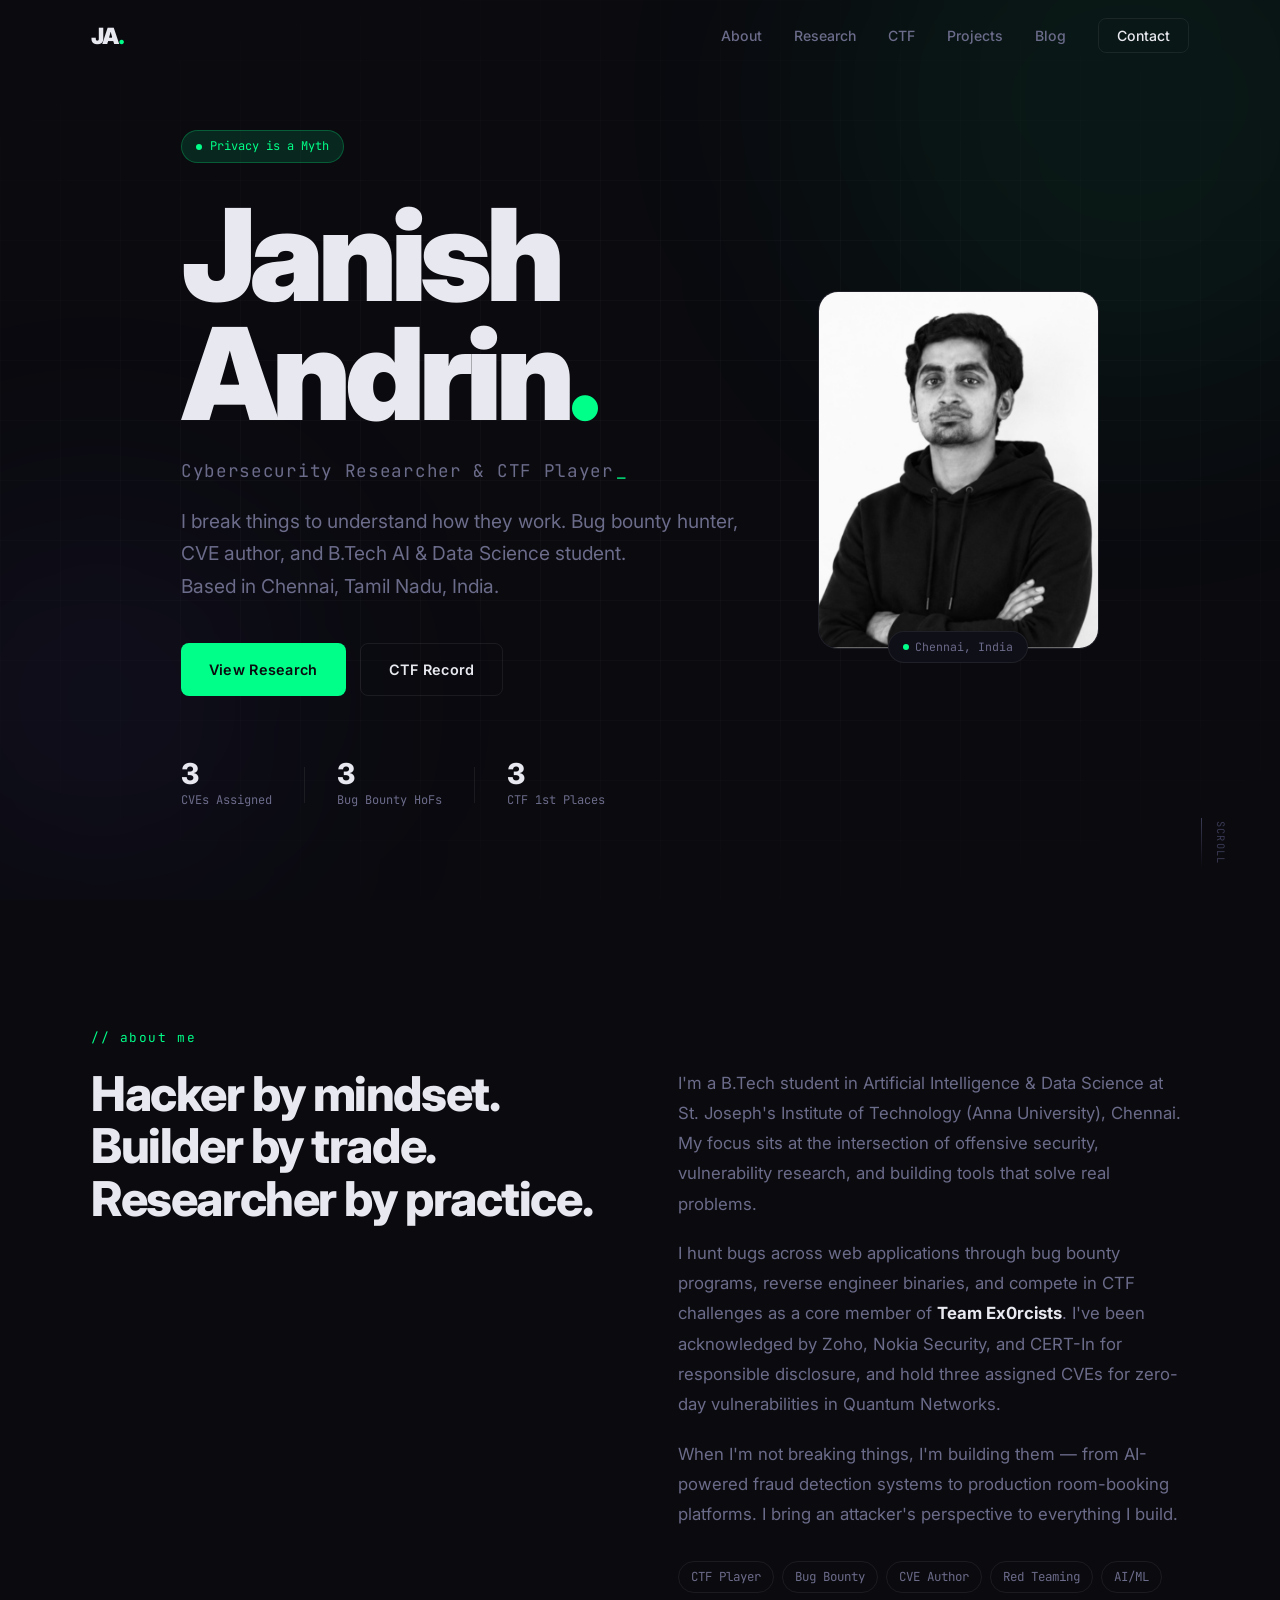
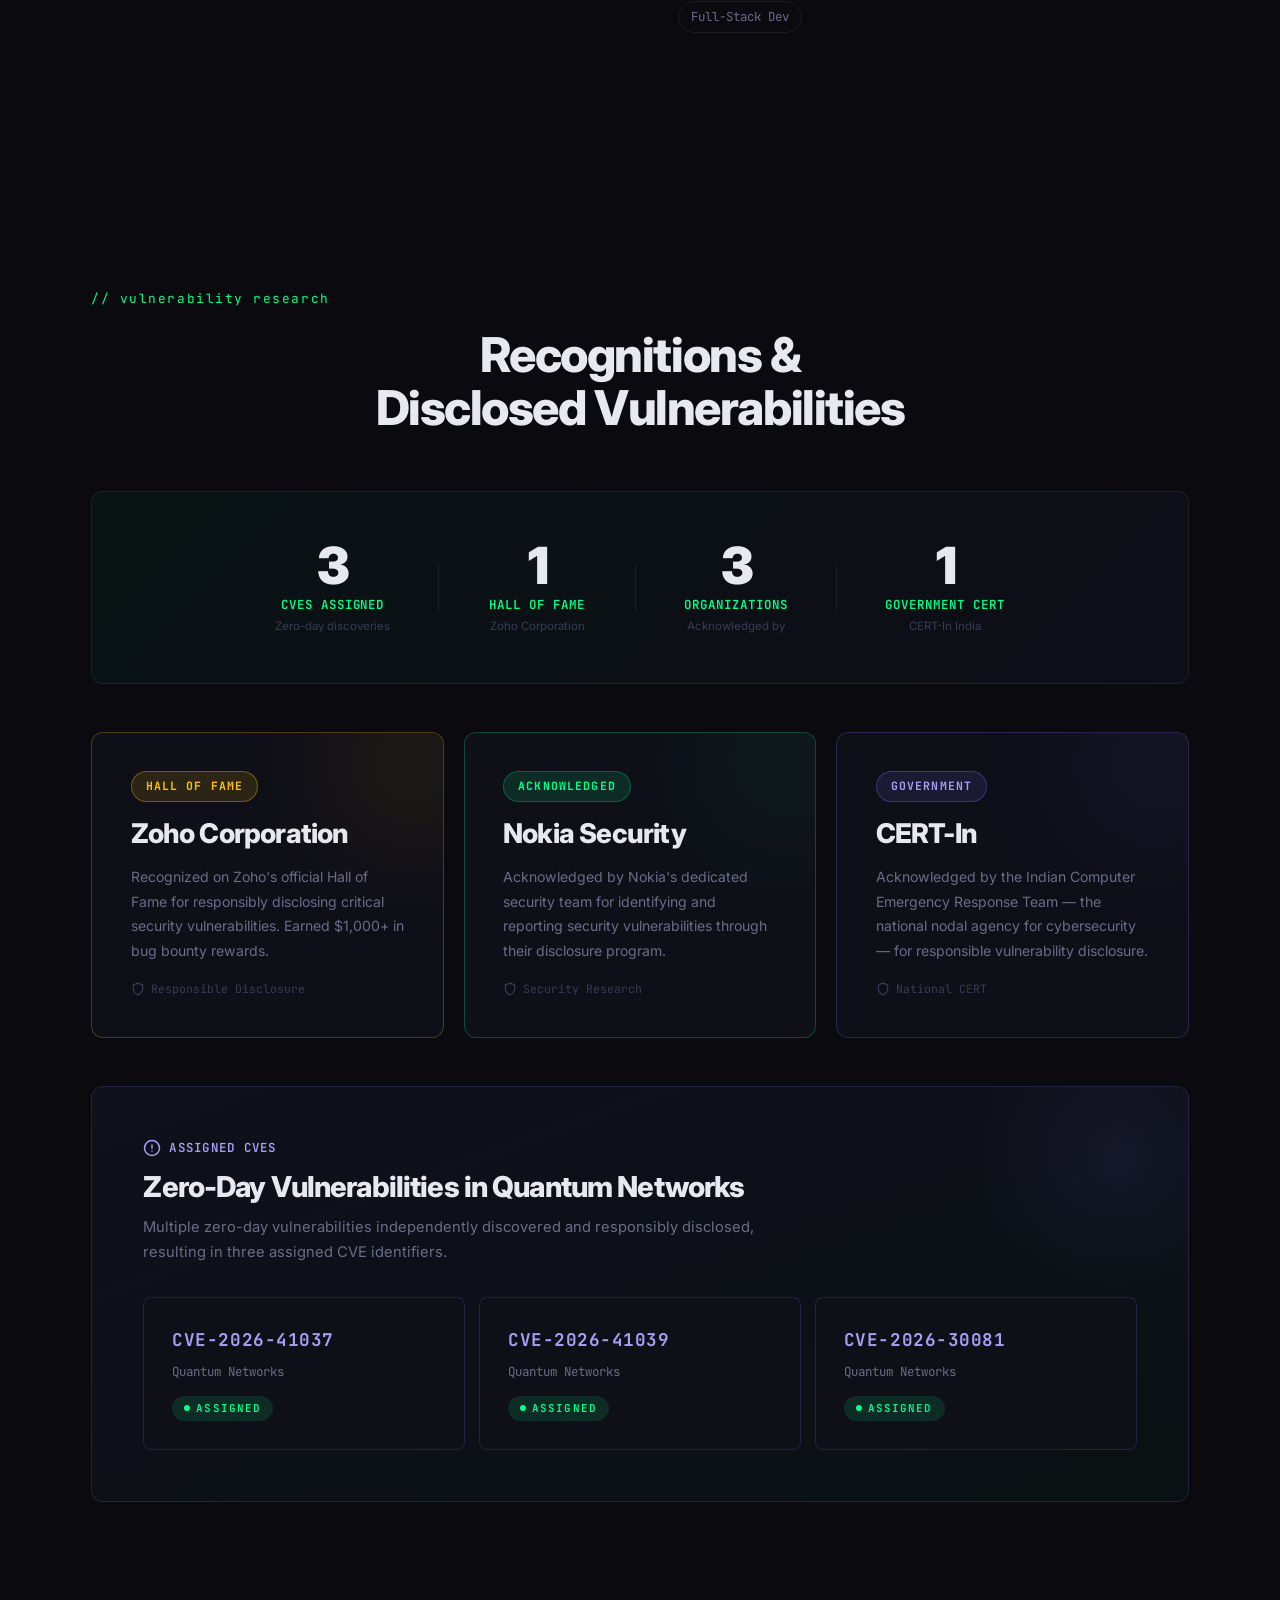
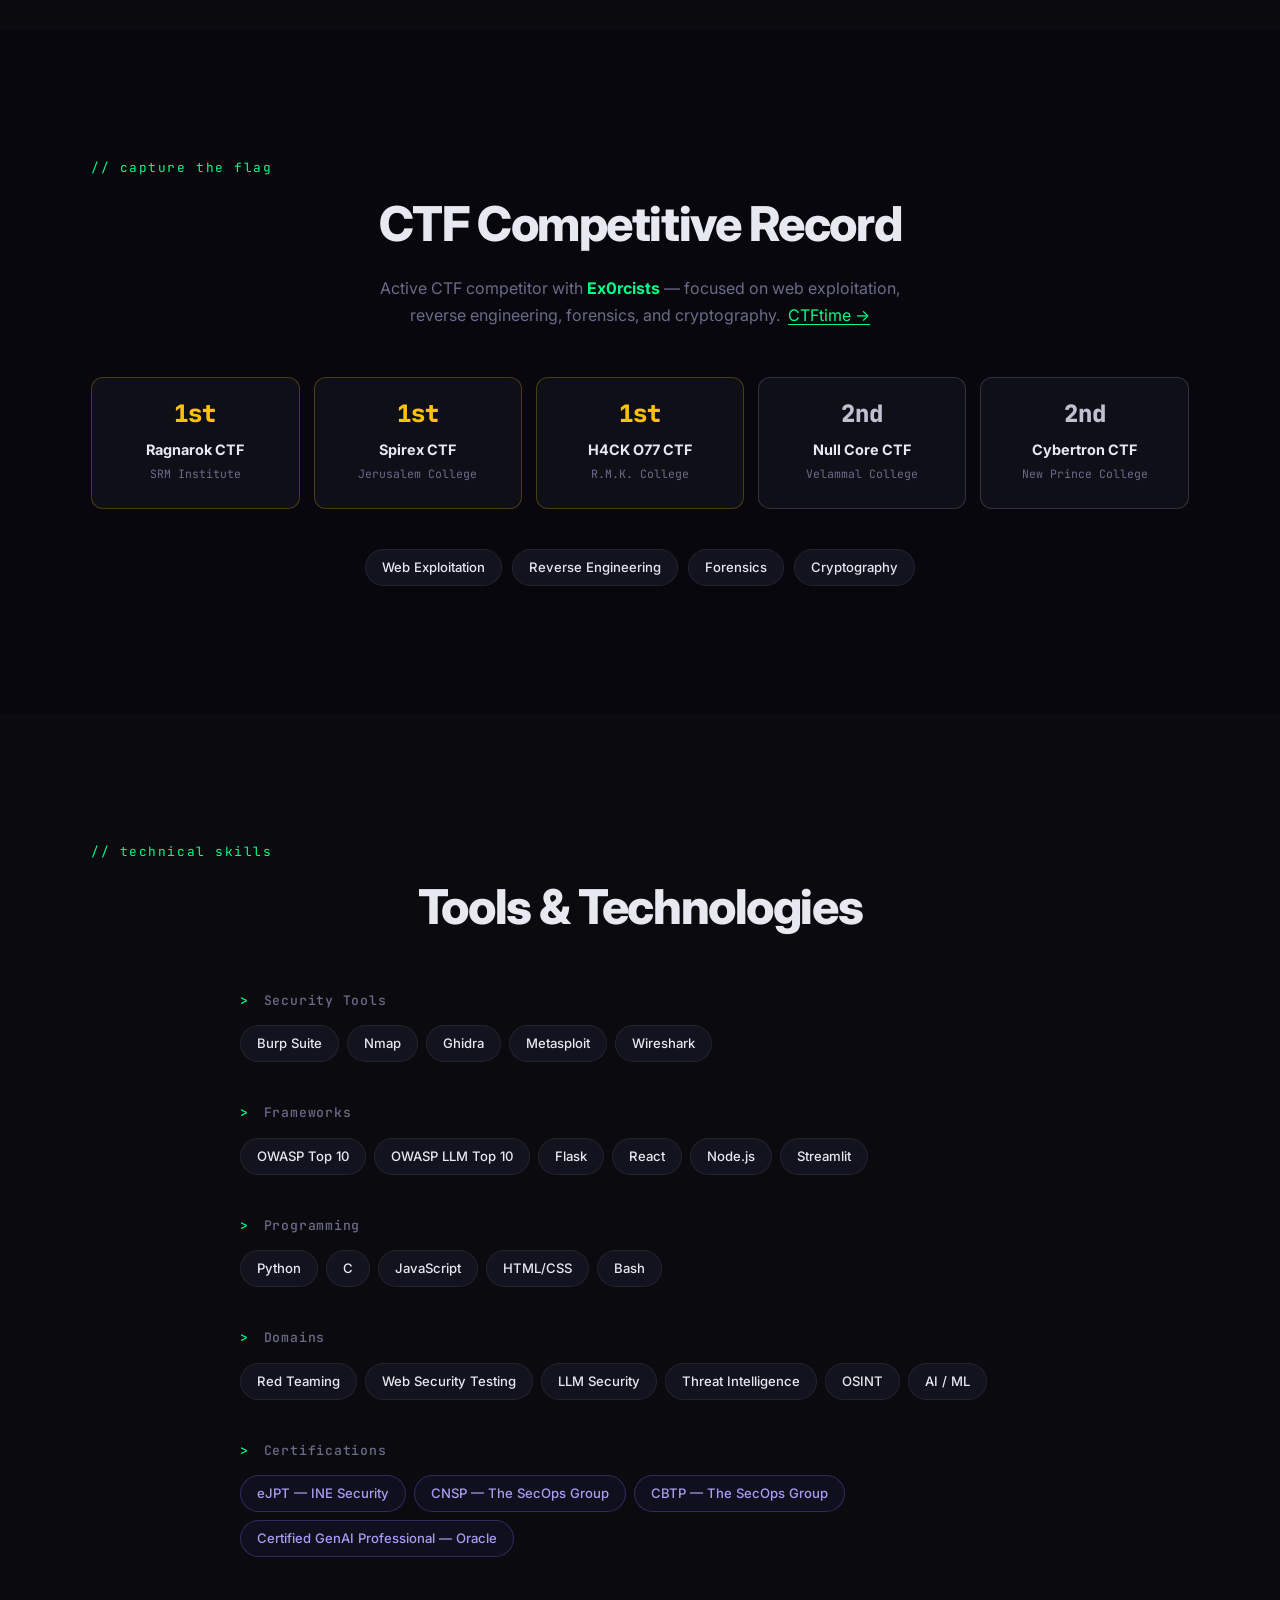
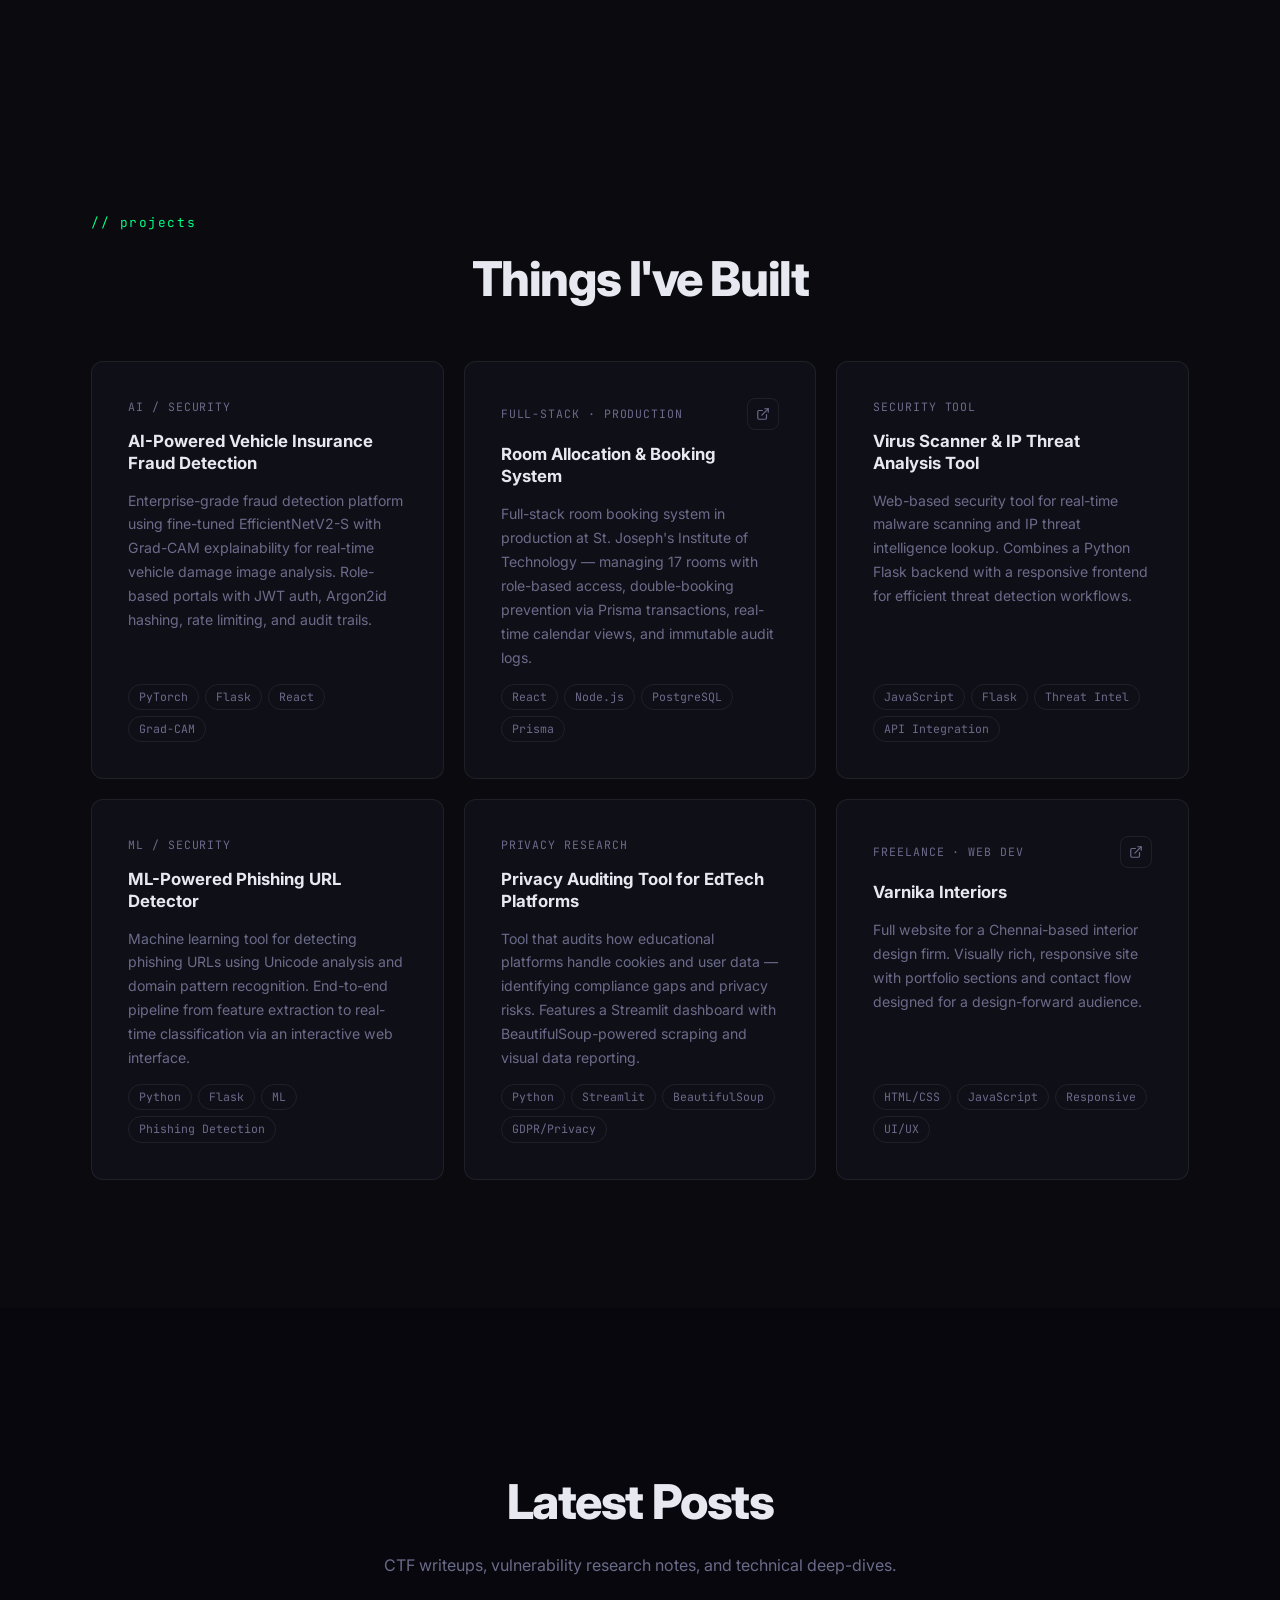
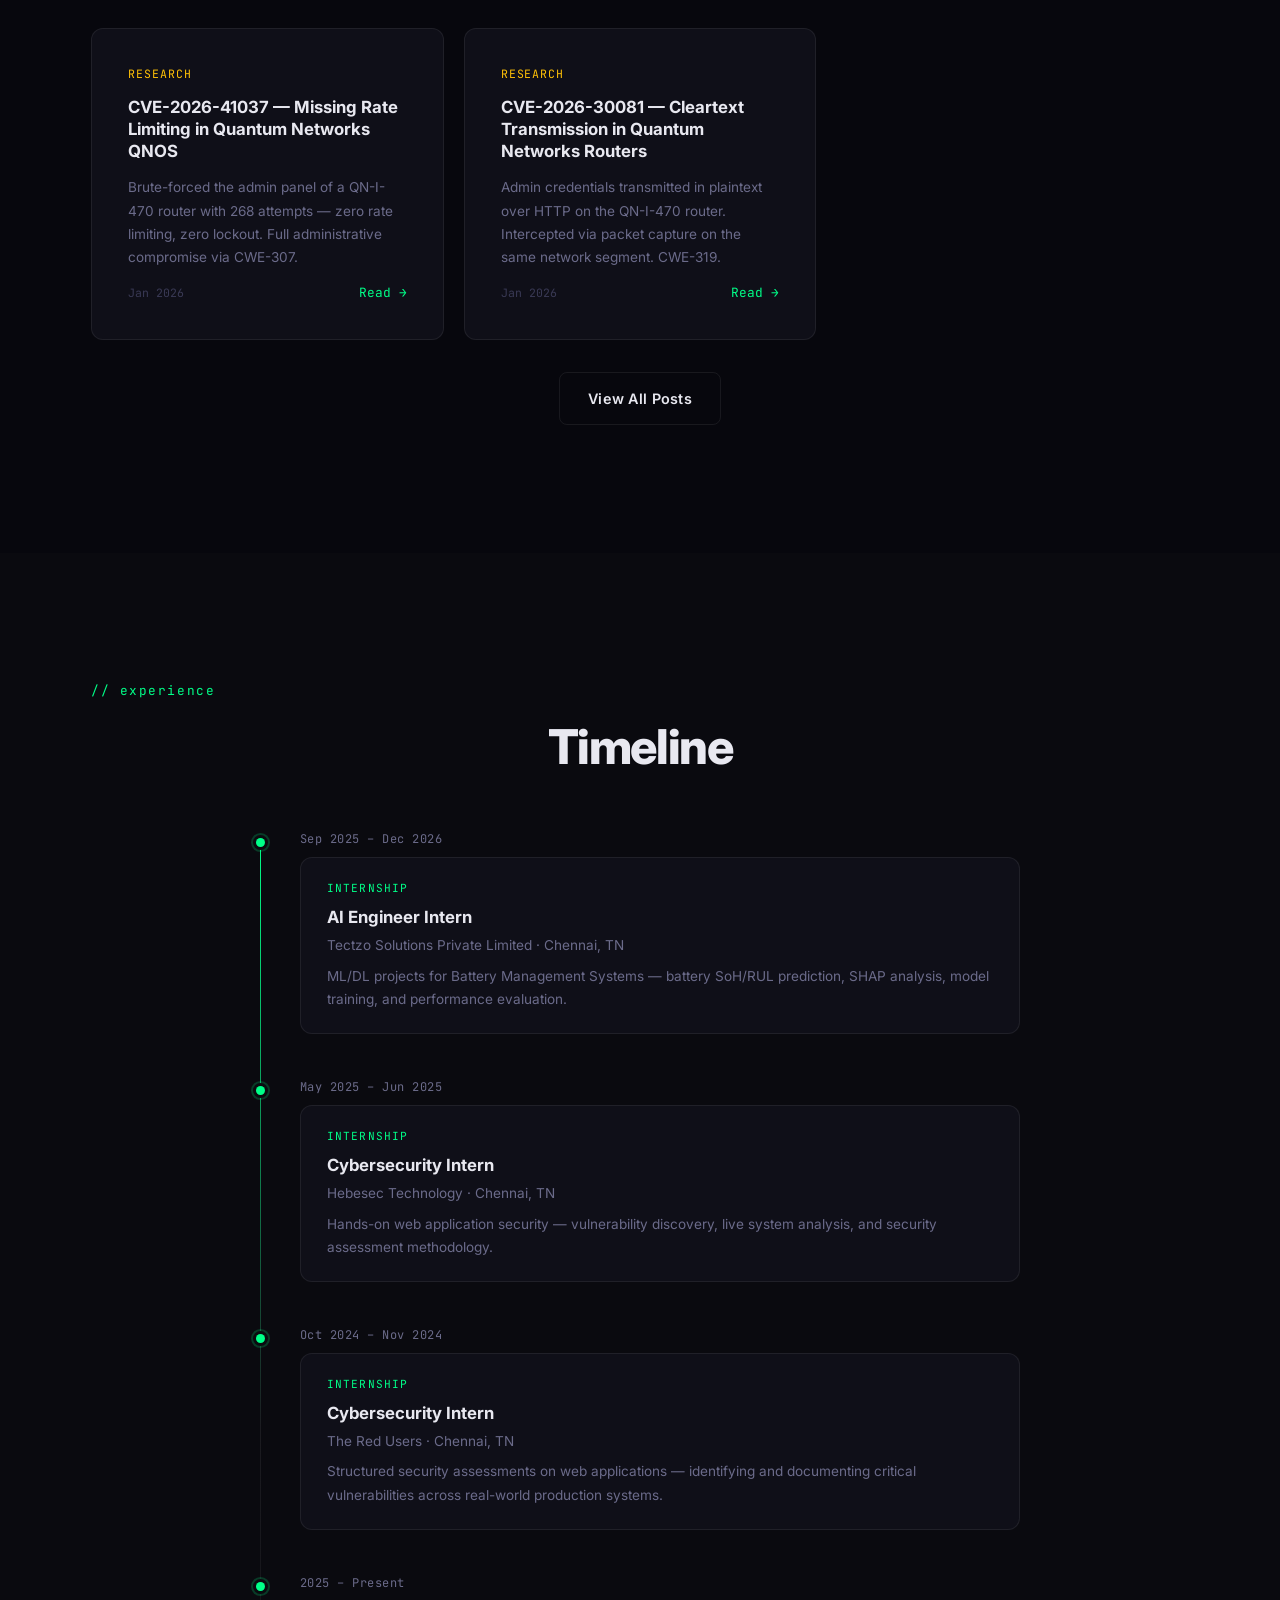
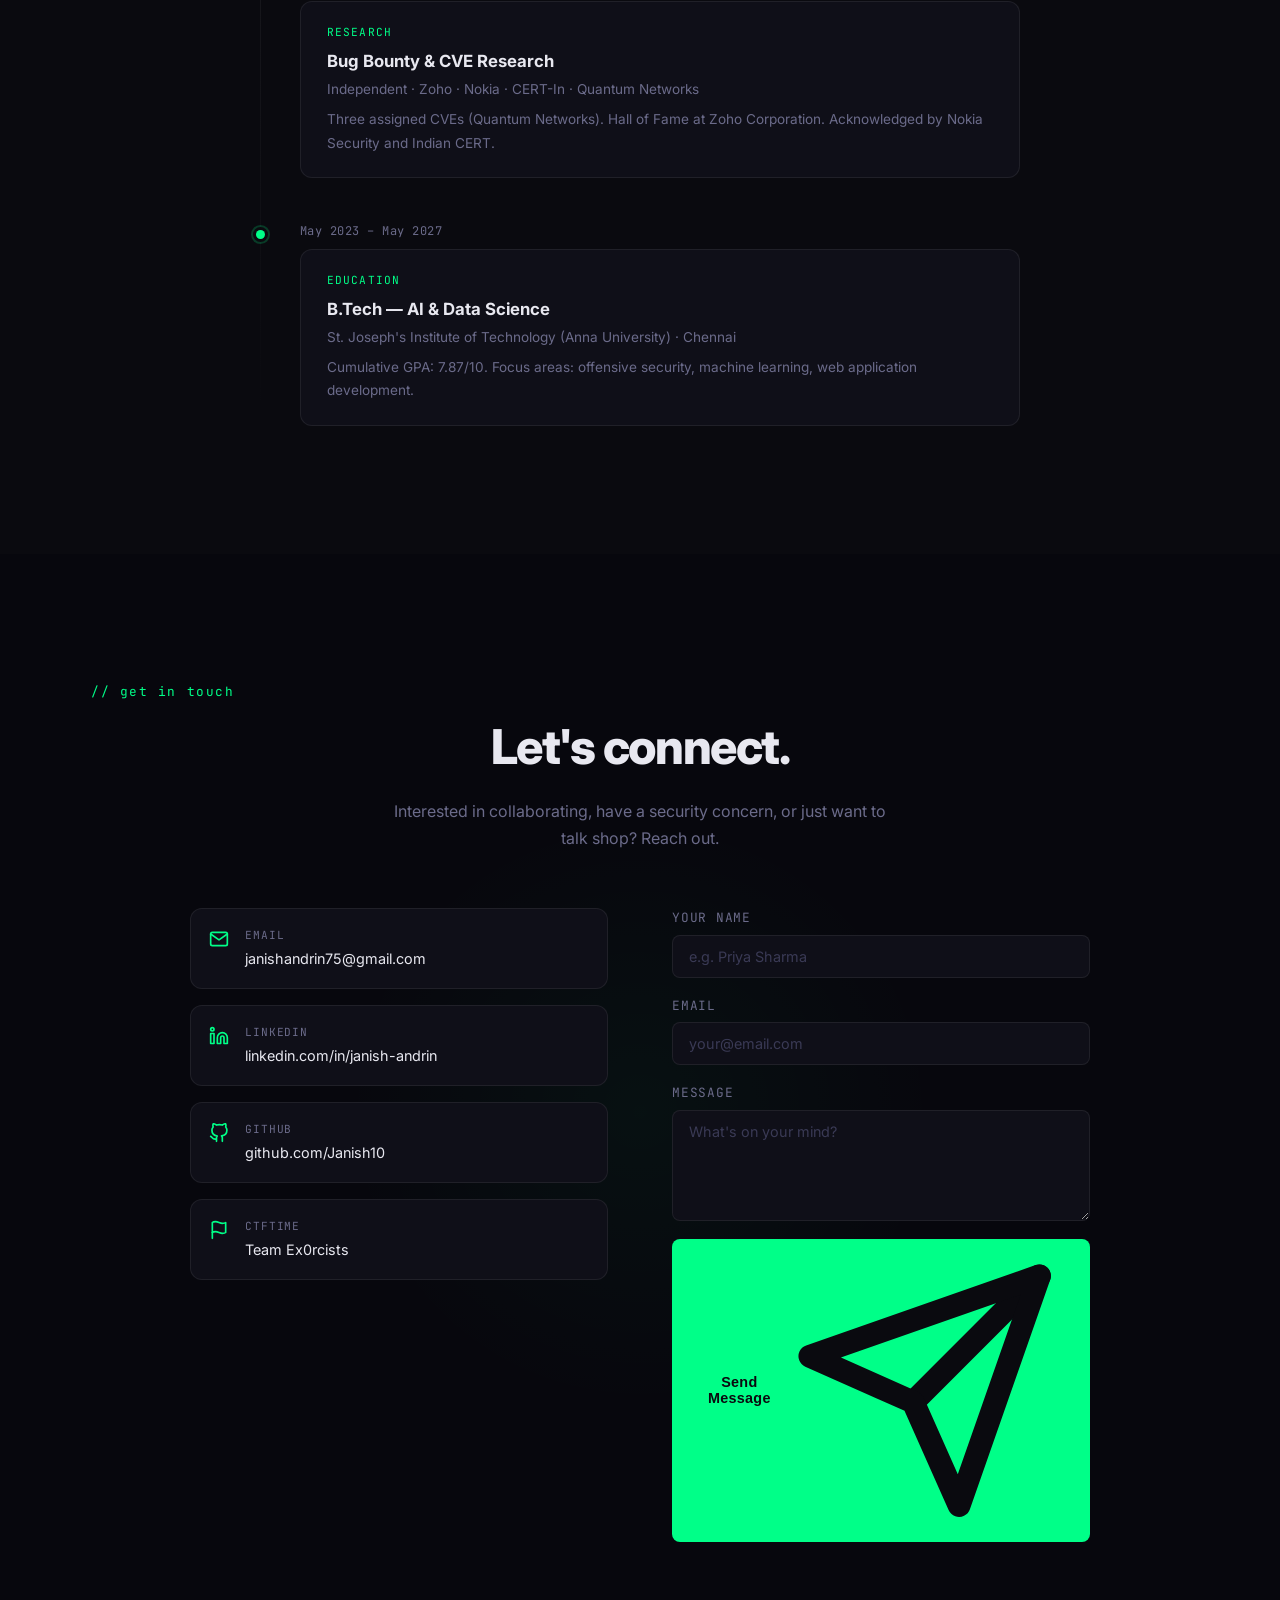
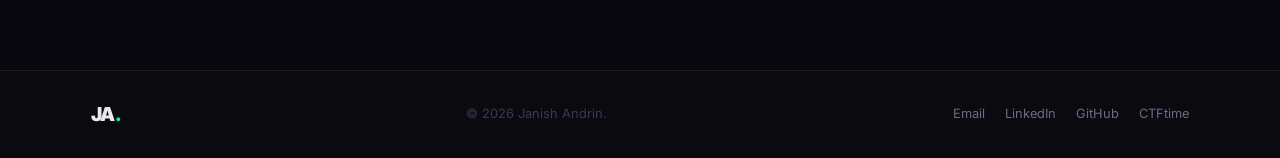
==== commit 60ad8de6: "Add Zoho bug bounty reward detail Co-Authored-By: Claude Opus 4.6 <noreply@anthropic.com>" ====
--- a/index.html
+++ b/index.html
@@ -178,7 +178,7 @@
           <div class="bounty-hero-glow"></div>
           <div class="bounty-hero-badge">Hall of Fame</div>
           <div class="bounty-hero-org">Zoho Corporation</div>
-          <p class="bounty-hero-desc">Recognized on Zoho's official Hall of Fame for responsibly disclosing critical security vulnerabilities in their products.</p>
+          <p class="bounty-hero-desc">Recognized on Zoho's official Hall of Fame for responsibly disclosing critical security vulnerabilities. Earned $1,000+ in bug bounty rewards.</p>
           <div class="bounty-hero-tag">
             <svg viewBox="0 0 24 24" fill="none" stroke="currentColor" stroke-width="2" stroke-linecap="round" stroke-linejoin="round" width="14" height="14"><path d="M12 22s8-4 8-10V5l-8-3-8 3v7c0 6 8 10 8 10z"/></svg>
             Responsible Disclosure
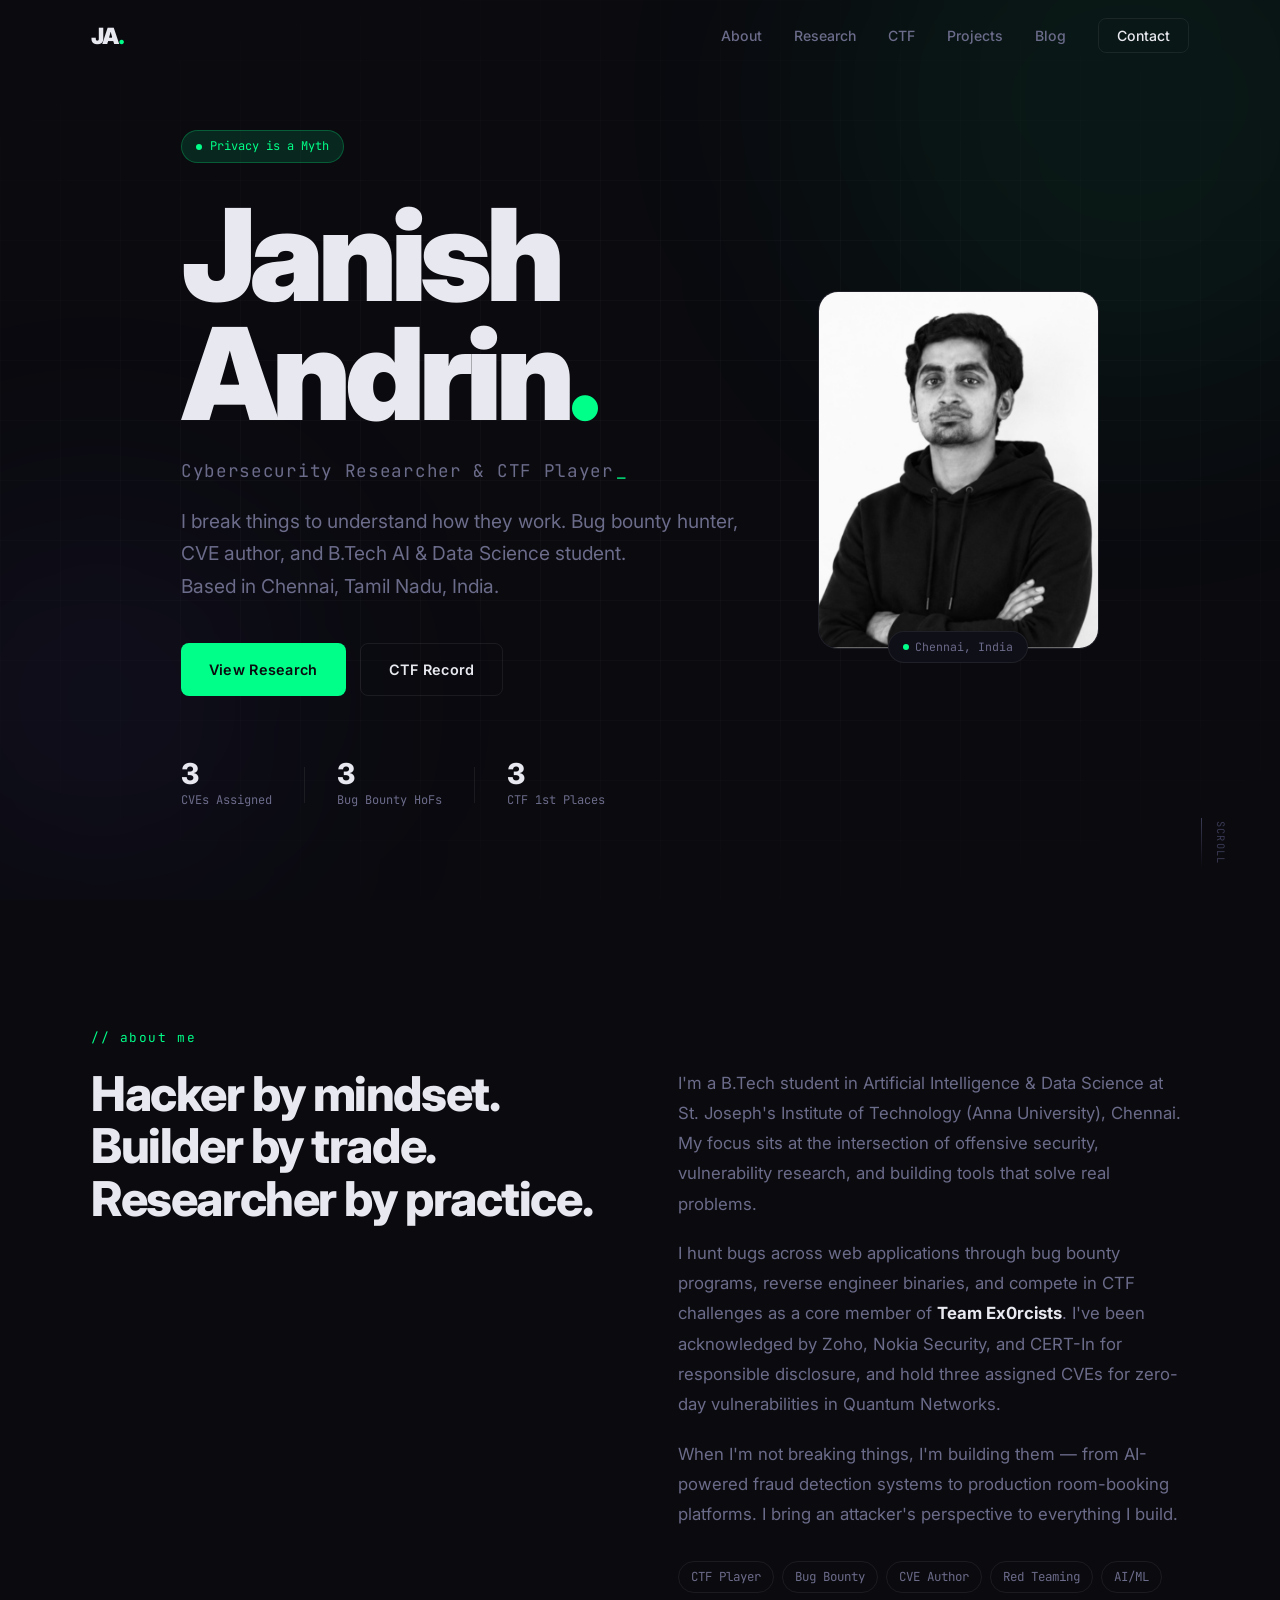
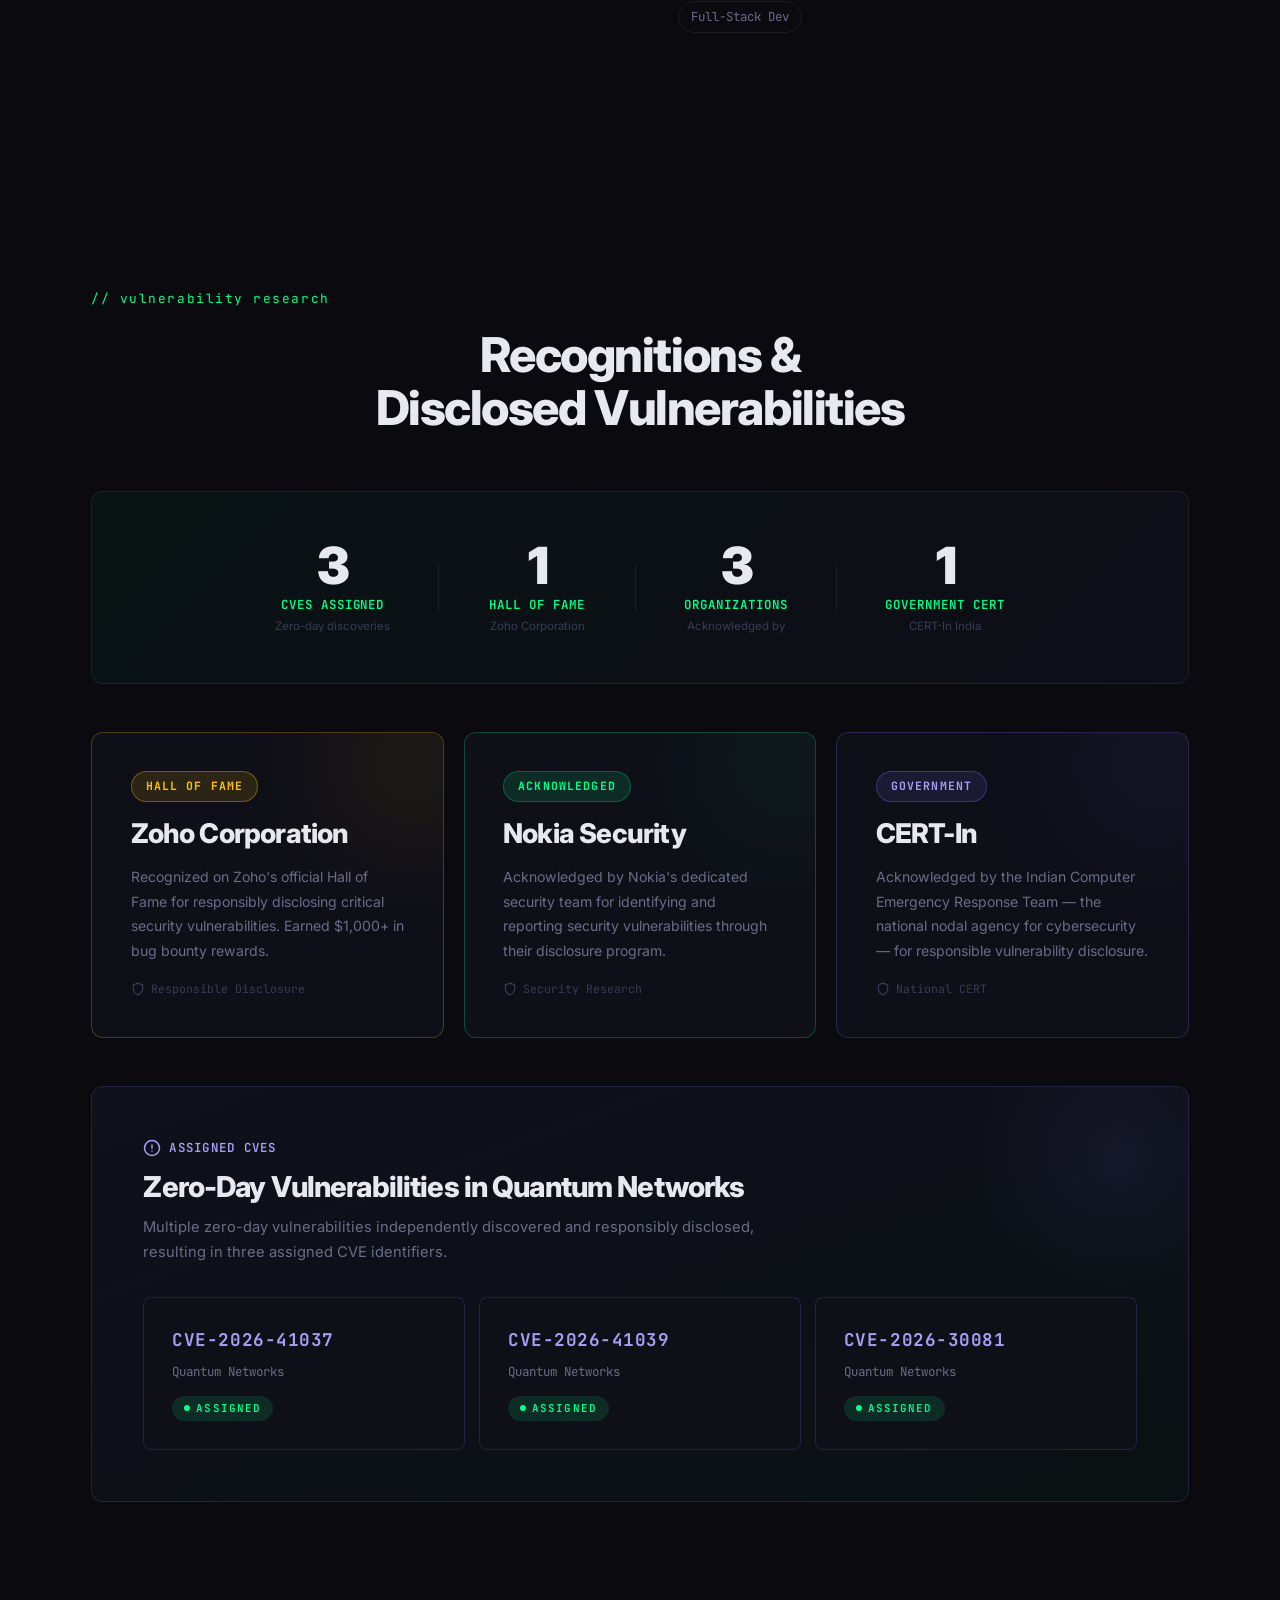
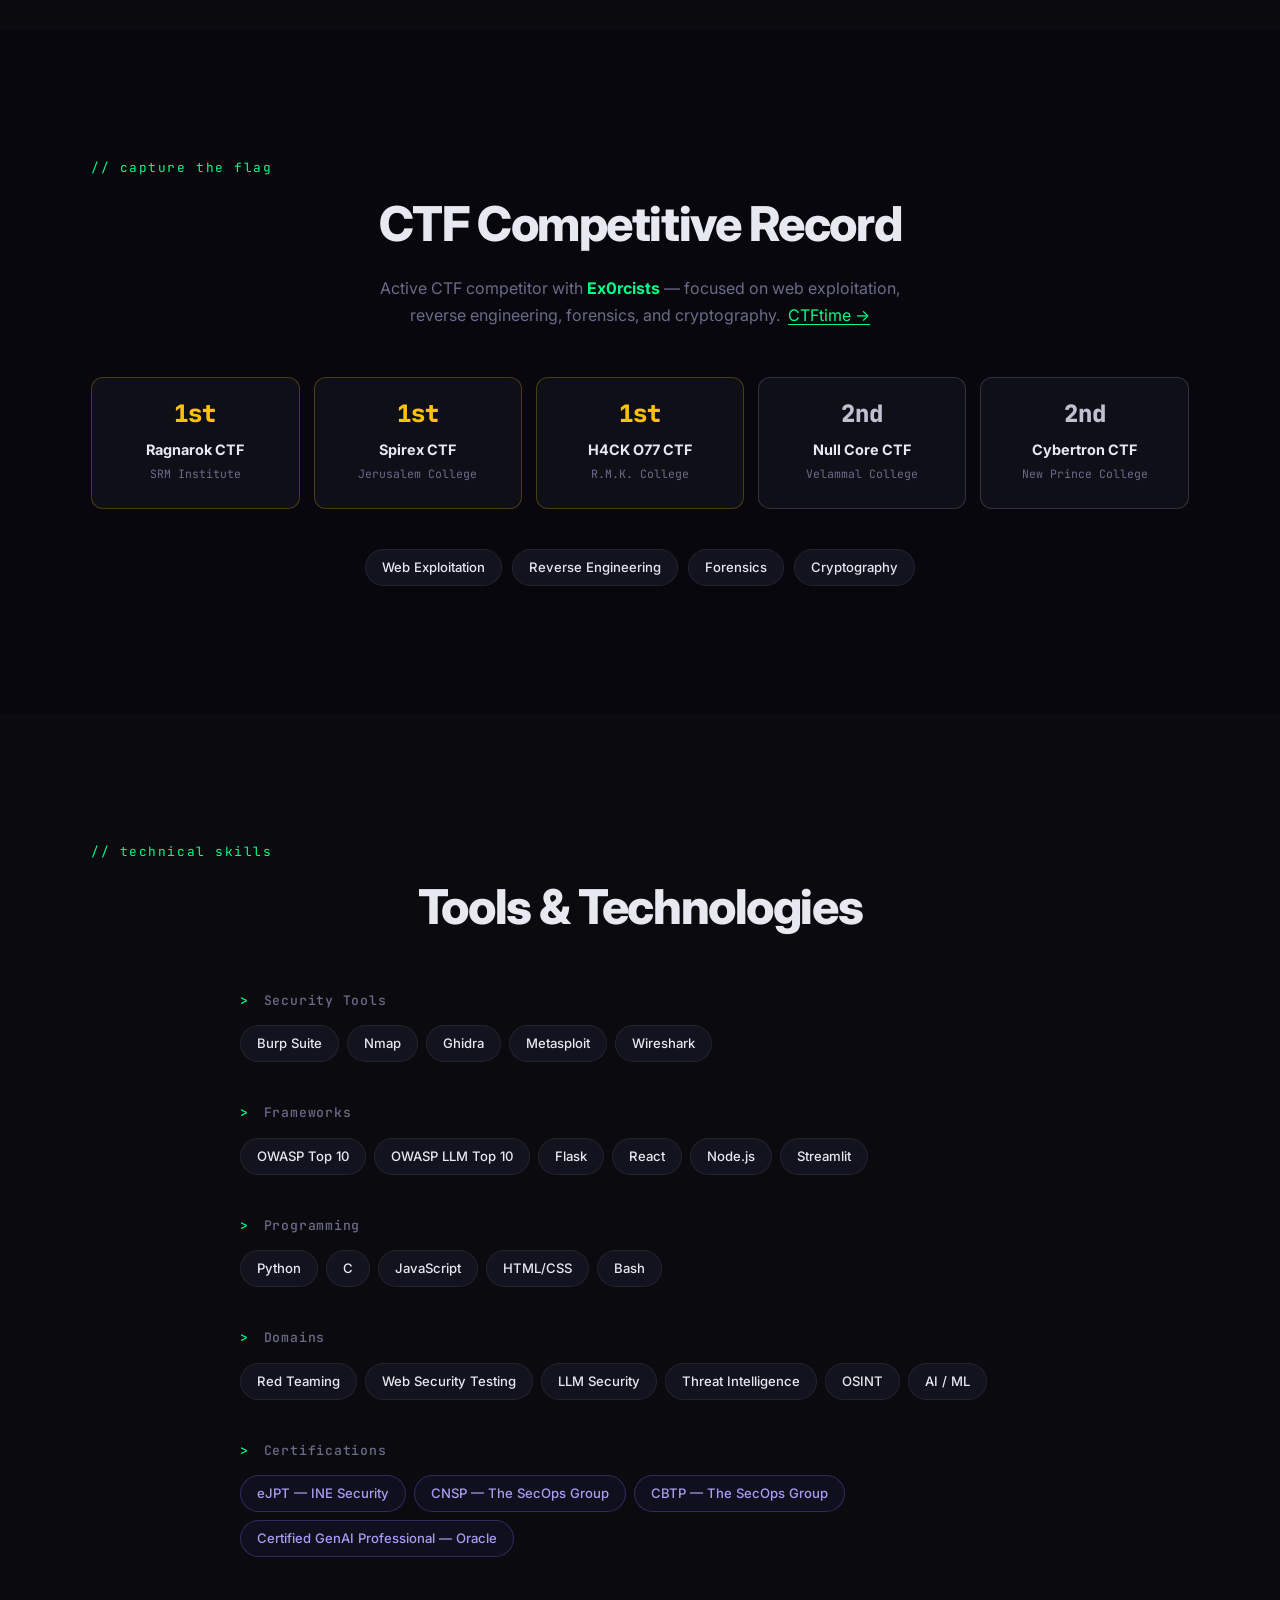
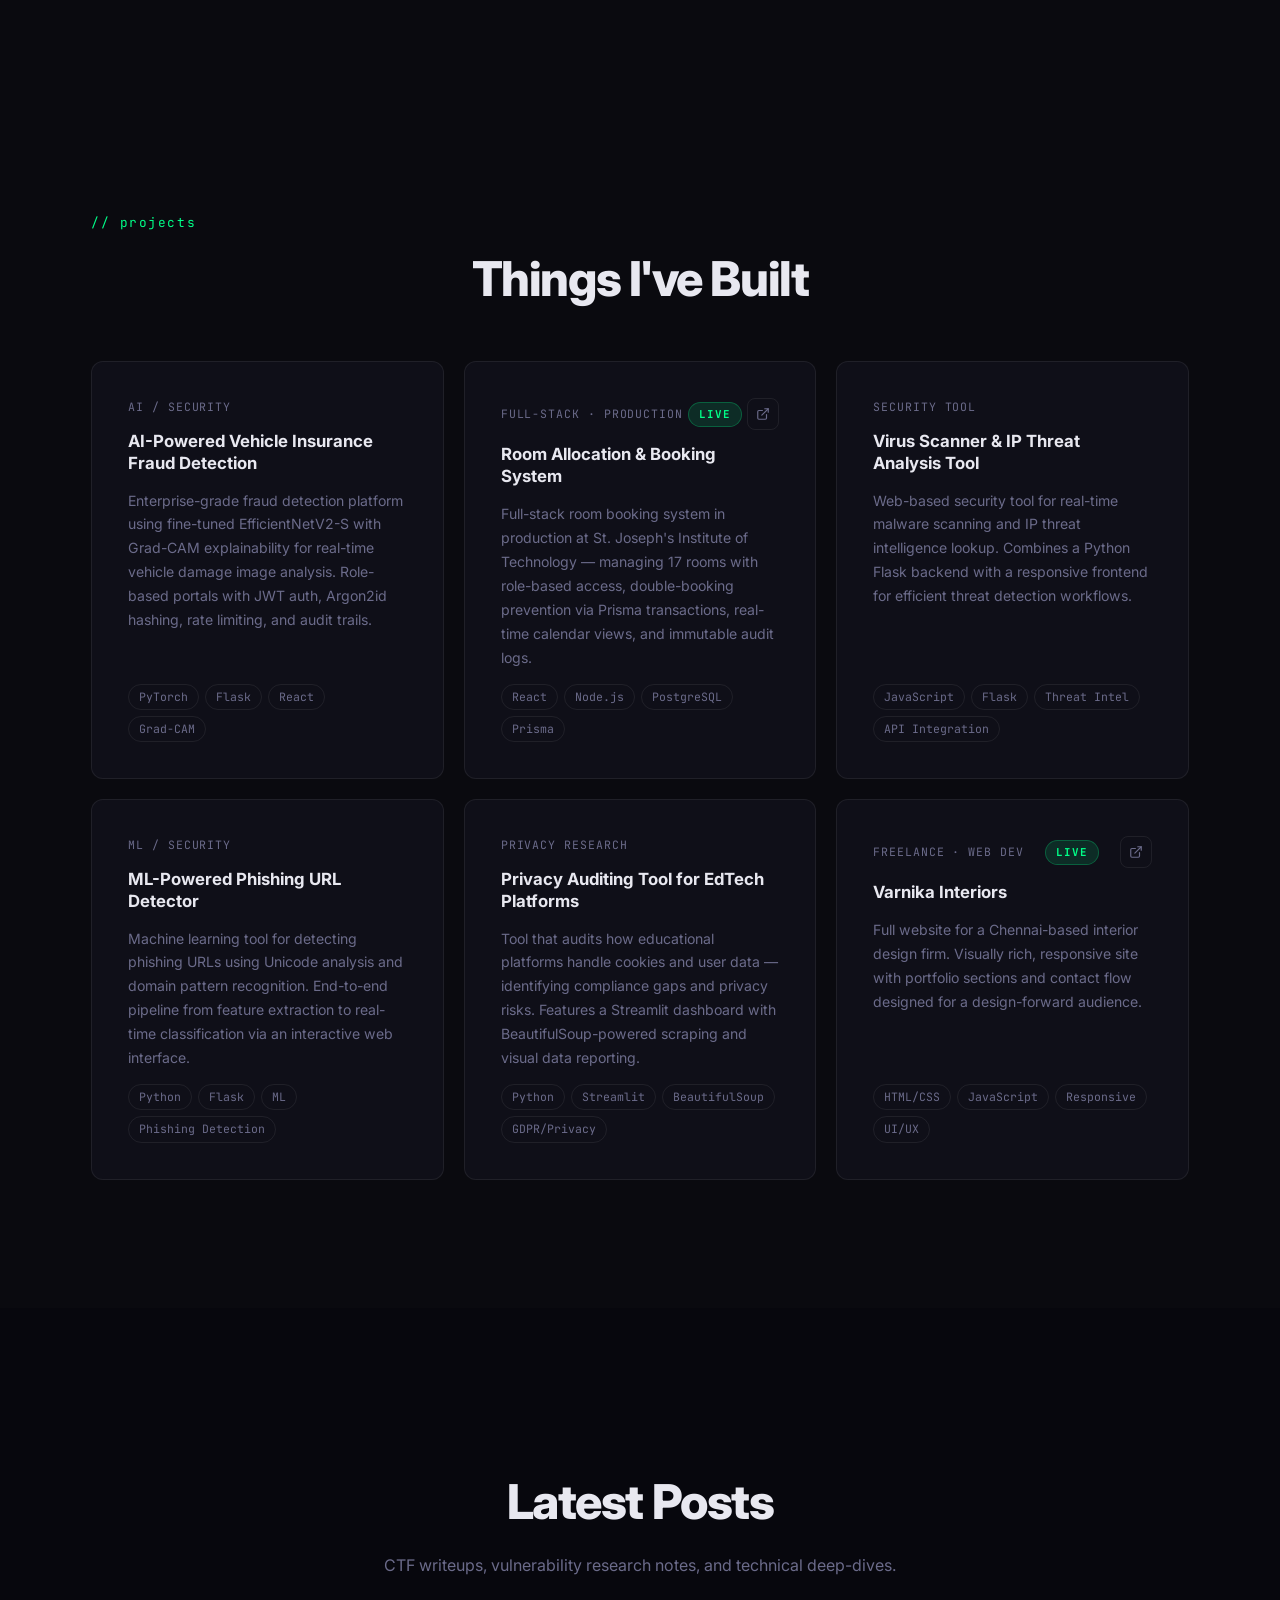
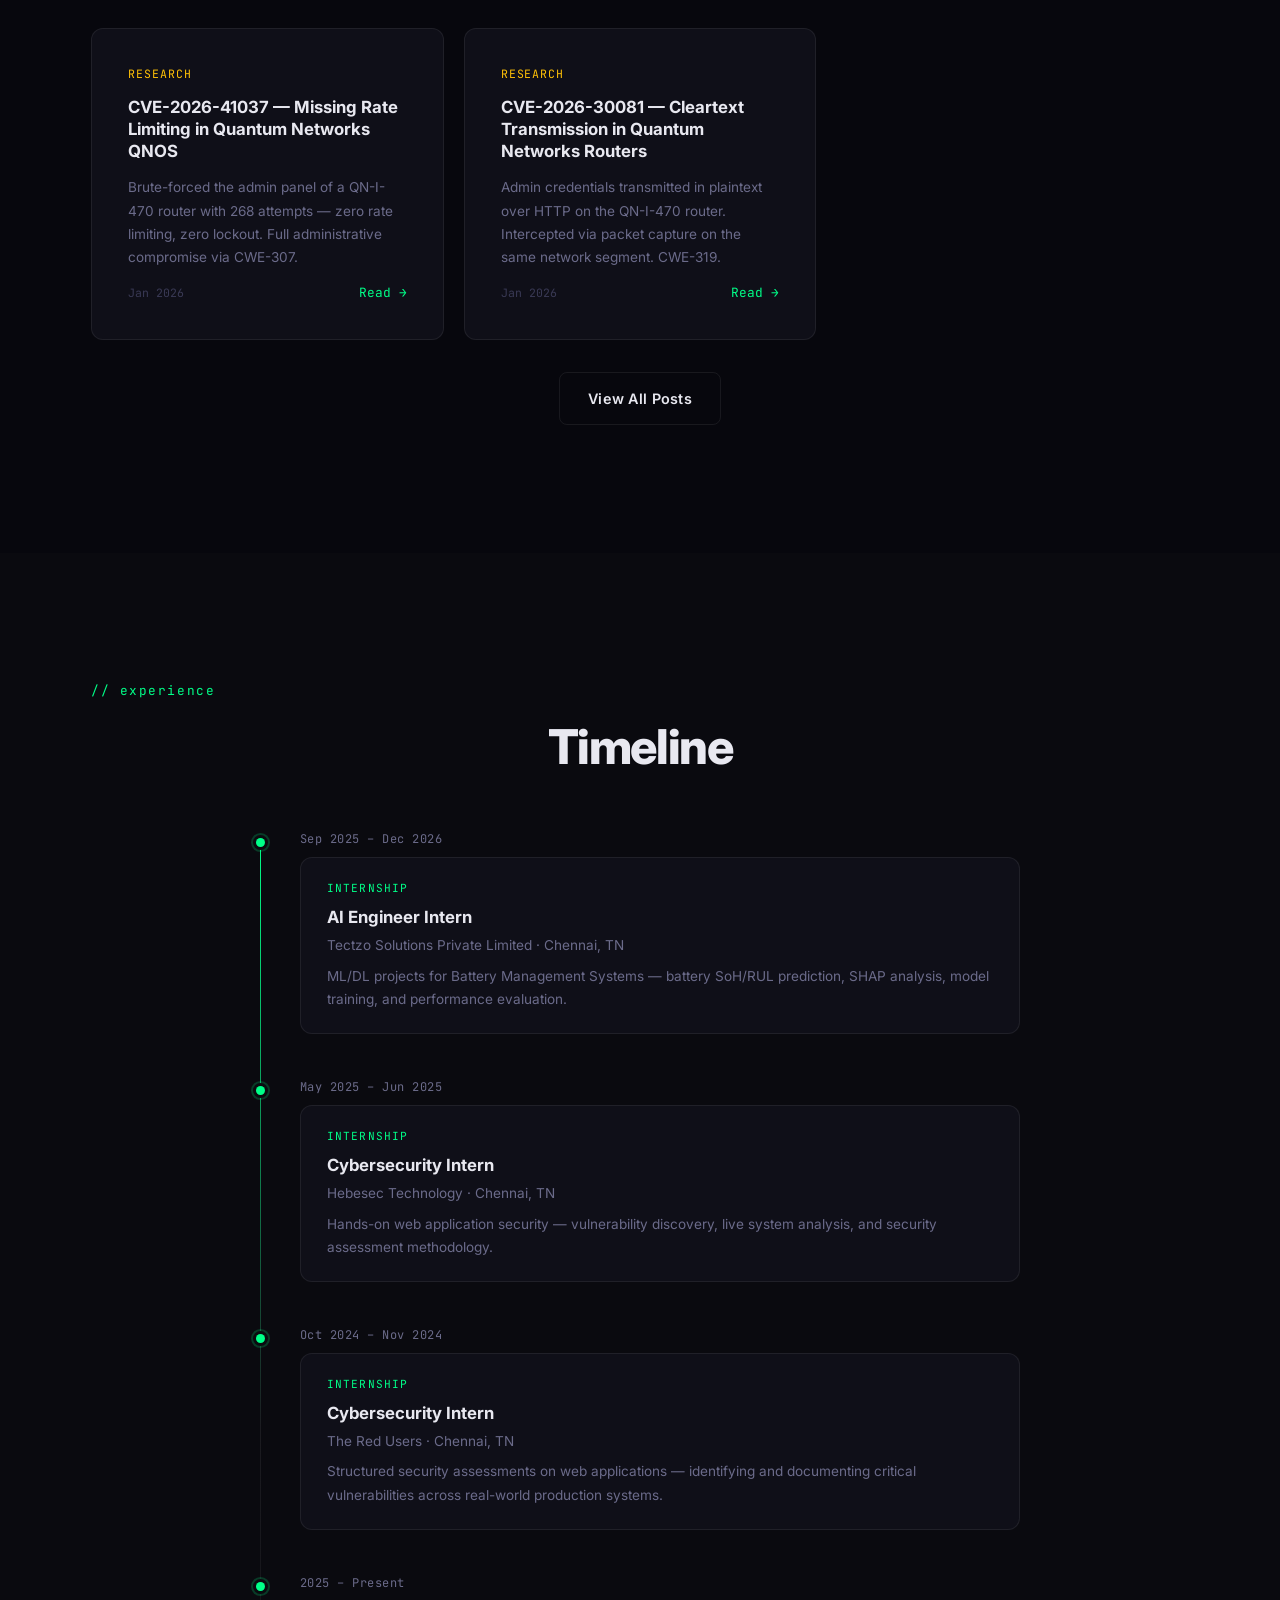
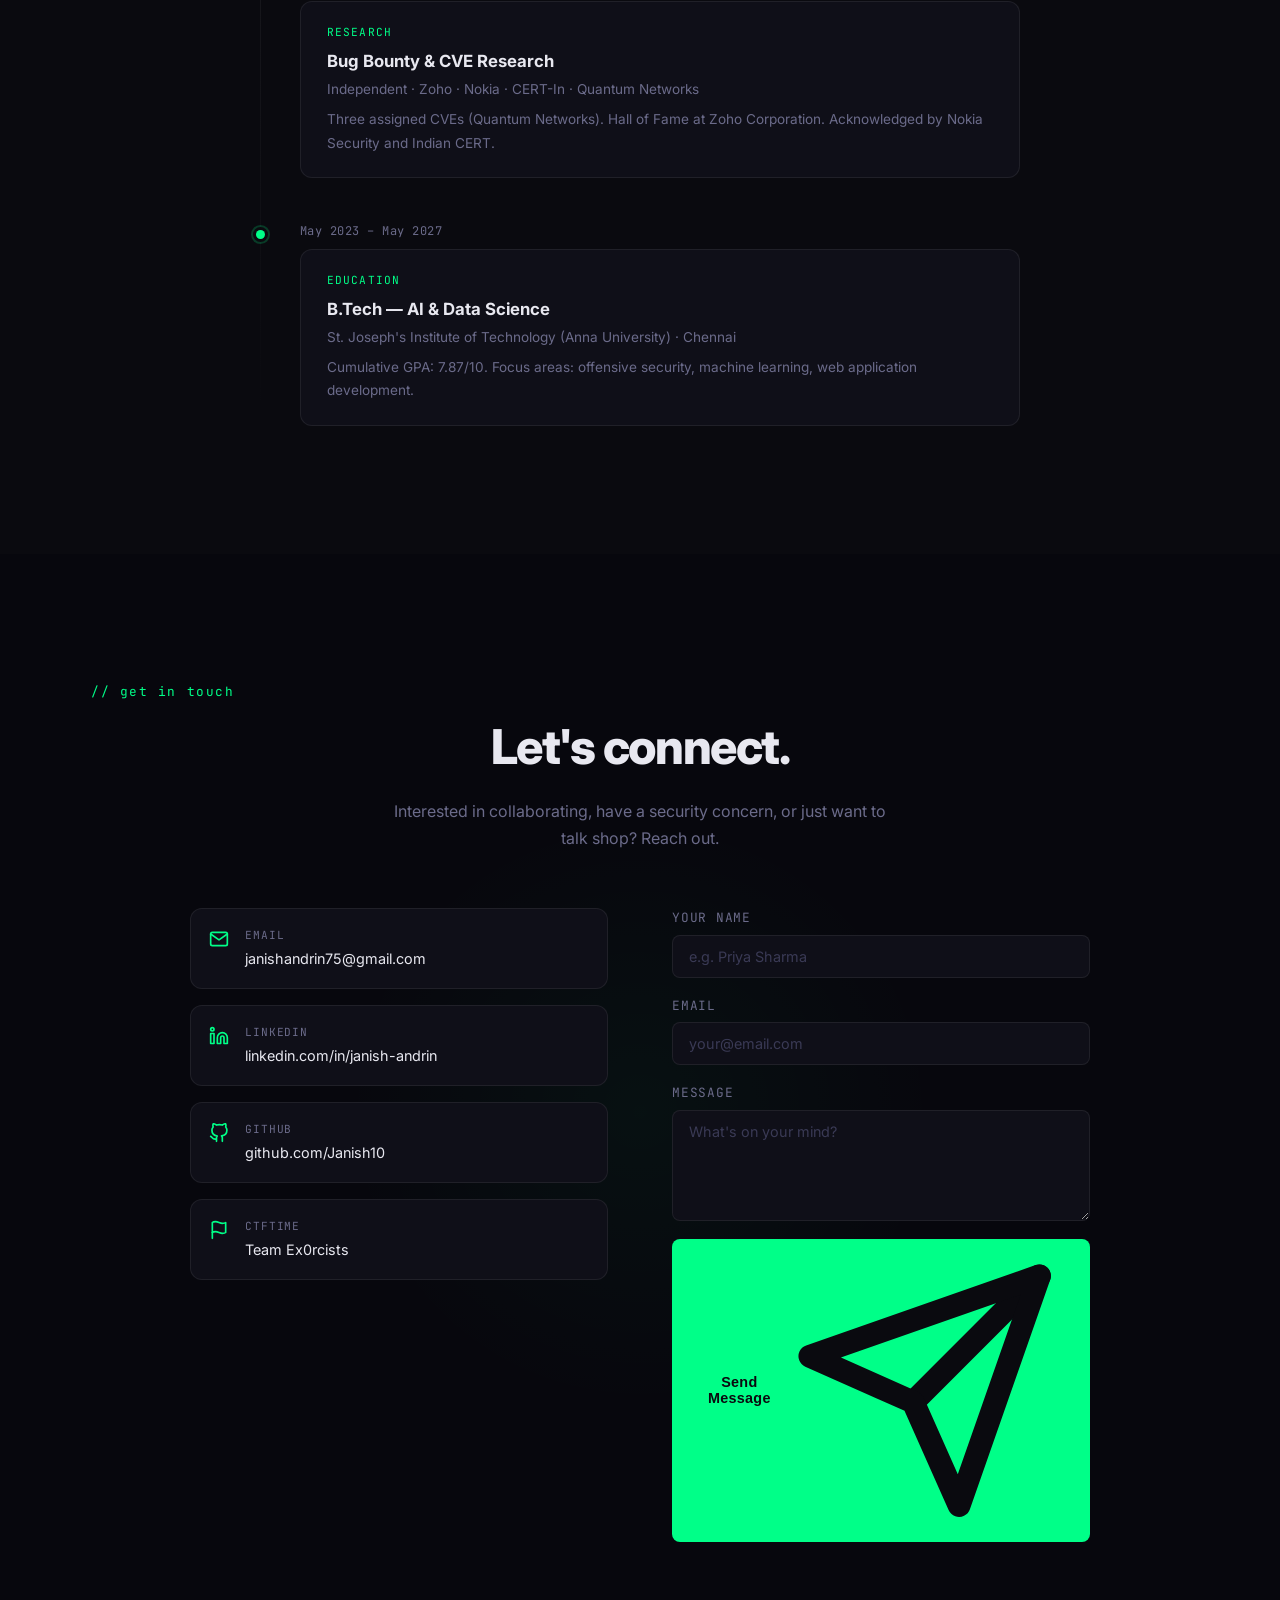
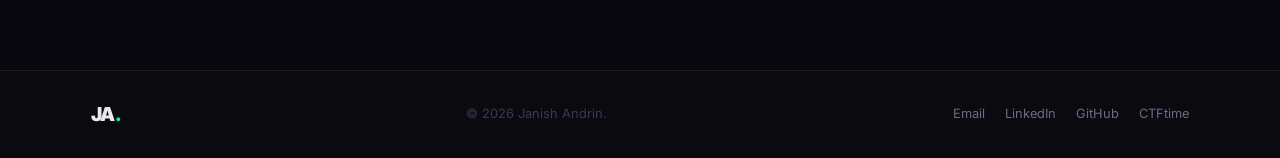
==== commit 4efe46f8: "Add Live badges to Room Allocation and Varnika projects Co-Authored-By: Claude Opus 4.6 <noreply@ant" ====
--- a/index.html
+++ b/index.html
@@ -386,6 +386,7 @@
         <div class="project-card reveal">
           <div class="project-meta">
             <span class="project-type">Full-Stack · Production</span>
+            <span class="project-live-badge">Live</span>
             <a href="https://halls.stjosephsplacements.in/login" target="_blank" rel="noopener" class="project-link" aria-label="Visit Room Allocation System">
               <svg viewBox="0 0 24 24" fill="none" stroke="currentColor" stroke-width="2" stroke-linecap="round" stroke-linejoin="round"><path d="M18 13v6a2 2 0 0 1-2 2H5a2 2 0 0 1-2-2V8a2 2 0 0 1 2-2h6"/><polyline points="15 3 21 3 21 9"/><line x1="10" y1="14" x2="21" y2="3"/></svg>
             </a>
@@ -441,6 +442,7 @@
         <div class="project-card reveal">
           <div class="project-meta">
             <span class="project-type">Freelance · Web Dev</span>
+            <span class="project-live-badge">Live</span>
             <a href="https://varnikainteriors.in" target="_blank" rel="noopener" class="project-link" aria-label="Visit Varnika Interiors">
               <svg viewBox="0 0 24 24" fill="none" stroke="currentColor" stroke-width="2" stroke-linecap="round" stroke-linejoin="round"><path d="M18 13v6a2 2 0 0 1-2 2H5a2 2 0 0 1-2-2V8a2 2 0 0 1 2-2h6"/><polyline points="15 3 21 3 21 9"/><line x1="10" y1="14" x2="21" y2="3"/></svg>
             </a>
--- a/style.css
+++ b/style.css
@@ -945,6 +945,18 @@
   text-transform: uppercase;
   letter-spacing: 0.08em;
 }
+.project-live-badge {
+  padding: 3px 10px;
+  border-radius: 100px;
+  font-family: var(--font-mono);
+  font-size: 0.68rem;
+  font-weight: 700;
+  text-transform: uppercase;
+  letter-spacing: 0.08em;
+  color: var(--accent);
+  background: var(--accent-dim);
+  border: 1px solid var(--border-hi);
+}
 .project-link {
   width: 32px;
   height: 32px;
